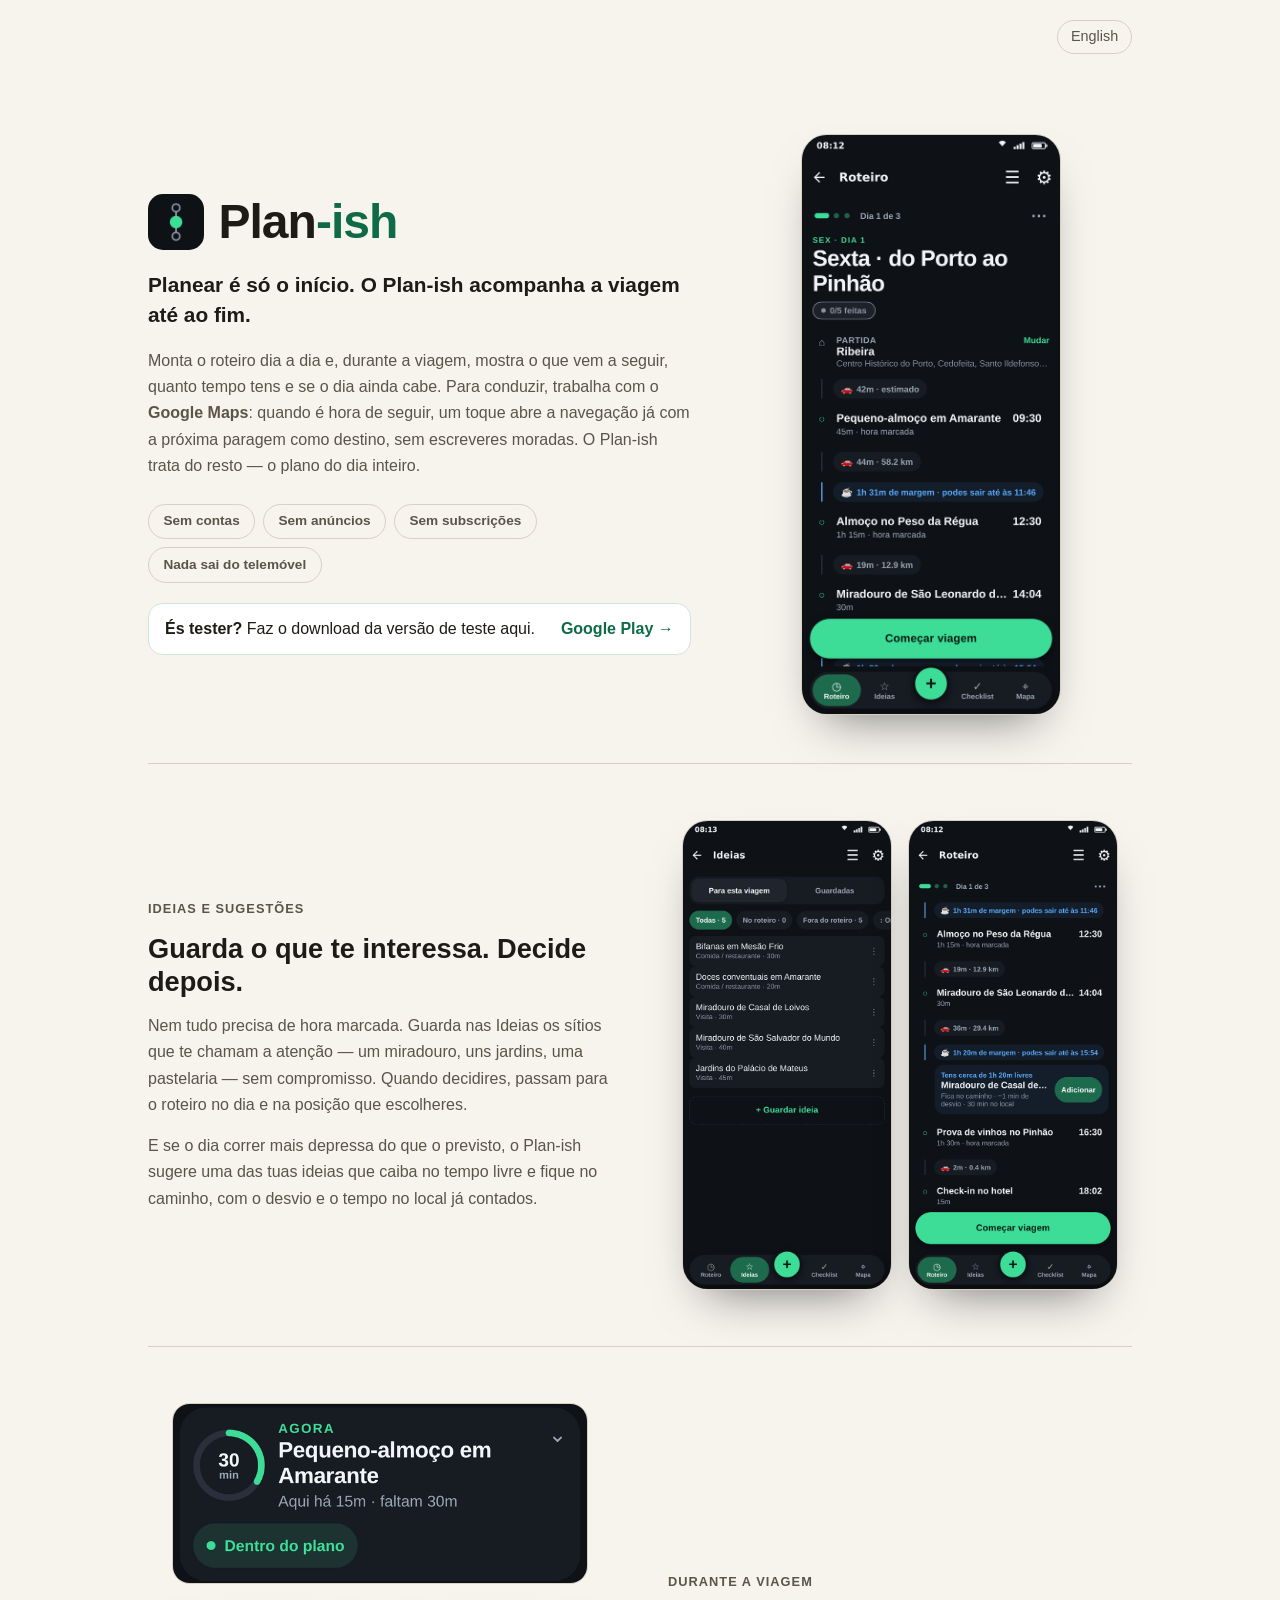
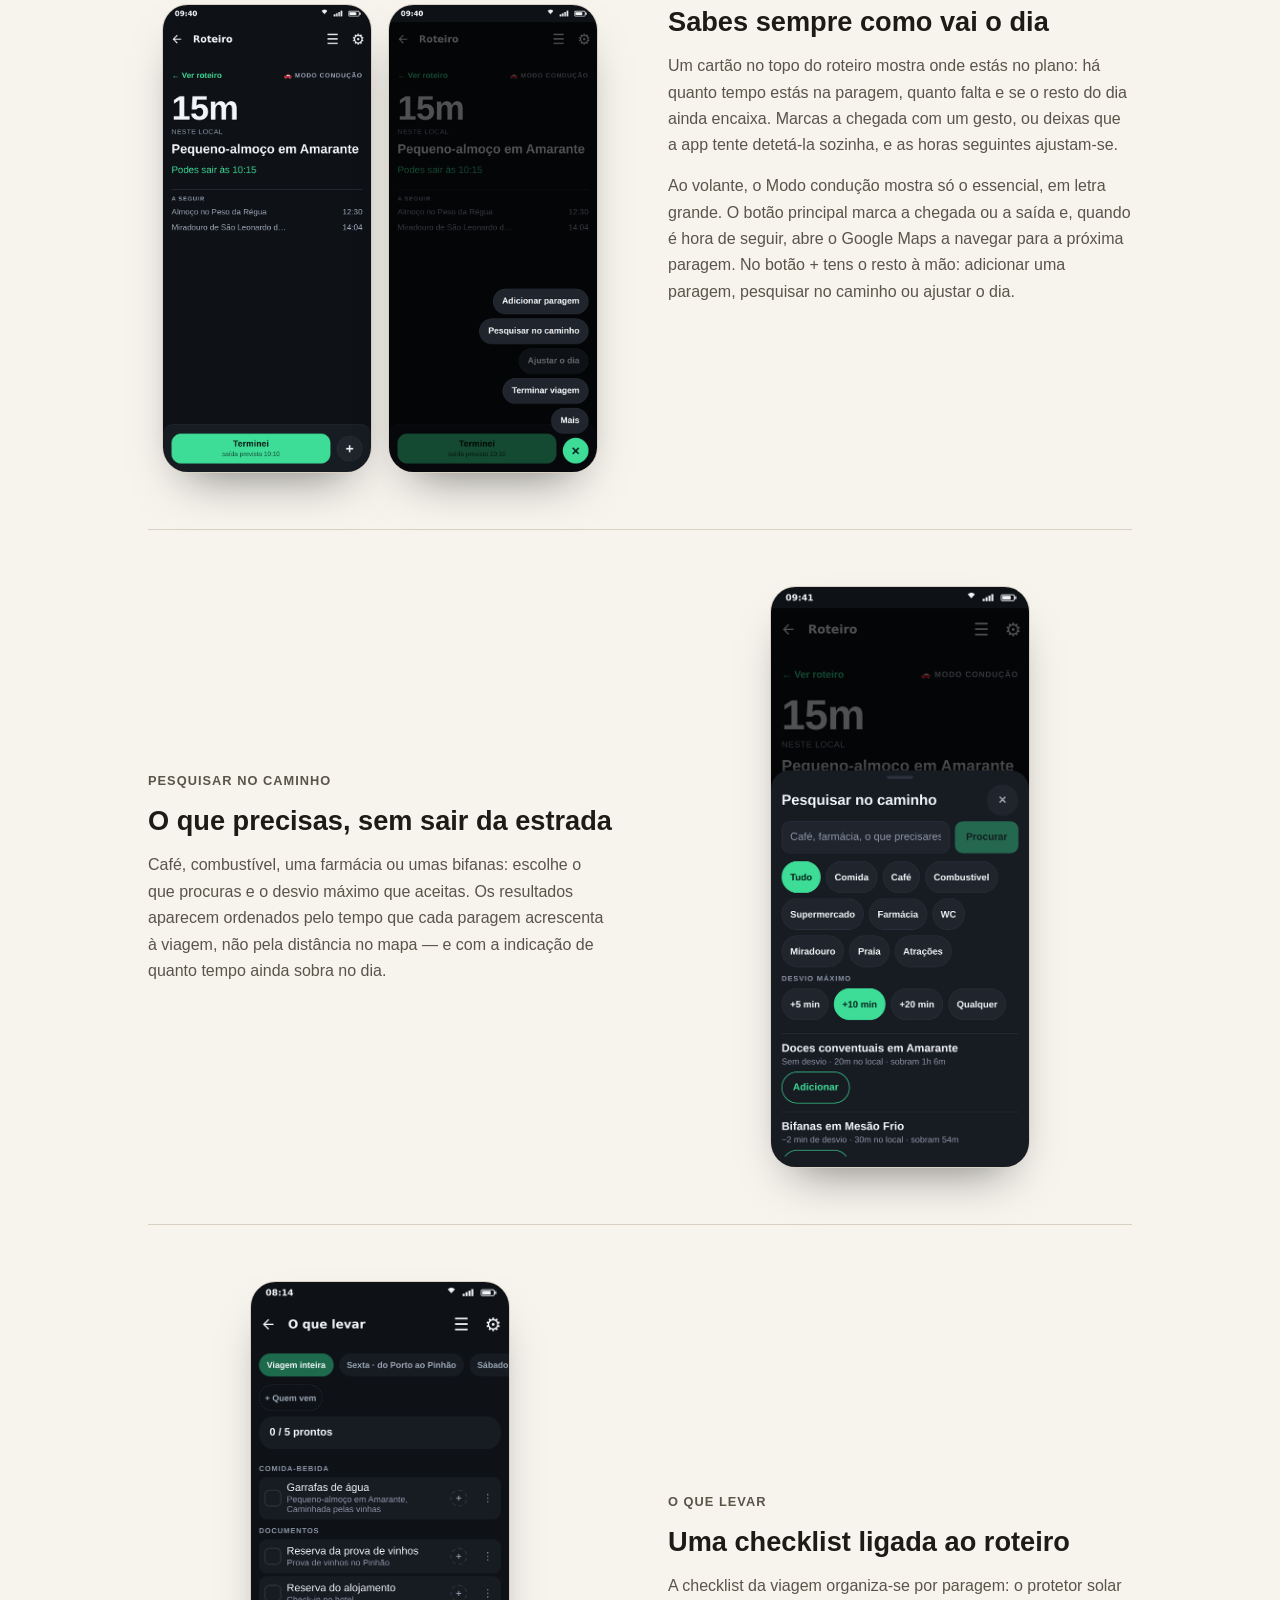
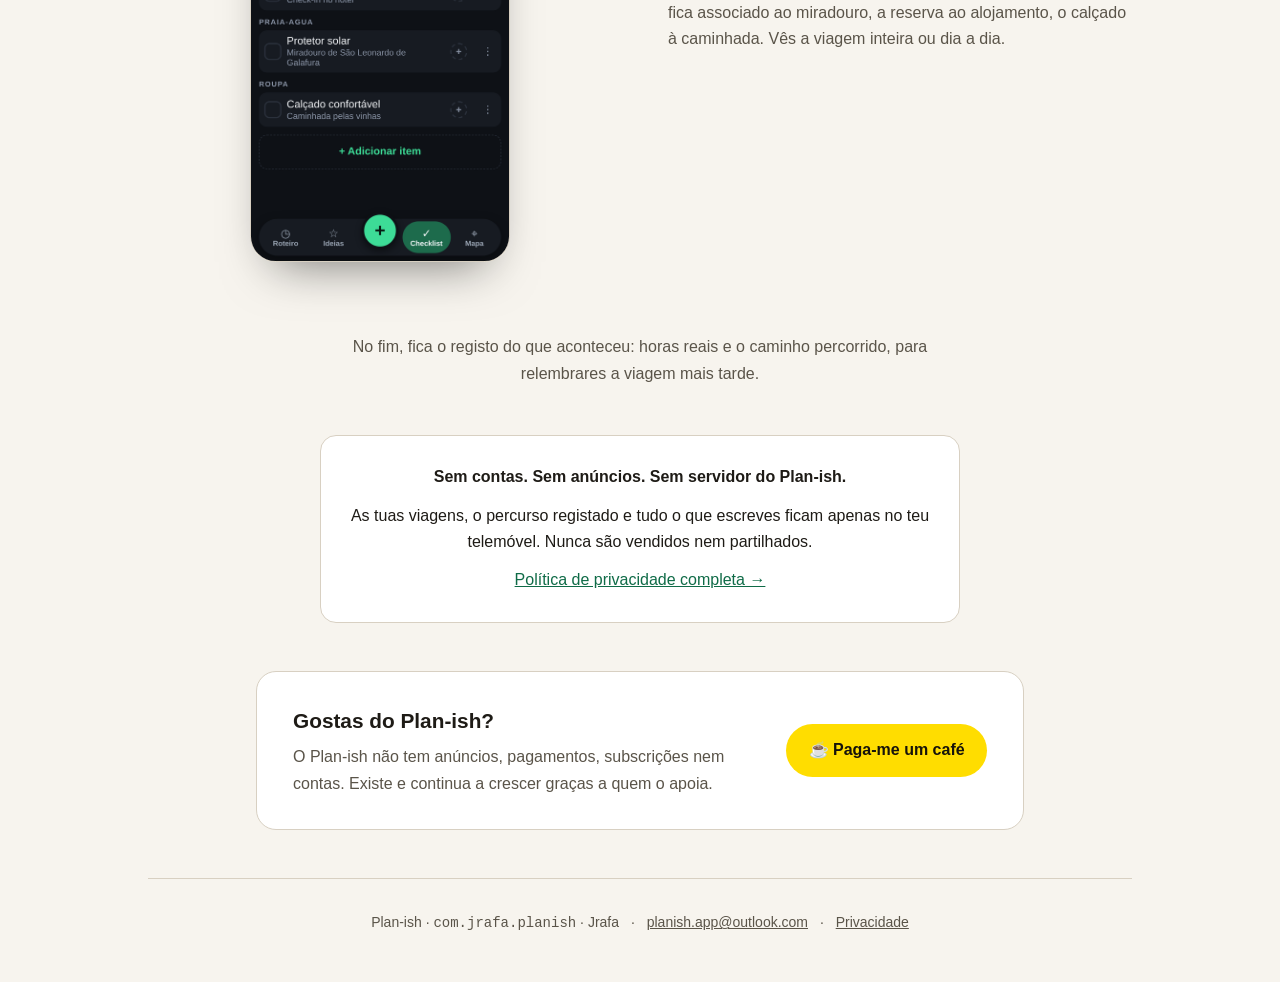
==== index.html @ 6fe107e8 "Site: link for testers under the hero pills A small strip below "Sem contas / Sem anúncios…" that op" ====
<!doctype html>
<html lang="pt-PT">
<head>
<meta charset="utf-8">
<meta name="viewport" content="width=device-width, initial-scale=1">
<title>Plan-ish — planeador e acompanhante de viagens</title>
<meta name="description" content="Plan-ish é um planeador e acompanhante de viagens para Android. Sem contas, sem anúncios, sem subscrições — e a tua localização não sai do telemóvel.">
<link rel="icon" href="assets/icon.png">
<link rel="alternate" hreflang="en" href="index.en.html">
<style>
  :root {
    color-scheme: dark light;
    --bg: #0E1116; --surface: #171B22; --raised: #1F242D; --line: #2A303B;
    --fg: #F2F5F9; --muted: #9AA5B4; --accent: #3DDC97; --accent-dim: #1D6B4C;
    --coffee: #FFDD00; --coffee-fg: #16130A;
  }
  @media (prefers-color-scheme: light) {
    :root {
      --bg: #F7F4EE; --surface: #FFFFFF; --raised: #EFEAE1; --line: #D8D0C2;
      --fg: #1E1B16; --muted: #5A5449; --accent: #0F6B47; --accent-dim: #CDE6DA;
    }
  }
  * { box-sizing: border-box; }
  body {
    margin: 0; background: var(--bg); color: var(--fg);
    font: 16px/1.65 -apple-system, BlinkMacSystemFont, "Segoe UI", Roboto, sans-serif;
  }
  main { max-width: 64rem; margin: 0 auto; padding: 0 1.25rem; }
  a { color: var(--accent); }
  strong { font-weight: 700; }
  img { display: block; max-width: 100%; height: auto; }

  /* Phones: the screenshots already carry the app's own background. */
  .phone {
    width: 260px; max-width: 70vw; border-radius: 1.6rem; border: 1px solid var(--line);
    box-shadow: 0 24px 50px -24px rgba(0,0,0,.55);
  }
  .phones { display: flex; gap: 1rem; justify-content: center; }
  .phones .phone { width: min(210px, calc(50% - .5rem)); max-width: none; }
  .detail { width: 100%; max-width: 26rem; border-radius: 1.1rem; border: 1px solid var(--line); }

  /* Hero */
  .hero {
    display: grid; gap: 2.5rem; align-items: center;
    padding: 4rem 0 3rem;
  }
  @media (min-width: 52rem) { .hero { grid-template-columns: 1.15fr .85fr; padding-top: 5rem; } }
  .brand { display: flex; align-items: center; gap: .9rem; margin-bottom: 1.25rem; }
  .mark { width: 56px; height: 56px; border-radius: 15px; }
  .hero h1 { font-size: 3rem; line-height: 1; margin: 0; letter-spacing: -.02em; }
  .hero h1 .dash { color: var(--accent); }
  .tagline { font-size: 1.3rem; line-height: 1.45; margin: 0 0 1.1rem; font-weight: 600; }
  .hero .lede { color: var(--muted); margin: 0 0 1.5rem; max-width: 34rem; }
  .pills { display: flex; gap: .5rem; flex-wrap: wrap; }
  .pill {
    border: 1px solid var(--line); border-radius: 999px; padding: .35rem .9rem;
    font-size: .85rem; color: var(--muted); font-weight: 600;
  }
  .hero .phone { justify-self: center; }

  /* Testers: a quiet strip under the pills, one line, one link. */
  .tester {
    display: flex; align-items: center; gap: .75rem; margin-top: 1.25rem; max-width: 34rem;
    padding: .75rem 1rem; border-radius: .9rem; text-decoration: none; color: var(--fg);
    background: var(--surface); border: 1px solid var(--accent-dim);
  }
  .tester:hover { border-color: var(--accent); }
  .tester .go { margin-left: auto; color: var(--accent); font-weight: 700; white-space: nowrap; }

  /* Features, alternating text and image on wide screens. */
  .feature {
    display: grid; gap: 2rem; align-items: center;
    padding: 3.5rem 0; border-top: 1px solid var(--line);
  }
  @media (min-width: 52rem) {
    .feature { grid-template-columns: 1fr 1fr; gap: 3.5rem; }
    .feature.flip .copy { order: 2; }
  }
  .eyebrow { color: var(--accent); font-weight: 700; font-size: .8rem; letter-spacing: .08em; text-transform: uppercase; margin: 0 0 .5rem; }
  .feature h2 { font-size: 1.7rem; line-height: 1.2; margin: 0 0 .9rem; }
  .feature p { color: var(--muted); margin: 0 0 .9rem; }
  .feature p:last-child { margin-bottom: 0; }
  .visual { display: flex; flex-direction: column; align-items: center; gap: 1.25rem; }

  .closing { text-align: center; color: var(--muted); max-width: 36rem; margin: 0 auto; padding: 1rem 0 3rem; }

  .trust {
    background: var(--surface); border: 1px solid var(--line); border-radius: 1rem;
    padding: 1.75rem; max-width: 40rem; margin: 0 auto 3rem; text-align: center;
  }
  .trust p { margin: 0 0 .75rem; }
  .trust p:last-child { margin-bottom: 0; }

  /* Support banner, in Buy Me a Coffee's own colours so it reads as theirs. */
  .coffee {
    display: grid; gap: 1.25rem; align-items: center;
    background: var(--surface); border: 1px solid var(--line); border-radius: 1.25rem;
    padding: 1.75rem; margin: 0 auto 3rem; max-width: 48rem;
  }
  @media (min-width: 44rem) { .coffee { grid-template-columns: 1fr auto; padding: 2rem 2.25rem; } }
  .coffee h2 { margin: 0 0 .4rem; font-size: 1.3rem; }
  .coffee p { margin: 0; color: var(--muted); }
  .coffee-button {
    display: inline-flex; align-items: center; gap: .55rem; justify-self: start;
    background: var(--coffee); color: var(--coffee-fg); font-weight: 800; text-decoration: none;
    border-radius: 999px; padding: .85rem 1.4rem; white-space: nowrap;
  }
  .coffee-button:hover { filter: brightness(.96); }

  .lang { display: flex; justify-content: flex-end; padding-top: 1.25rem; font-size: .9rem; }
  .lang a { color: var(--muted); text-decoration: none; border: 1px solid var(--line); border-radius: 999px; padding: .25rem .8rem; }

  footer {
    border-top: 1px solid var(--line); padding: 2rem 0 3rem;
    text-align: center; color: var(--muted); font-size: .875rem;
  }
  footer a { color: var(--muted); text-decoration: underline; }
  footer .sep { margin: 0 .5rem; }
</style>
</head>
<body>
<main>

  <nav class="lang"><a href="index.en.html" hreflang="en" lang="en">English</a></nav>

  <section class="hero">
    <div>
      <div class="brand">
        <img class="mark" src="assets/icon.png" alt="">
        <h1>Plan<span class="dash">-ish</span></h1>
      </div>
      <p class="tagline">Planear é só o início. O Plan-ish acompanha a viagem até ao fim.</p>
      <p class="lede">
        Monta o roteiro dia a dia e, durante a viagem, mostra o que vem a seguir,
        quanto tempo tens e se o dia ainda cabe. Para conduzir, trabalha com o
        <strong>Google Maps</strong>: quando é hora de seguir, um toque abre a
        navegação já com a próxima paragem como destino, sem escreveres moradas.
        O Plan-ish trata do resto — o plano do dia inteiro.
      </p>
      <div class="pills">
        <span class="pill">Sem contas</span>
        <span class="pill">Sem anúncios</span>
        <span class="pill">Sem subscrições</span>
        <span class="pill">Nada sai do telemóvel</span>
      </div>
      <a class="tester" href="https://play.google.com/store/apps/details?id=com.jrafa.planish&amp;pcampaignid=web_share" rel="noopener">
        <span><strong>És tester?</strong> Faz o download da versão de teste aqui.</span>
        <span class="go">Google Play →</span>
      </a>
    </div>
    <img class="phone" src="assets/shot-roteiro.png" width="540" height="1213"
      alt="Roteiro de uma sexta-feira do Porto ao Pinhão: pequeno-almoço em Amarante às 09:30, almoço no Peso da Régua às 12:30, com os tempos de deslocação e a margem entre paragens.">
  </section>

  <section class="feature">
    <div class="copy">
      <p class="eyebrow">Ideias e sugestões</p>
      <h2>Guarda o que te interessa. Decide depois.</h2>
      <p>
        Nem tudo precisa de hora marcada. Guarda nas Ideias os sítios que te
        chamam a atenção — um miradouro, uns jardins, uma pastelaria — sem
        compromisso. Quando decidires, passam para o roteiro no dia e na posição que escolheres.
      </p>
      <p>
        E se o dia correr mais depressa do que o previsto, o Plan-ish sugere uma
        das tuas ideias que caiba no tempo livre e fique no caminho, com o
        desvio e o tempo no local já contados.
      </p>
    </div>
    <div class="phones">
      <img class="phone" src="assets/shot-ideias.png" width="540" height="1213"
        alt="Lista de ideias de uma viagem ao Douro: bifanas em Mesão Frio, doces conventuais em Amarante, miradouros e os jardins do Palácio de Mateus.">
      <img class="phone" src="assets/shot-sugestao.png" width="540" height="1213"
        alt="Sugestão no roteiro: tens cerca de 1h20 livres, Miradouro de Casal de Loivos fica no caminho, cerca de um minuto de desvio.">
    </div>
  </section>

  <section class="feature flip">
    <div class="copy">
      <p class="eyebrow">Durante a viagem</p>
      <h2>Sabes sempre como vai o dia</h2>
      <p>
        Um cartão no topo do roteiro mostra onde estás no plano: há quanto tempo
        estás na paragem, quanto falta e se o resto do dia ainda encaixa. Marcas a
        chegada com um gesto, ou deixas que a app tente detetá-la sozinha, e as
        horas seguintes ajustam-se.
      </p>
      <p>
        Ao volante, o Modo condução mostra só o essencial, em letra grande. O botão
        principal marca a chegada ou a saída e, quando é hora de seguir, abre o
        Google Maps a navegar para a próxima paragem. No botão + tens o resto à
        mão: adicionar uma paragem, pesquisar no caminho ou ajustar o dia.
      </p>
    </div>
    <div class="visual">
      <img class="detail" src="assets/card-agora.png" width="666" height="289"
        alt="Cartão Agora: pequeno-almoço em Amarante, aqui há 15 minutos, faltam 30, dentro do plano.">
      <div class="phones">
        <img class="phone" src="assets/shot-conducao.png" width="540" height="1213"
          alt="Modo condução: 15 minutos no local, pode sair às 10:15, a seguir almoço no Peso da Régua.">
        <img class="phone" src="assets/shot-dial.png" width="540" height="1213"
          alt="Modo condução com o botão + aberto: adicionar paragem, pesquisar no caminho, ajustar o dia e terminar viagem.">
      </div>
    </div>
  </section>

  <section class="feature">
    <div class="copy">
      <p class="eyebrow">Pesquisar no caminho</p>
      <h2>O que precisas, sem sair da estrada</h2>
      <p>
        Café, combustível, uma farmácia ou umas bifanas: escolhe o que procuras e
        o desvio máximo que aceitas. Os resultados aparecem ordenados pelo tempo
        que cada paragem acrescenta à viagem, não pela distância no mapa — e com
        a indicação de quanto tempo ainda sobra no dia.
      </p>
    </div>
    <div class="visual">
      <img class="phone" src="assets/shot-caminho.png" width="540" height="1213"
        alt="Pesquisar no caminho: categorias como comida, café e combustível, desvio máximo de 10 minutos, e resultados com o desvio e o tempo que sobra.">
    </div>
  </section>

  <section class="feature flip">
    <div class="copy">
      <p class="eyebrow">O que levar</p>
      <h2>Uma checklist ligada ao roteiro</h2>
      <p>
        A checklist da viagem organiza-se por paragem: o protetor solar fica
        associado ao miradouro, a reserva ao alojamento, o calçado à caminhada.
        Vês a viagem inteira ou dia a dia.
      </p>
    </div>
    <div class="visual">
      <img class="phone" src="assets/shot-checklist.png" width="540" height="1213"
        alt="Checklist da viagem: garrafas de água, reservas, protetor solar e calçado, cada item com as paragens que o pedem.">
    </div>
  </section>

  <p class="closing">No fim, fica o registo do que aconteceu: horas reais e o caminho percorrido, para relembrares a viagem mais tarde.</p>

  <div class="trust">
    <p><strong>Sem contas. Sem anúncios. Sem servidor do Plan-ish.</strong></p>
    <p>As tuas viagens, o percurso registado e tudo o que escreves ficam
    apenas no teu telemóvel. Nunca são vendidos nem partilhados.</p>
    <p><a href="privacy.html">Política de privacidade completa →</a></p>
  </div>

  <section class="coffee" aria-labelledby="coffee-title">
    <div>
      <h2 id="coffee-title">Gostas do Plan-ish?</h2>
      <p>O Plan-ish não tem anúncios, pagamentos, subscrições nem contas. Existe e
      continua a crescer graças a quem o apoia.</p>
    </div>
    <a class="coffee-button" href="https://buymeacoffee.com/planish" rel="noopener">
      ☕ Paga-me um café
    </a>
  </section>

  <footer>
    <span>Plan-ish · <code>com.jrafa.planish</code> · Jrafa</span>
    <span class="sep">·</span>
    <a href="mailto:planish.app@outlook.com">planish.app@outlook.com</a>
    <span class="sep">·</span>
    <a href="privacy.html">Privacidade</a>
  </footer>

</main>
</body>
</html>
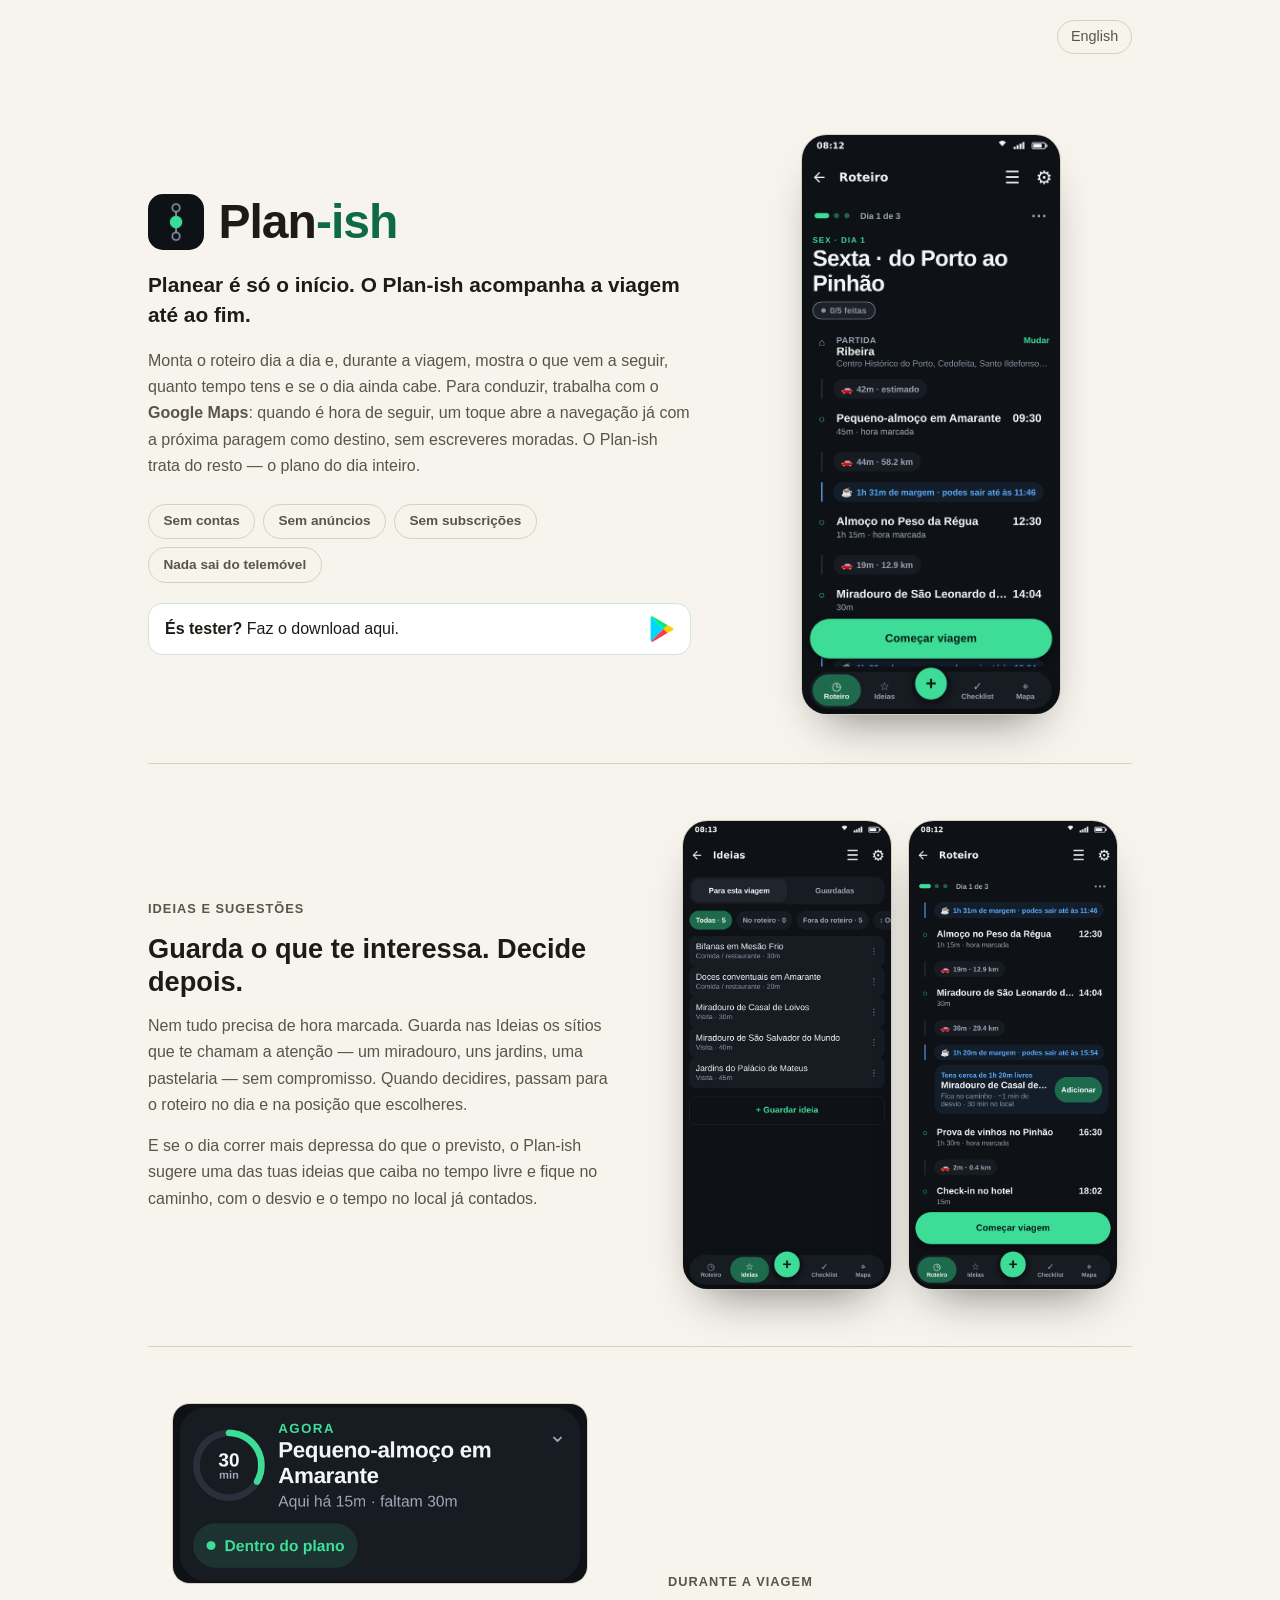
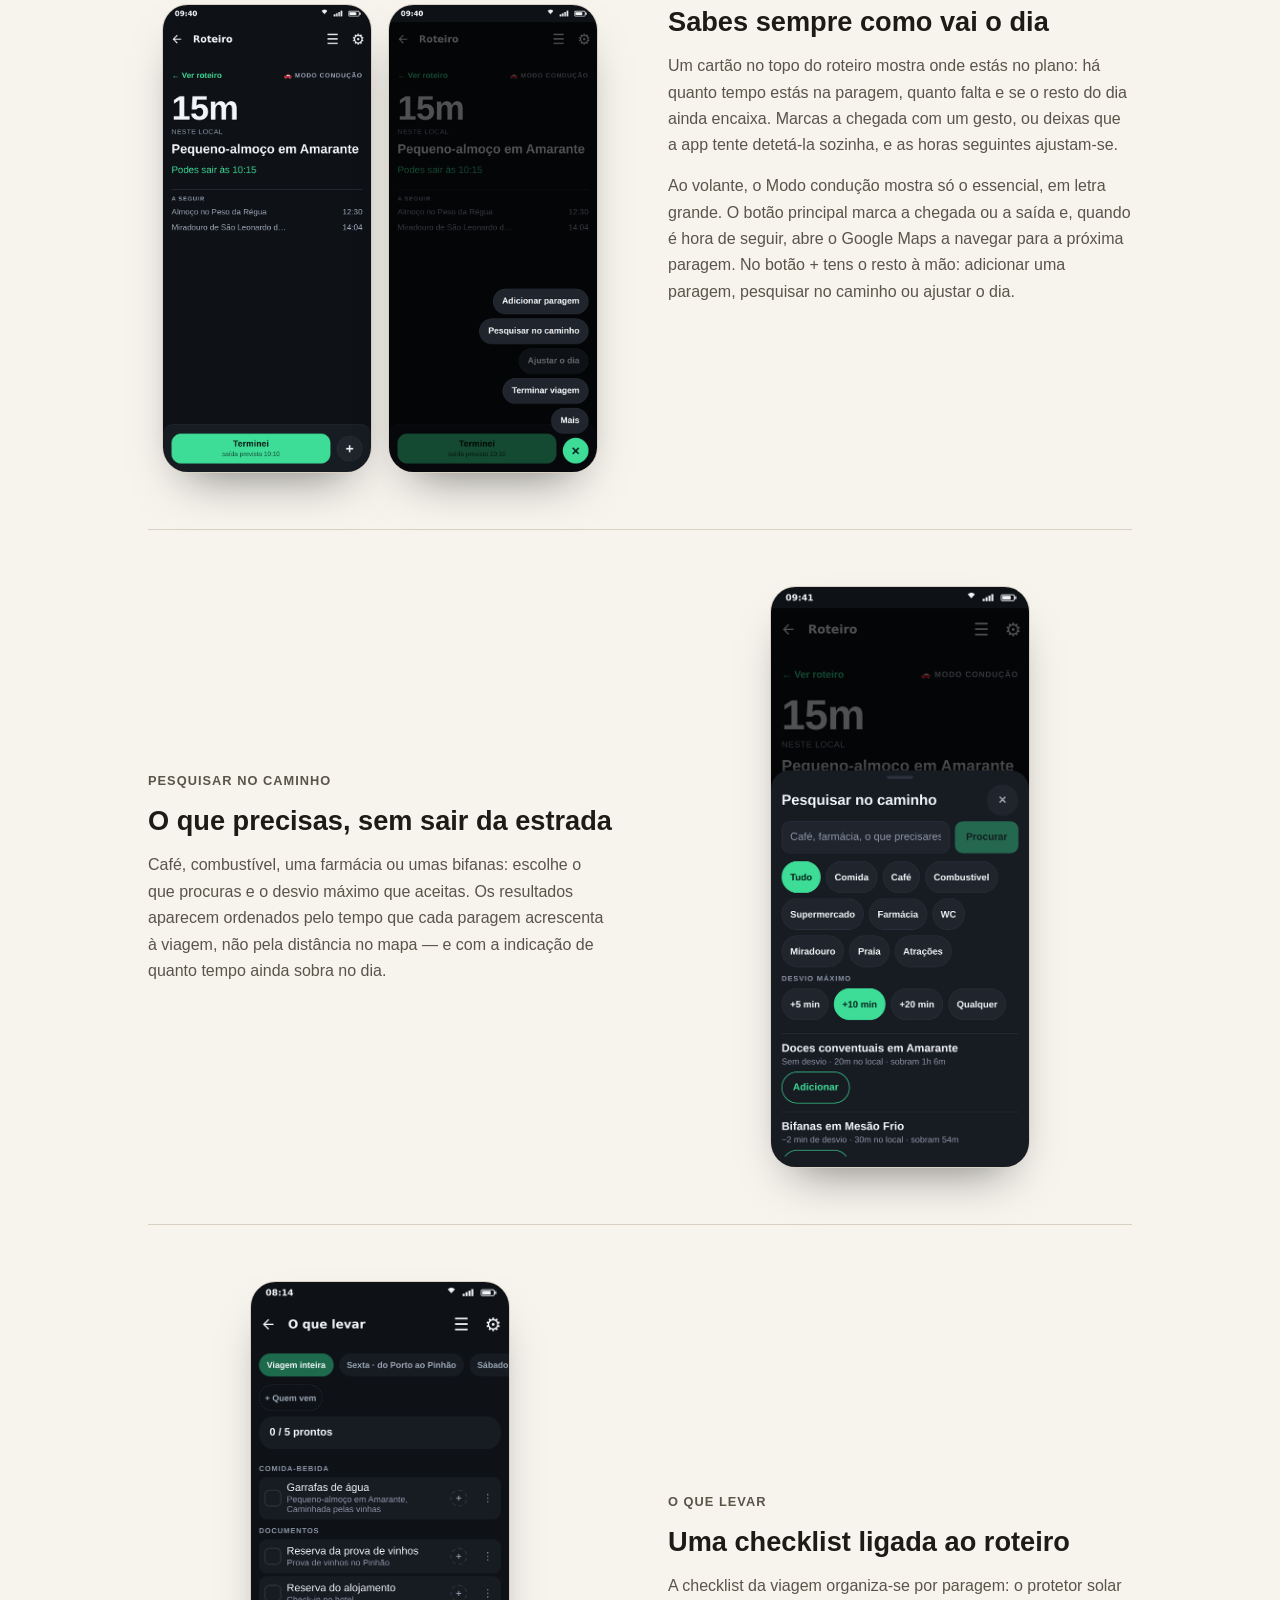
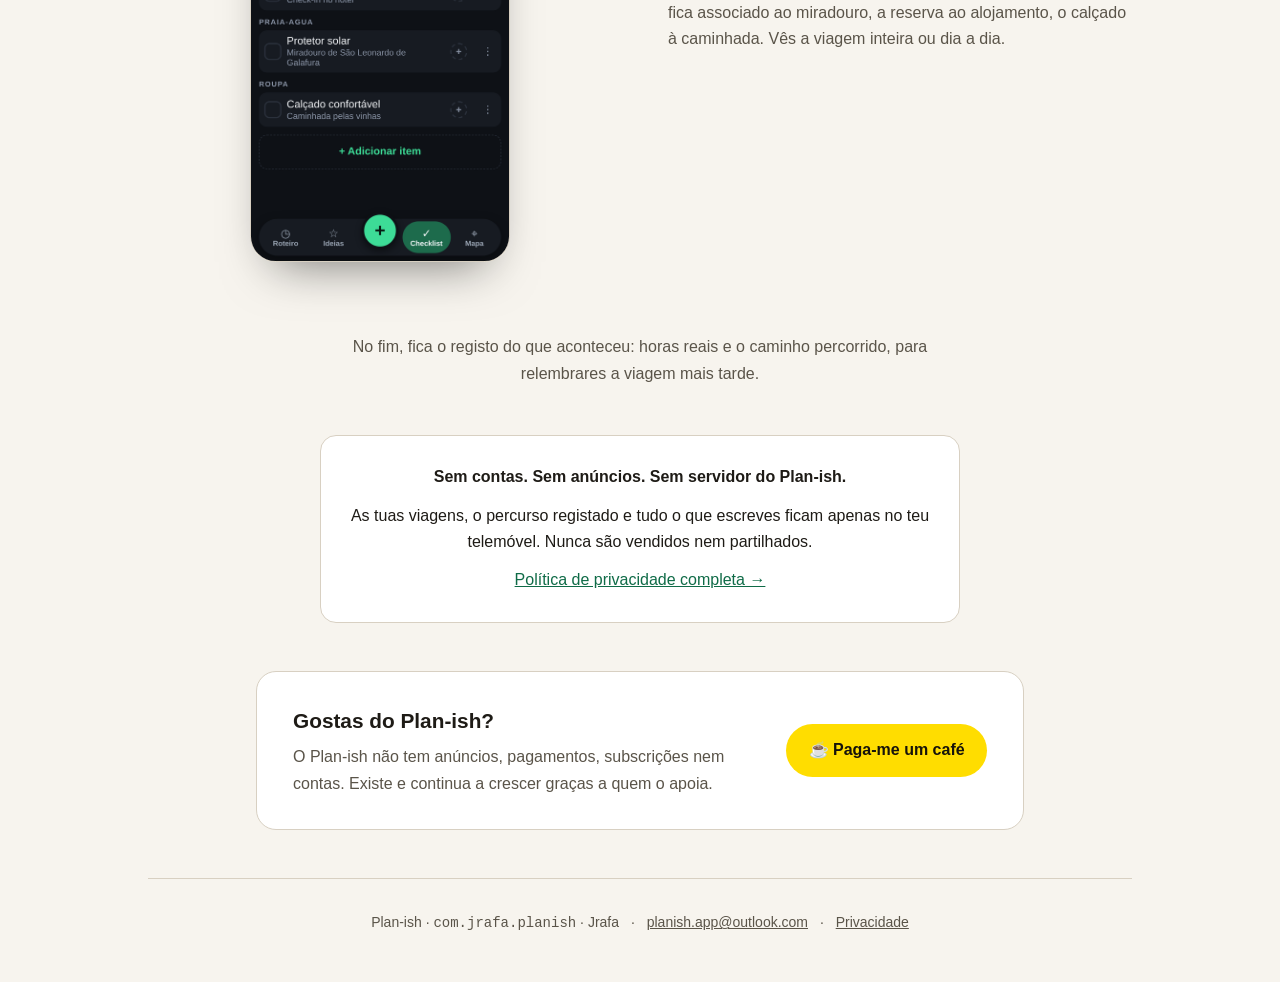
==== commit b5e41c70: "Site: shorter tester line with the Google Play icon Co-Authored-By: Claude Opus 5.5 <noreply@anthrop" ====
--- a/index.html
+++ b/index.html
@@ -65,7 +65,7 @@
     background: var(--surface); border: 1px solid var(--accent-dim);
   }
   .tester:hover { border-color: var(--accent); }
-  .tester .go { margin-left: auto; color: var(--accent); font-weight: 700; white-space: nowrap; }
+  .tester .play { margin-left: auto; flex: none; }
 
   /* Features, alternating text and image on wide screens. */
   .feature {
@@ -144,8 +144,13 @@
         <span class="pill">Nada sai do telemóvel</span>
       </div>
       <a class="tester" href="https://play.google.com/store/apps/details?id=com.jrafa.planish&amp;pcampaignid=web_share" rel="noopener">
-        <span><strong>És tester?</strong> Faz o download da versão de teste aqui.</span>
-        <span class="go">Google Play →</span>
+        <span><strong>És tester?</strong> Faz o download aqui.</span>
+        <svg class="play" viewBox="0 0 24 26" width="24" height="26" role="img" aria-label="Google Play">
+          <path fill="#00D7FE" d="M1.1.6C.8.9.6 1.4.6 2v22c0 .6.2 1.1.5 1.4l12.3-12.4z"/>
+          <path fill="#FFCE00" d="M17.5 17.1l-4.1-4.1 4.1-4.1 4.9 2.8c1.4.8 1.4 2.1 0 2.9z"/>
+          <path fill="#FF3A44" d="M17.5 17.1L13.4 13 1.1 25.4c.5.5 1.2.5 2.1 0z"/>
+          <path fill="#00F076" d="M17.5 8.9L3.2.7C2.3.1 1.6.2 1.1.6L13.4 13z"/>
+        </svg>
       </a>
     </div>
     <img class="phone" src="assets/shot-roteiro.png" width="540" height="1213"
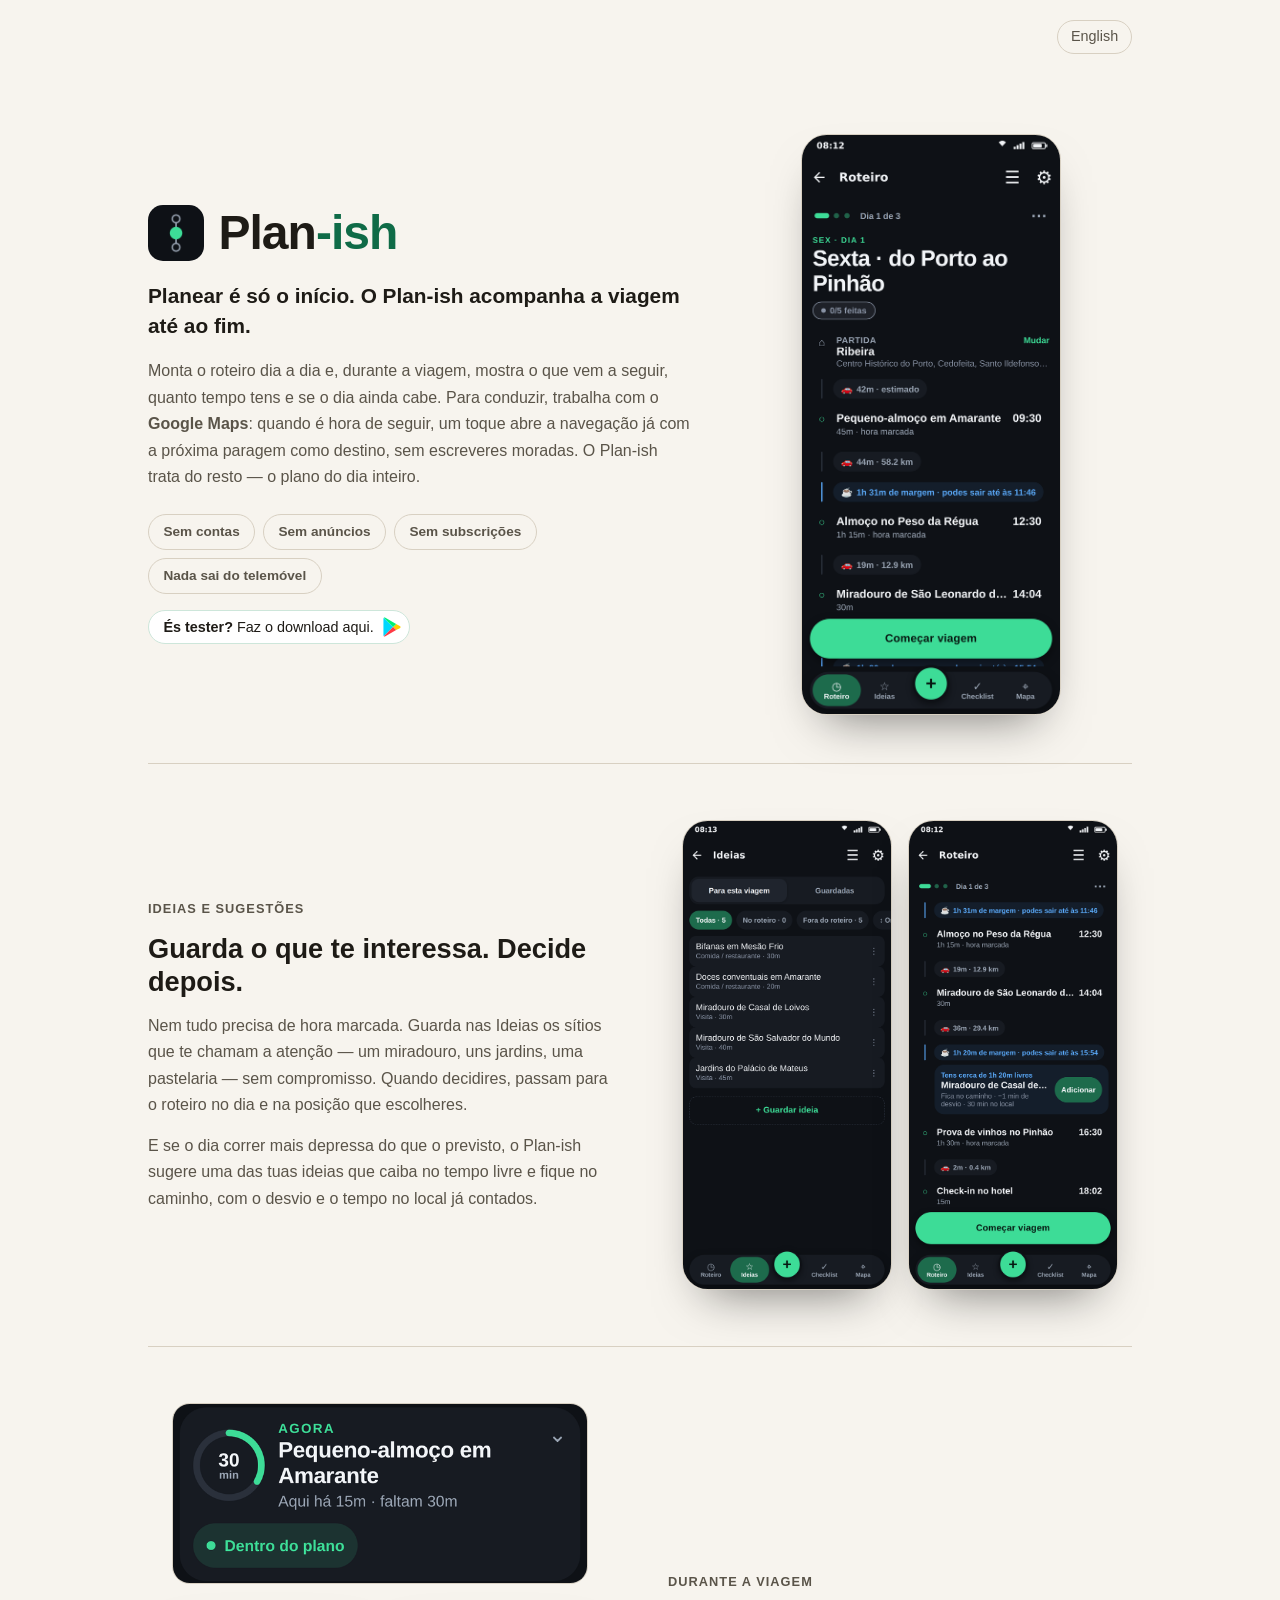
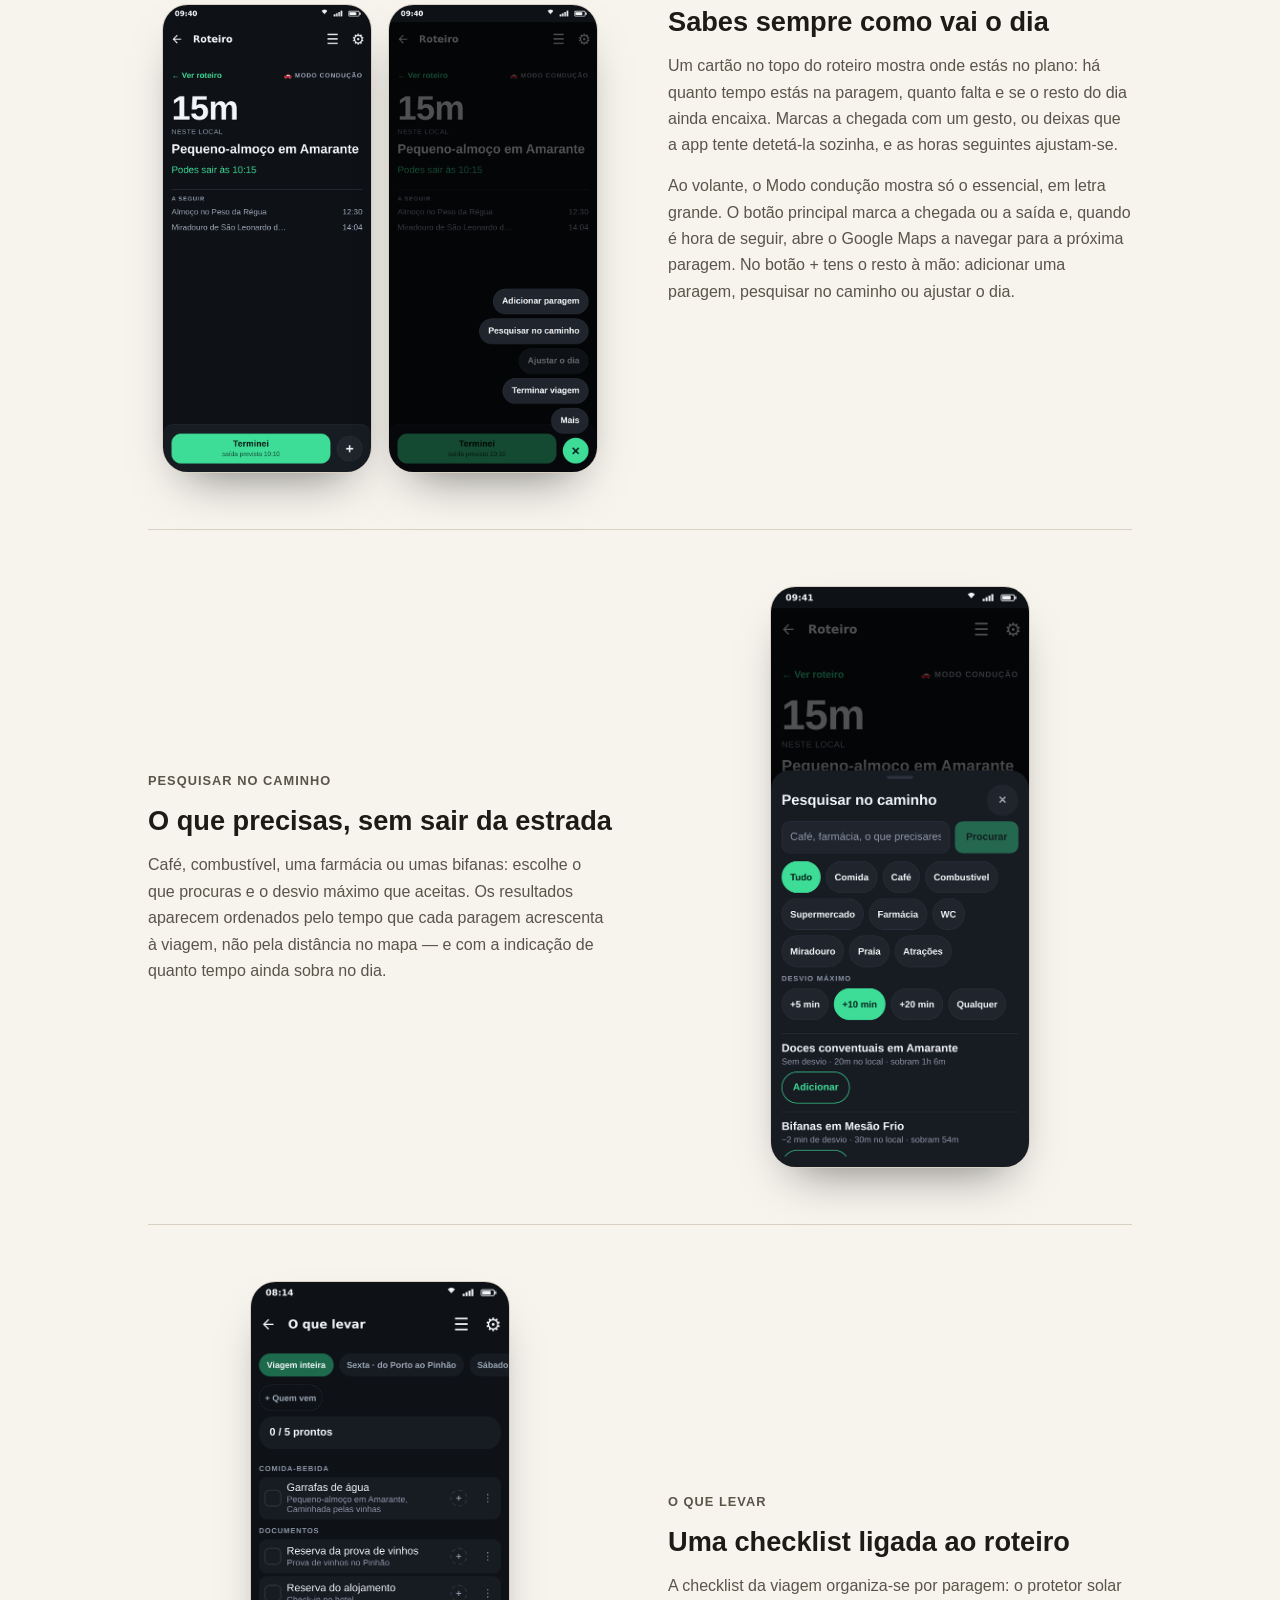
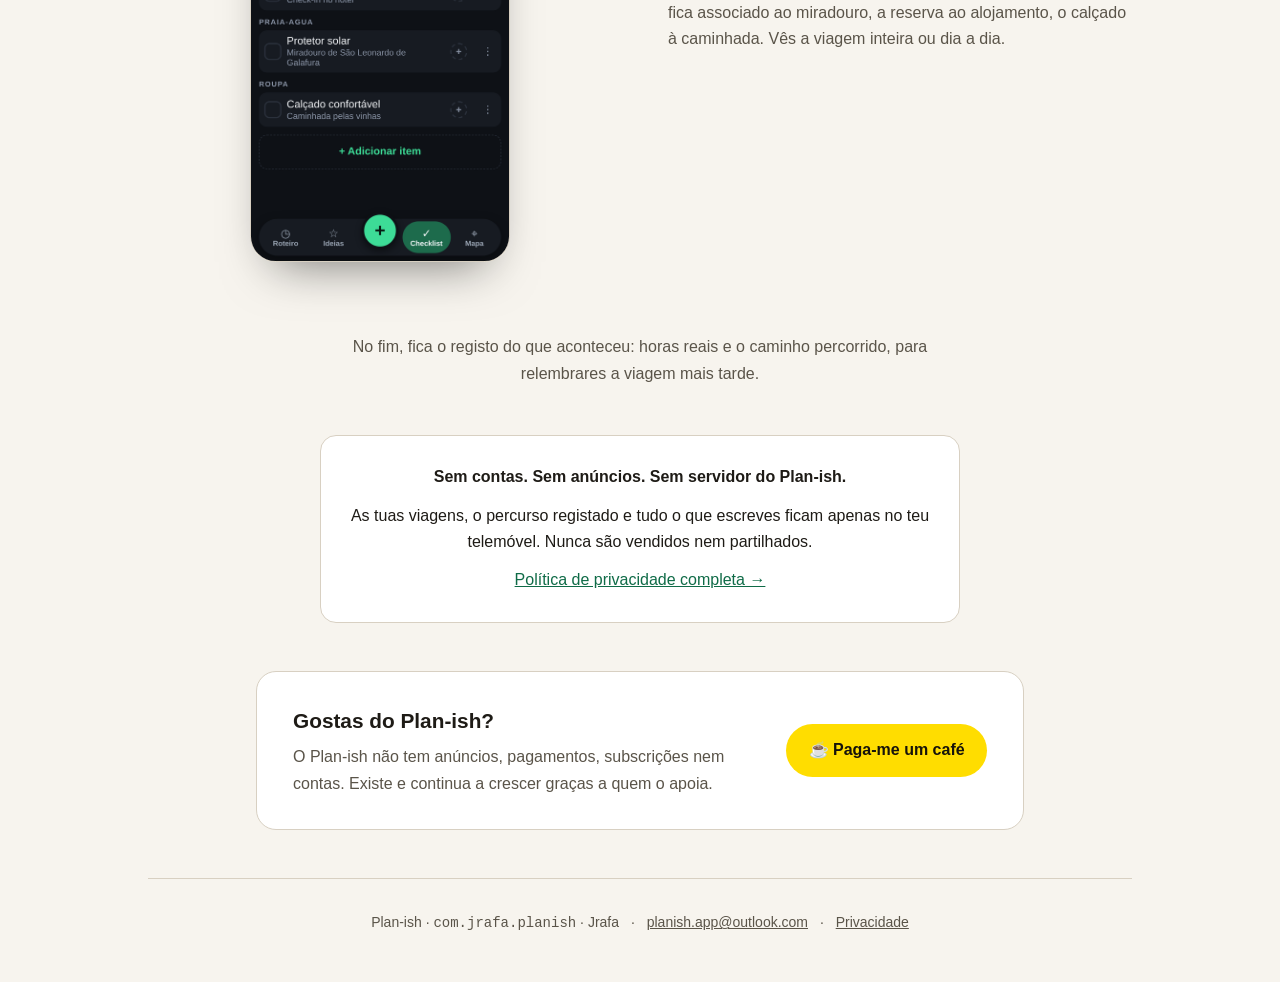
==== commit 46f43c3b: "Site: slimmer tester pill Co-Authored-By: Claude Opus 5.5 <noreply@anthropic.com> Claude-Session: ht" ====
--- a/index.html
+++ b/index.html
@@ -60,12 +60,13 @@
 
   /* Testers: a quiet strip under the pills, one line, one link. */
   .tester {
-    display: flex; align-items: center; gap: .75rem; margin-top: 1.25rem; max-width: 34rem;
-    padding: .75rem 1rem; border-radius: .9rem; text-decoration: none; color: var(--fg);
+    display: inline-flex; align-items: center; gap: .6rem; margin-top: 1rem; max-width: 100%;
+    padding: .4rem .5rem .4rem .9rem; border-radius: 999px; text-decoration: none; color: var(--fg);
+    font-size: .9rem; line-height: 1.3;
     background: var(--surface); border: 1px solid var(--accent-dim);
   }
   .tester:hover { border-color: var(--accent); }
-  .tester .play { margin-left: auto; flex: none; }
+  .tester .play { flex: none; }
 
   /* Features, alternating text and image on wide screens. */
   .feature {
@@ -145,7 +146,7 @@
       </div>
       <a class="tester" href="https://play.google.com/store/apps/details?id=com.jrafa.planish&amp;pcampaignid=web_share" rel="noopener">
         <span><strong>És tester?</strong> Faz o download aqui.</span>
-        <svg class="play" viewBox="0 0 24 26" width="24" height="26" role="img" aria-label="Google Play">
+        <svg class="play" viewBox="0 0 24 26" width="18" height="20" role="img" aria-label="Google Play">
           <path fill="#00D7FE" d="M1.1.6C.8.9.6 1.4.6 2v22c0 .6.2 1.1.5 1.4l12.3-12.4z"/>
           <path fill="#FFCE00" d="M17.5 17.1l-4.1-4.1 4.1-4.1 4.9 2.8c1.4.8 1.4 2.1 0 2.9z"/>
           <path fill="#FF3A44" d="M17.5 17.1L13.4 13 1.1 25.4c.5.5 1.2.5 2.1 0z"/>
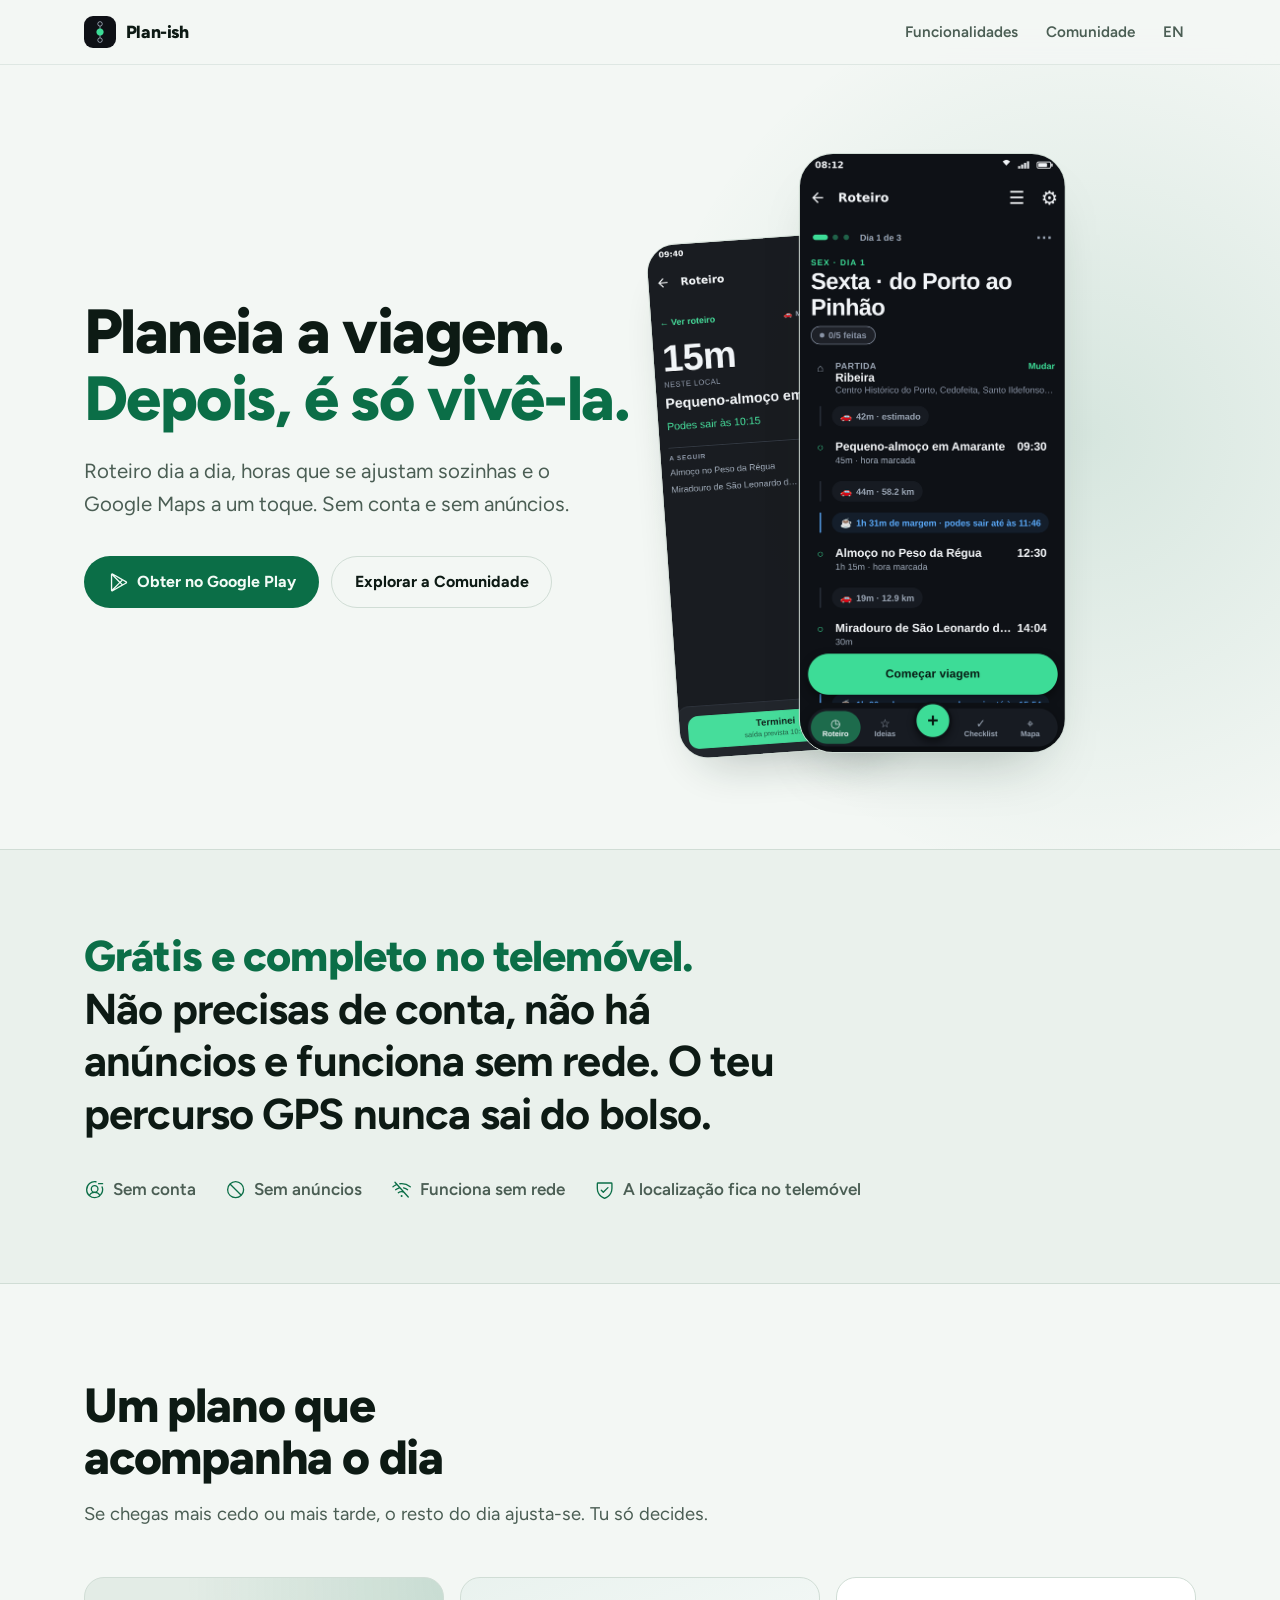
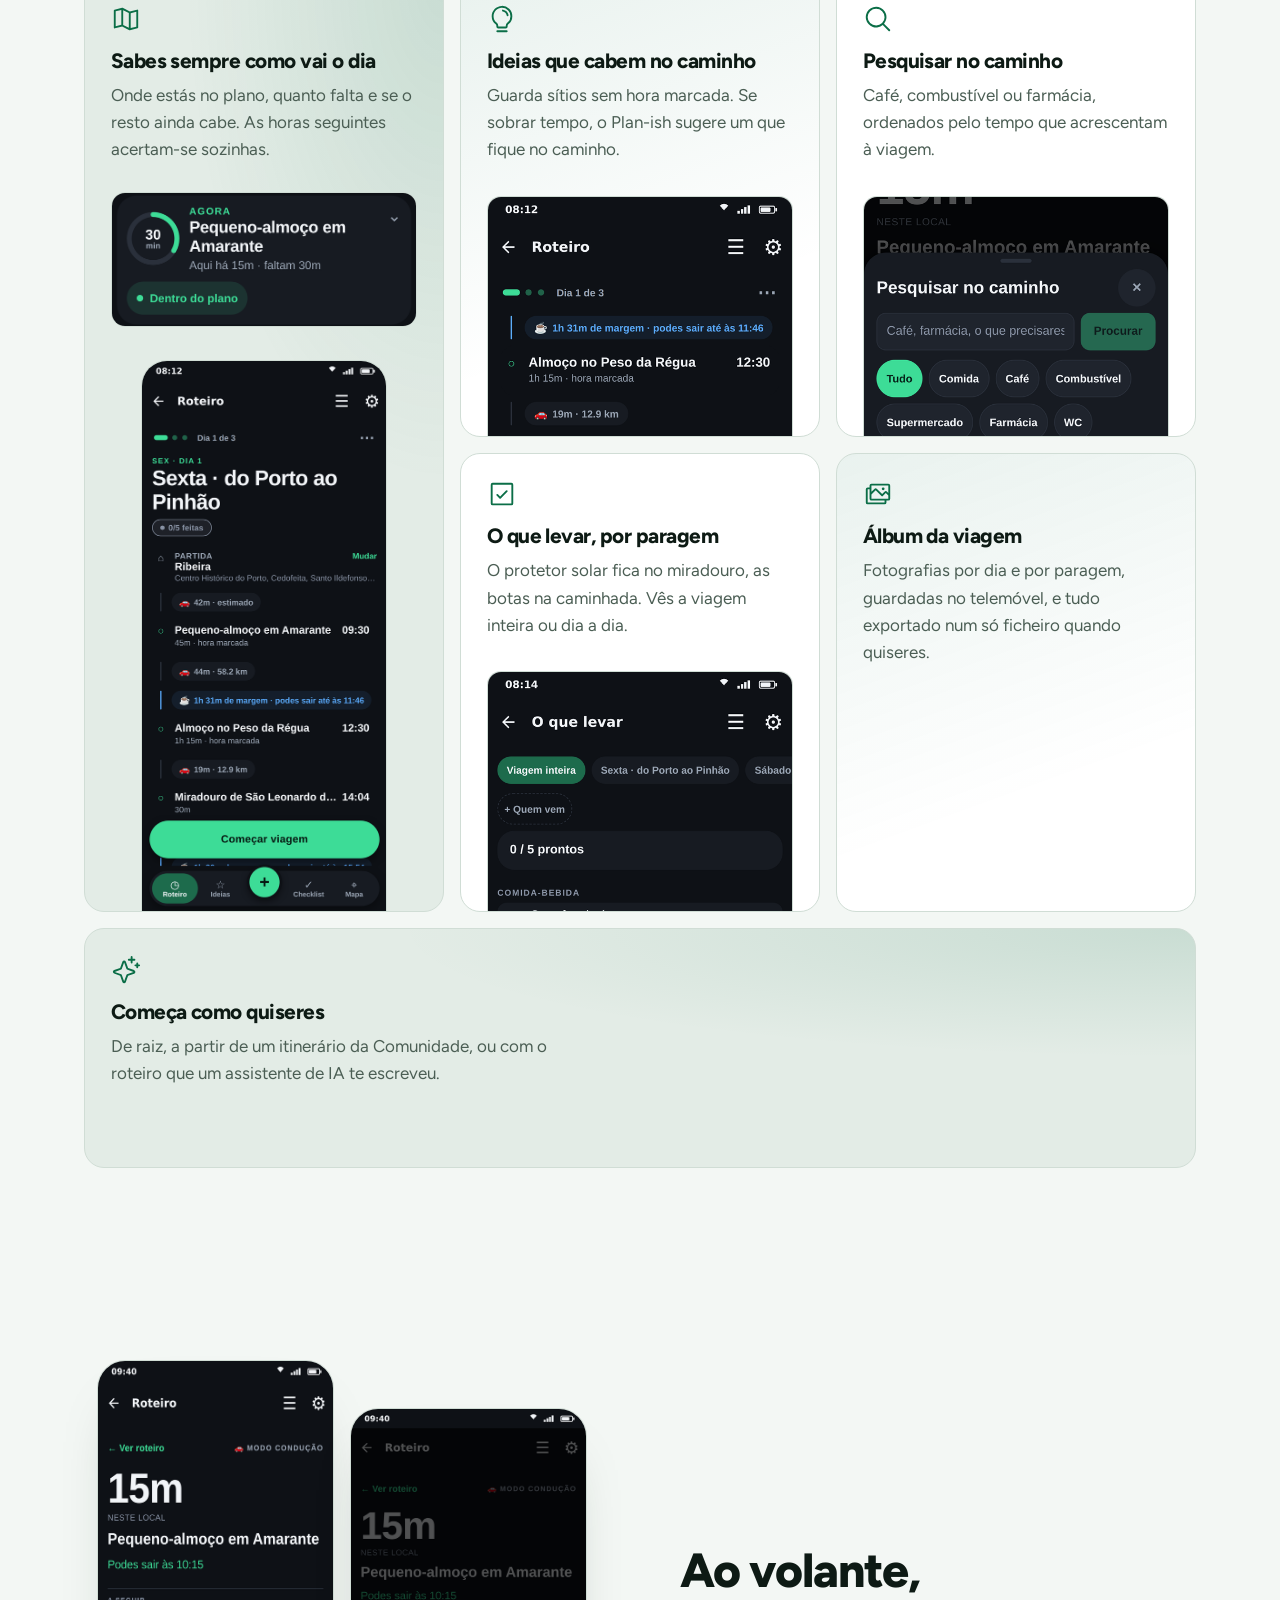
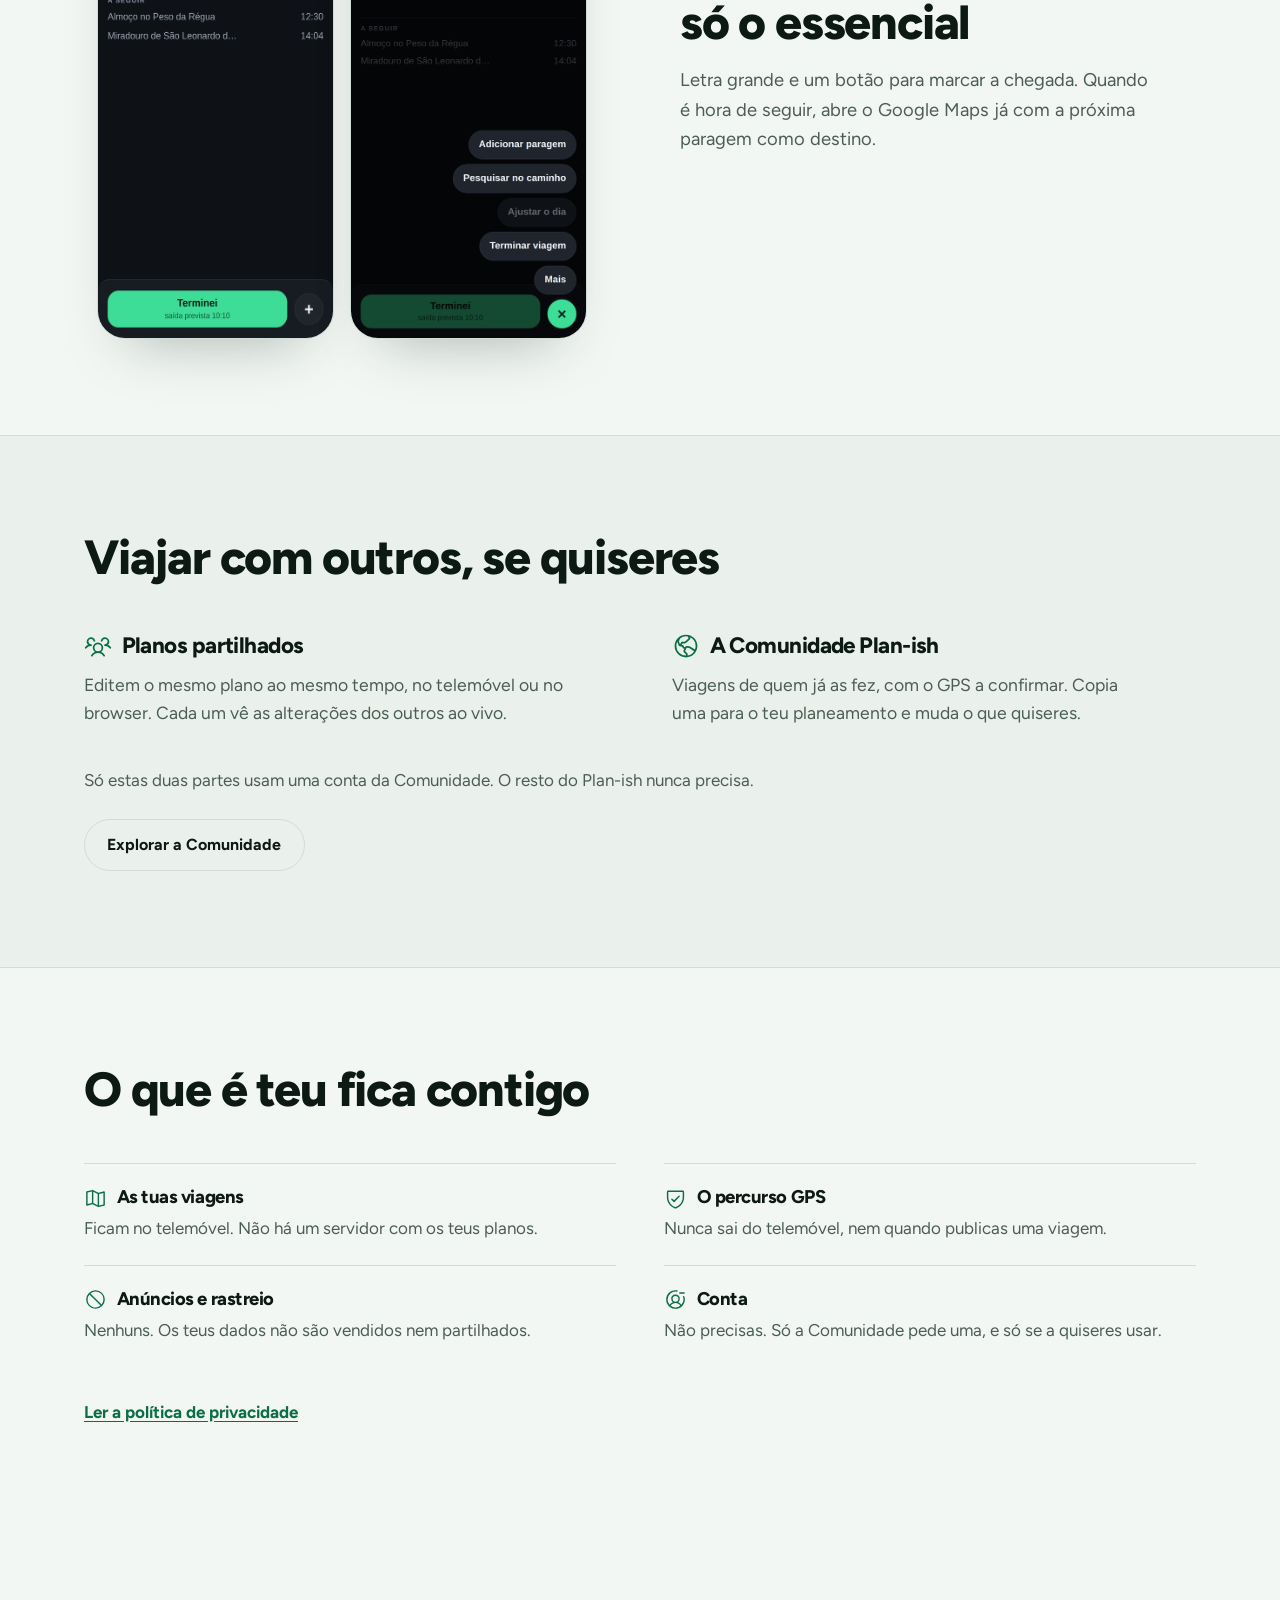
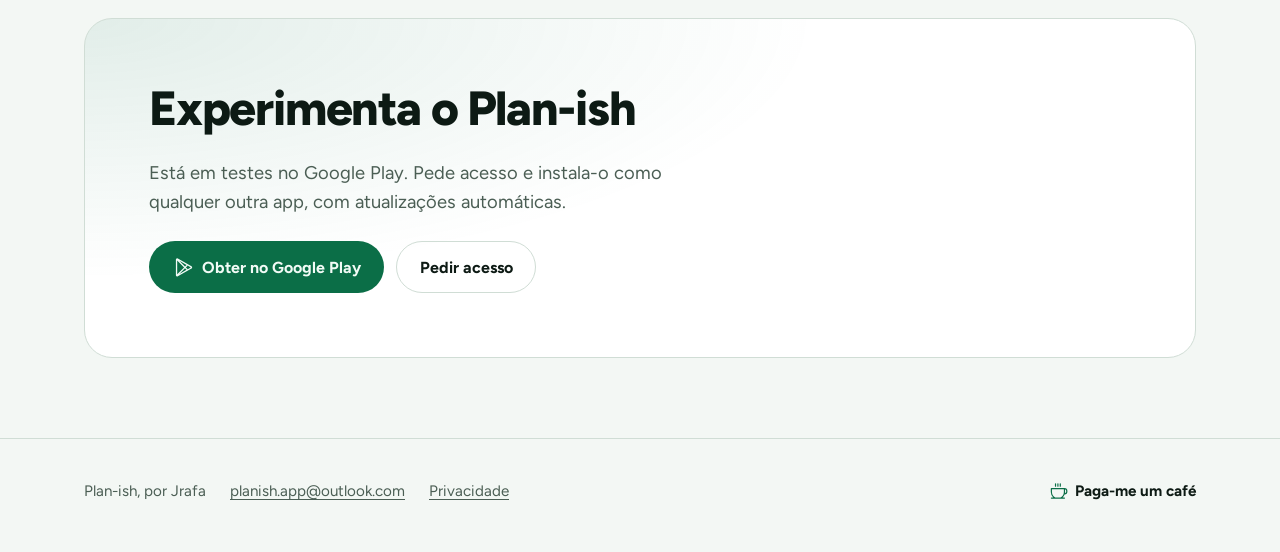
==== commit c19e1d6f: "Home: new premium layout (Pinhal palette, Figtree), no account and no ads up front - New assets/site" ====
--- a/index.html
+++ b/index.html
@@ -3,274 +3,184 @@
 <head>
 <meta charset="utf-8">
 <meta name="viewport" content="width=device-width, initial-scale=1">
-<title>Plan-ish — planeador e acompanhante de viagens</title>
-<meta name="description" content="Plan-ish é um planeador e acompanhante de viagens para Android. Sem contas, sem anúncios, sem subscrições — e a tua localização não sai do telemóvel.">
+<title>Plan-ish: planeia a viagem, depois vive-a</title>
+<meta name="description" content="Planeador e acompanhante de viagens para Android. Roteiro dia a dia, horas que se ajustam sozinhas e o Google Maps a um toque. Sem conta e sem anúncios.">
+<meta name="theme-color" content="#0A120F" media="(prefers-color-scheme: dark)">
+<meta name="theme-color" content="#F3F7F4" media="(prefers-color-scheme: light)">
+<meta property="og:type" content="website">
+<meta property="og:title" content="Plan-ish: planeia a viagem, depois vive-a">
+<meta property="og:description" content="Roteiro dia a dia, horas que se ajustam sozinhas e o Google Maps a um toque. Sem conta e sem anúncios.">
+<meta property="og:locale" content="pt_PT">
 <link rel="icon" href="assets/icon.png">
 <link rel="alternate" hreflang="en" href="index.en.html">
-<style>
-  :root {
-    color-scheme: dark light;
-    --bg: #0E1116; --surface: #171B22; --raised: #1F242D; --line: #2A303B;
-    --fg: #F2F5F9; --muted: #9AA5B4; --accent: #3DDC97; --accent-dim: #1D6B4C;
-    --coffee: #FFDD00; --coffee-fg: #16130A;
-  }
-  @media (prefers-color-scheme: light) {
-    :root {
-      --bg: #F7F4EE; --surface: #FFFFFF; --raised: #EFEAE1; --line: #D8D0C2;
-      --fg: #1E1B16; --muted: #5A5449; --accent: #0F6B47; --accent-dim: #CDE6DA;
-    }
-  }
-  * { box-sizing: border-box; }
-  body {
-    margin: 0; background: var(--bg); color: var(--fg);
-    font: 16px/1.65 -apple-system, BlinkMacSystemFont, "Segoe UI", Roboto, sans-serif;
-  }
-  main { max-width: 64rem; margin: 0 auto; padding: 0 1.25rem; }
-  a { color: var(--accent); }
-  strong { font-weight: 700; }
-  img { display: block; max-width: 100%; height: auto; }
-
-  /* Phones: the screenshots already carry the app's own background. */
-  .phone {
-    width: 260px; max-width: 70vw; border-radius: 1.6rem; border: 1px solid var(--line);
-    box-shadow: 0 24px 50px -24px rgba(0,0,0,.55);
-  }
-  .phones { display: flex; gap: 1rem; justify-content: center; }
-  .phones .phone { width: min(210px, calc(50% - .5rem)); max-width: none; }
-  .detail { width: 100%; max-width: 26rem; border-radius: 1.1rem; border: 1px solid var(--line); }
-
-  /* Hero */
-  .hero {
-    display: grid; gap: 2.5rem; align-items: center;
-    padding: 4rem 0 3rem;
-  }
-  @media (min-width: 52rem) { .hero { grid-template-columns: 1.15fr .85fr; padding-top: 5rem; } }
-  .brand { display: flex; align-items: center; gap: .9rem; margin-bottom: 1.25rem; }
-  .mark { width: 56px; height: 56px; border-radius: 15px; }
-  .hero h1 { font-size: 3rem; line-height: 1; margin: 0; letter-spacing: -.02em; }
-  .hero h1 .dash { color: var(--accent); }
-  .tagline { font-size: 1.3rem; line-height: 1.45; margin: 0 0 1.1rem; font-weight: 600; }
-  .hero .lede { color: var(--muted); margin: 0 0 1.5rem; max-width: 34rem; }
-  .pills { display: flex; gap: .5rem; flex-wrap: wrap; }
-  .pill {
-    border: 1px solid var(--line); border-radius: 999px; padding: .35rem .9rem;
-    font-size: .85rem; color: var(--muted); font-weight: 600;
-  }
-  .hero .phone { justify-self: center; }
-
-  /* Testers: a quiet strip under the pills, one line, one link. */
-  .tester {
-    display: inline-flex; align-items: center; gap: .6rem; margin-top: 1rem; max-width: 100%;
-    padding: .4rem .5rem .4rem .9rem; border-radius: 999px; text-decoration: none; color: var(--fg);
-    font-size: .9rem; line-height: 1.3;
-    background: var(--surface); border: 1px solid var(--accent-dim);
-  }
-  .tester:hover { border-color: var(--accent); }
-  .tester .play { flex: none; }
-
-  /* Features, alternating text and image on wide screens. */
-  .feature {
-    display: grid; gap: 2rem; align-items: center;
-    padding: 3.5rem 0; border-top: 1px solid var(--line);
-  }
-  @media (min-width: 52rem) {
-    .feature { grid-template-columns: 1fr 1fr; gap: 3.5rem; }
-    .feature.flip .copy { order: 2; }
-  }
-  .eyebrow { color: var(--accent); font-weight: 700; font-size: .8rem; letter-spacing: .08em; text-transform: uppercase; margin: 0 0 .5rem; }
-  .feature h2 { font-size: 1.7rem; line-height: 1.2; margin: 0 0 .9rem; }
-  .feature p { color: var(--muted); margin: 0 0 .9rem; }
-  .feature p:last-child { margin-bottom: 0; }
-  .visual { display: flex; flex-direction: column; align-items: center; gap: 1.25rem; }
-
-  .closing { text-align: center; color: var(--muted); max-width: 36rem; margin: 0 auto; padding: 1rem 0 3rem; }
-
-  .trust {
-    background: var(--surface); border: 1px solid var(--line); border-radius: 1rem;
-    padding: 1.75rem; max-width: 40rem; margin: 0 auto 3rem; text-align: center;
-  }
-  .trust p { margin: 0 0 .75rem; }
-  .trust p:last-child { margin-bottom: 0; }
-
-  /* Support banner, in Buy Me a Coffee's own colours so it reads as theirs. */
-  .coffee {
-    display: grid; gap: 1.25rem; align-items: center;
-    background: var(--surface); border: 1px solid var(--line); border-radius: 1.25rem;
-    padding: 1.75rem; margin: 0 auto 3rem; max-width: 48rem;
-  }
-  @media (min-width: 44rem) { .coffee { grid-template-columns: 1fr auto; padding: 2rem 2.25rem; } }
-  .coffee h2 { margin: 0 0 .4rem; font-size: 1.3rem; }
-  .coffee p { margin: 0; color: var(--muted); }
-  .coffee-button {
-    display: inline-flex; align-items: center; gap: .55rem; justify-self: start;
-    background: var(--coffee); color: var(--coffee-fg); font-weight: 800; text-decoration: none;
-    border-radius: 999px; padding: .85rem 1.4rem; white-space: nowrap;
-  }
-  .coffee-button:hover { filter: brightness(.96); }
-
-  .lang { display: flex; justify-content: flex-end; padding-top: 1.25rem; font-size: .9rem; }
-  .lang a { color: var(--muted); text-decoration: none; border: 1px solid var(--line); border-radius: 999px; padding: .25rem .8rem; }
-
-  footer {
-    border-top: 1px solid var(--line); padding: 2rem 0 3rem;
-    text-align: center; color: var(--muted); font-size: .875rem;
-  }
-  footer a { color: var(--muted); text-decoration: underline; }
-  footer .sep { margin: 0 .5rem; }
-</style>
+<link rel="preload" href="assets/fonts/figtree-latin.woff2" as="font" type="font/woff2" crossorigin>
+<link rel="stylesheet" href="assets/site.css">
 </head>
 <body>
+<!-- Ícones: Phosphor Icons (MIT), https://phosphoricons.com -->
+<header class="top">
+  <div class="wrap">
+    <a class="brand" href="./"><img src="assets/icon.png" alt="" width="32" height="32">Plan-ish</a>
+    <nav aria-label="Principal">
+      <a class="wide" href="#funcionalidades">Funcionalidades</a>
+      <a href="https://jrafael-rep.github.io/plan-ish-community/">Comunidade</a>
+      <a href="index.en.html" hreflang="en" lang="en">EN</a>
+    </nav>
+  </div>
+</header>
+
 <main>
-
-  <nav class="lang"><a href="index.en.html" hreflang="en" lang="en">English</a></nav>
-
   <section class="hero">
-    <div>
-      <div class="brand">
-        <img class="mark" src="assets/icon.png" alt="">
-        <h1>Plan<span class="dash">-ish</span></h1>
+    <div class="wrap">
+      <div>
+        <h1 class="rise">Planeia a viagem.<br><span>Depois, é só <span class="nowrap">vivê-la.</span></span></h1>
+        <p class="lede rise">Roteiro dia a dia, horas que se ajustam sozinhas e o Google Maps a um toque. Sem conta e sem anúncios.</p>
+        <div class="ctas rise">
+          <a class="btn primary" href="https://play.google.com/store/apps/details?id=com.jrafa.planish" rel="noopener"><svg class="icon" aria-hidden="true" focusable="false" xmlns="http://www.w3.org/2000/svg" viewBox="0 0 256 256" fill="currentColor"><path d="M239.82,114.19,72,18.16a16,16,0,0,0-16.12,0A15.68,15.68,0,0,0,48,31.87V224.13a15.68,15.68,0,0,0,7.92,13.67,16,16,0,0,0,16.12,0l167.78-96a15.75,15.75,0,0,0,0-27.62ZM64,212.67V43.33L148.69,128Zm96-73.36,18.92,18.92-88.5,50.66ZM90.4,47.1l88.53,50.67L160,116.69ZM193.31,150l-22-22,22-22,38.43,22Z"/></svg>Obter no Google Play</a>
+          <a class="btn ghost" href="https://jrafael-rep.github.io/plan-ish-community/">Explorar a Comunidade</a>
+        </div>
       </div>
-      <p class="tagline">Planear é só o início. O Plan-ish acompanha a viagem até ao fim.</p>
-      <p class="lede">
-        Monta o roteiro dia a dia e, durante a viagem, mostra o que vem a seguir,
-        quanto tempo tens e se o dia ainda cabe. Para conduzir, trabalha com o
-        <strong>Google Maps</strong>: quando é hora de seguir, um toque abre a
-        navegação já com a próxima paragem como destino, sem escreveres moradas.
-        O Plan-ish trata do resto — o plano do dia inteiro.
-      </p>
-      <div class="pills">
-        <span class="pill">Sem contas</span>
-        <span class="pill">Sem anúncios</span>
-        <span class="pill">Sem subscrições</span>
-        <span class="pill">Nada sai do telemóvel</span>
-      </div>
-      <a class="tester" href="https://play.google.com/store/apps/details?id=com.jrafa.planish&amp;pcampaignid=web_share" rel="noopener">
-        <span><strong>És tester?</strong> Faz o download aqui.</span>
-        <svg class="play" viewBox="0 0 24 26" width="18" height="20" role="img" aria-label="Google Play">
-          <path fill="#00D7FE" d="M1.1.6C.8.9.6 1.4.6 2v22c0 .6.2 1.1.5 1.4l12.3-12.4z"/>
-          <path fill="#FFCE00" d="M17.5 17.1l-4.1-4.1 4.1-4.1 4.9 2.8c1.4.8 1.4 2.1 0 2.9z"/>
-          <path fill="#FF3A44" d="M17.5 17.1L13.4 13 1.1 25.4c.5.5 1.2.5 2.1 0z"/>
-          <path fill="#00F076" d="M17.5 8.9L3.2.7C2.3.1 1.6.2 1.1.6L13.4 13z"/>
-        </svg>
-      </a>
-    </div>
-    <img class="phone" src="assets/shot-roteiro.png" width="540" height="1213"
-      alt="Roteiro de uma sexta-feira do Porto ao Pinhão: pequeno-almoço em Amarante às 09:30, almoço no Peso da Régua às 12:30, com os tempos de deslocação e a margem entre paragens.">
-  </section>
-
-  <section class="feature">
-    <div class="copy">
-      <p class="eyebrow">Ideias e sugestões</p>
-      <h2>Guarda o que te interessa. Decide depois.</h2>
-      <p>
-        Nem tudo precisa de hora marcada. Guarda nas Ideias os sítios que te
-        chamam a atenção — um miradouro, uns jardins, uma pastelaria — sem
-        compromisso. Quando decidires, passam para o roteiro no dia e na posição que escolheres.
-      </p>
-      <p>
-        E se o dia correr mais depressa do que o previsto, o Plan-ish sugere uma
-        das tuas ideias que caiba no tempo livre e fique no caminho, com o
-        desvio e o tempo no local já contados.
-      </p>
-    </div>
-    <div class="phones">
-      <img class="phone" src="assets/shot-ideias.png" width="540" height="1213"
-        alt="Lista de ideias de uma viagem ao Douro: bifanas em Mesão Frio, doces conventuais em Amarante, miradouros e os jardins do Palácio de Mateus.">
-      <img class="phone" src="assets/shot-sugestao.png" width="540" height="1213"
-        alt="Sugestão no roteiro: tens cerca de 1h20 livres, Miradouro de Casal de Loivos fica no caminho, cerca de um minuto de desvio.">
-    </div>
-  </section>
-
-  <section class="feature flip">
-    <div class="copy">
-      <p class="eyebrow">Durante a viagem</p>
-      <h2>Sabes sempre como vai o dia</h2>
-      <p>
-        Um cartão no topo do roteiro mostra onde estás no plano: há quanto tempo
-        estás na paragem, quanto falta e se o resto do dia ainda encaixa. Marcas a
-        chegada com um gesto, ou deixas que a app tente detetá-la sozinha, e as
-        horas seguintes ajustam-se.
-      </p>
-      <p>
-        Ao volante, o Modo condução mostra só o essencial, em letra grande. O botão
-        principal marca a chegada ou a saída e, quando é hora de seguir, abre o
-        Google Maps a navegar para a próxima paragem. No botão + tens o resto à
-        mão: adicionar uma paragem, pesquisar no caminho ou ajustar o dia.
-      </p>
-    </div>
-    <div class="visual">
-      <img class="detail" src="assets/card-agora.png" width="666" height="289"
-        alt="Cartão Agora: pequeno-almoço em Amarante, aqui há 15 minutos, faltam 30, dentro do plano.">
-      <div class="phones">
-        <img class="phone" src="assets/shot-conducao.png" width="540" height="1213"
-          alt="Modo condução: 15 minutos no local, pode sair às 10:15, a seguir almoço no Peso da Régua.">
-        <img class="phone" src="assets/shot-dial.png" width="540" height="1213"
-          alt="Modo condução com o botão + aberto: adicionar paragem, pesquisar no caminho, ajustar o dia e terminar viagem.">
+      <div class="phones rise" aria-label="O Plan-ish no telemóvel">
+        <img class="phone back" src="assets/shot-conducao.png" width="540" height="1213" alt="Modo condução: 15 minutos no local, pode sair às 10:15, a seguir almoço no Peso da Régua.">
+        <img class="phone front" src="assets/shot-roteiro.png" width="540" height="1213" alt="Roteiro de uma sexta-feira do Porto ao Pinhão, com as horas de cada paragem, as deslocações e a margem entre elas.">
       </div>
     </div>
   </section>
 
-  <section class="feature">
-    <div class="copy">
-      <p class="eyebrow">Pesquisar no caminho</p>
-      <h2>O que precisas, sem sair da estrada</h2>
-      <p>
-        Café, combustível, uma farmácia ou umas bifanas: escolhe o que procuras e
-        o desvio máximo que aceitas. Os resultados aparecem ordenados pelo tempo
-        que cada paragem acrescenta à viagem, não pela distância no mapa — e com
-        a indicação de quanto tempo ainda sobra no dia.
-      </p>
-    </div>
-    <div class="visual">
-      <img class="phone" src="assets/shot-caminho.png" width="540" height="1213"
-        alt="Pesquisar no caminho: categorias como comida, café e combustível, desvio máximo de 10 minutos, e resultados com o desvio e o tempo que sobra.">
+  <section class="promise">
+    <div class="wrap">
+      <p class="statement rise"><b>Grátis e completo no telemóvel.</b> Não precisas de conta, não há anúncios e funciona sem rede. O teu percurso GPS nunca sai do bolso.</p>
+      <div class="facts rise">
+        <span><svg class="icon" aria-hidden="true" focusable="false" xmlns="http://www.w3.org/2000/svg" viewBox="0 0 256 256" fill="currentColor"><path d="M168,56a8,8,0,0,1,8-8h48a8,8,0,0,1,0,16H176A8,8,0,0,1,168,56Zm58.08,37.33a103.93,103.93,0,1,1-80.76-67.89,8,8,0,0,1-2.64,15.78A88.07,88.07,0,0,0,40,128a87.62,87.62,0,0,0,22.24,58.41A79.66,79.66,0,0,1,98.3,157.66a48,48,0,1,1,59.4,0,79.66,79.66,0,0,1,36.06,28.75A88,88,0,0,0,211,98.67a8,8,0,0,1,15.09-5.34ZM128,152a32,32,0,1,0-32-32A32,32,0,0,0,128,152Zm0,64a87.57,87.57,0,0,0,53.92-18.5,64,64,0,0,0-107.84,0A87.57,87.57,0,0,0,128,216Z"/></svg>Sem conta</span>
+        <span><svg class="icon" aria-hidden="true" focusable="false" xmlns="http://www.w3.org/2000/svg" viewBox="0 0 256 256" fill="currentColor"><path d="M128,24A104,104,0,1,0,232,128,104.11,104.11,0,0,0,128,24Zm88,104a87.56,87.56,0,0,1-20.41,56.28L71.72,60.4A88,88,0,0,1,216,128ZM40,128A87.56,87.56,0,0,1,60.41,71.72L184.28,195.6A88,88,0,0,1,40,128Z"/></svg>Sem anúncios</span>
+        <span><svg class="icon" aria-hidden="true" focusable="false" xmlns="http://www.w3.org/2000/svg" viewBox="0 0 256 256" fill="currentColor"><path d="M213.92,210.62a8,8,0,1,1-11.84,10.76l-52-57.15a60,60,0,0,0-57.41,7.24,8,8,0,1,1-9.42-12.93A75.43,75.43,0,0,1,128,144c1.28,0,2.55,0,3.82.1L104.9,114.49A108,108,0,0,0,61,135.31,8,8,0,0,1,49.73,134,8,8,0,0,1,51,122.77a124.27,124.27,0,0,1,41.71-21.66L69.37,75.4a155.43,155.43,0,0,0-40.29,24A8,8,0,0,1,18.92,87,171.87,171.87,0,0,1,58,62.86L42.08,45.38A8,8,0,1,1,53.92,34.62ZM128,192a12,12,0,1,0,12,12A12,12,0,0,0,128,192ZM237.08,87A172.3,172.3,0,0,0,106,49.4a8,8,0,1,0,2,15.87A158.33,158.33,0,0,1,128,64a156.25,156.25,0,0,1,98.92,35.37A8,8,0,0,0,237.08,87ZM195,135.31a8,8,0,0,0,11.24-1.3,8,8,0,0,0-1.3-11.24,124.25,124.25,0,0,0-51.73-24.2A8,8,0,1,0,150,114.24,108.12,108.12,0,0,1,195,135.31Z"/></svg>Funciona sem rede</span>
+        <span><svg class="icon" aria-hidden="true" focusable="false" xmlns="http://www.w3.org/2000/svg" viewBox="0 0 256 256" fill="currentColor"><path d="M208,40H48A16,16,0,0,0,32,56v56c0,52.72,25.52,84.67,46.93,102.19,23.06,18.86,46,25.26,47,25.53a8,8,0,0,0,4.2,0c1-.27,23.91-6.67,47-25.53C198.48,196.67,224,164.72,224,112V56A16,16,0,0,0,208,40Zm0,72c0,37.07-13.66,67.16-40.6,89.42A129.3,129.3,0,0,1,128,223.62a128.25,128.25,0,0,1-38.92-21.81C61.82,179.51,48,149.3,48,112l0-56,160,0ZM82.34,141.66a8,8,0,0,1,11.32-11.32L112,148.69l50.34-50.35a8,8,0,0,1,11.32,11.32l-56,56a8,8,0,0,1-11.32,0Z"/></svg>A localização fica no telemóvel</span>
+      </div>
     </div>
   </section>
 
-  <section class="feature flip">
-    <div class="copy">
-      <p class="eyebrow">O que levar</p>
-      <h2>Uma checklist ligada ao roteiro</h2>
-      <p>
-        A checklist da viagem organiza-se por paragem: o protetor solar fica
-        associado ao miradouro, a reserva ao alojamento, o calçado à caminhada.
-        Vês a viagem inteira ou dia a dia.
-      </p>
-    </div>
-    <div class="visual">
-      <img class="phone" src="assets/shot-checklist.png" width="540" height="1213"
-        alt="Checklist da viagem: garrafas de água, reservas, protetor solar e calçado, cada item com as paragens que o pedem.">
+  <section class="section" id="funcionalidades">
+    <div class="wrap">
+      <h2 class="rise">Um plano que acompanha o dia</h2>
+      <p class="sub rise">Se chegas mais cedo ou mais tarde, o resto do dia ajusta-se. Tu só decides.</p>
+      <div class="bento">
+        <article class="tile tall deep rise">
+          <svg class="icon" aria-hidden="true" focusable="false" xmlns="http://www.w3.org/2000/svg" viewBox="0 0 256 256" fill="currentColor"><path d="M228.92,49.69a8,8,0,0,0-6.86-1.45L160.93,63.52,99.58,32.84a8,8,0,0,0-5.52-.6l-64,16A8,8,0,0,0,24,56V200a8,8,0,0,0,9.94,7.76l61.13-15.28,61.35,30.68A8.15,8.15,0,0,0,160,224a8,8,0,0,0,1.94-.24l64-16A8,8,0,0,0,232,200V56A8,8,0,0,0,228.92,49.69ZM104,52.94l48,24V203.06l-48-24ZM40,62.25l48-12v127.5l-48,12Zm176,131.5-48,12V78.25l48-12Z"/></svg>
+          <h3>Sabes sempre como vai o dia</h3>
+          <p>Onde estás no plano, quanto falta e se o resto ainda cabe. As horas seguintes acertam-se sozinhas.</p>
+          <img class="card" src="assets/card-agora.png" width="666" height="289" alt="Cartão Agora: pequeno-almoço em Amarante, aqui há 15 minutos, faltam 30, dentro do plano." loading="lazy">
+          <img class="phone-in" src="assets/shot-roteiro.png" width="540" height="1213" alt="" loading="lazy">
+        </article>
+        <article class="tile tint rise">
+          <svg class="icon" aria-hidden="true" focusable="false" xmlns="http://www.w3.org/2000/svg" viewBox="0 0 256 256" fill="currentColor"><path d="M176,232a8,8,0,0,1-8,8H88a8,8,0,0,1,0-16h80A8,8,0,0,1,176,232Zm40-128a87.55,87.55,0,0,1-33.64,69.21A16.24,16.24,0,0,0,176,186v6a16,16,0,0,1-16,16H96a16,16,0,0,1-16-16v-6a16,16,0,0,0-6.23-12.66A87.59,87.59,0,0,1,40,104.49C39.74,56.83,78.26,17.14,125.88,16A88,88,0,0,1,216,104Zm-16,0a72,72,0,0,0-73.74-72c-39,.92-70.47,33.39-70.26,72.39a71.65,71.65,0,0,0,27.64,56.3A32,32,0,0,1,96,186v6h64v-6a32.15,32.15,0,0,1,12.47-25.35A71.65,71.65,0,0,0,200,104Zm-16.11-9.34a57.6,57.6,0,0,0-46.56-46.55,8,8,0,0,0-2.66,15.78c16.57,2.79,30.63,16.85,33.44,33.45A8,8,0,0,0,176,104a9,9,0,0,0,1.35-.11A8,8,0,0,0,183.89,94.66Z"/></svg>
+          <h3>Ideias que cabem no caminho</h3>
+          <p>Guarda sítios sem hora marcada. Se sobrar tempo, o Plan-ish sugere um que fique no caminho.</p>
+          <img class="shot" src="assets/shot-sugestao.png" width="540" height="1213" alt="Sugestão: tens cerca de 1h20 livres e um miradouro fica no caminho." loading="lazy">
+        </article>
+        <article class="tile rise">
+          <svg class="icon" aria-hidden="true" focusable="false" xmlns="http://www.w3.org/2000/svg" viewBox="0 0 256 256" fill="currentColor"><path d="M229.66,218.34l-50.07-50.06a88.11,88.11,0,1,0-11.31,11.31l50.06,50.07a8,8,0,0,0,11.32-11.32ZM40,112a72,72,0,1,1,72,72A72.08,72.08,0,0,1,40,112Z"/></svg>
+          <h3>Pesquisar no caminho</h3>
+          <p>Café, combustível ou farmácia, ordenados pelo tempo que acrescentam à viagem.</p>
+          <img class="shot" style="object-position: 50% 36%" src="assets/shot-caminho.png" width="540" height="1213" alt="Pesquisar no caminho, com o desvio de cada resultado." loading="lazy">
+        </article>
+        <article class="tile rise">
+          <svg class="icon" aria-hidden="true" focusable="false" xmlns="http://www.w3.org/2000/svg" viewBox="0 0 256 256" fill="currentColor"><path d="M173.66,98.34a8,8,0,0,1,0,11.32l-56,56a8,8,0,0,1-11.32,0l-24-24a8,8,0,0,1,11.32-11.32L112,148.69l50.34-50.35A8,8,0,0,1,173.66,98.34ZM224,48V208a16,16,0,0,1-16,16H48a16,16,0,0,1-16-16V48A16,16,0,0,1,48,32H208A16,16,0,0,1,224,48ZM208,208V48H48V208H208Z"/></svg>
+          <h3>O que levar, por paragem</h3>
+          <p>O protetor solar fica no miradouro, as botas na caminhada. Vês a viagem inteira ou dia a dia.</p>
+          <img class="shot" src="assets/shot-checklist.png" width="540" height="1213" alt="Checklist da viagem, com as paragens que pedem cada coisa." loading="lazy">
+        </article>
+        <article class="tile tint rise">
+          <svg class="icon" aria-hidden="true" focusable="false" xmlns="http://www.w3.org/2000/svg" viewBox="0 0 256 256" fill="currentColor"><path d="M216,40H72A16,16,0,0,0,56,56V72H40A16,16,0,0,0,24,88V200a16,16,0,0,0,16,16H184a16,16,0,0,0,16-16V184h16a16,16,0,0,0,16-16V56A16,16,0,0,0,216,40ZM72,56H216v62.75l-10.07-10.06a16,16,0,0,0-22.63,0l-20,20-44-44a16,16,0,0,0-22.62,0L72,109.37ZM184,200H40V88H56v80a16,16,0,0,0,16,16H184Zm32-32H72V132l36-36,49.66,49.66a8,8,0,0,0,11.31,0L194.63,120,216,141.38V168ZM160,84a12,12,0,1,1,12,12A12,12,0,0,1,160,84Z"/></svg>
+          <h3>Álbum da viagem</h3>
+          <p>Fotografias por dia e por paragem, guardadas no telemóvel, e tudo exportado num só ficheiro quando quiseres.</p>
+        </article>
+        <article class="tile deep wide rise">
+          <svg class="icon" aria-hidden="true" focusable="false" xmlns="http://www.w3.org/2000/svg" viewBox="0 0 256 256" fill="currentColor"><path d="M197.58,129.06,146,110l-19-51.62a15.92,15.92,0,0,0-29.88,0L78,110l-51.62,19a15.92,15.92,0,0,0,0,29.88L78,178l19,51.62a15.92,15.92,0,0,0,29.88,0L146,178l51.62-19a15.92,15.92,0,0,0,0-29.88ZM137,164.22a8,8,0,0,0-4.74,4.74L112,223.85,91.78,169A8,8,0,0,0,87,164.22L32.15,144,87,123.78A8,8,0,0,0,91.78,119L112,64.15,132.22,119a8,8,0,0,0,4.74,4.74L191.85,144ZM144,40a8,8,0,0,1,8-8h16V16a8,8,0,0,1,16,0V32h16a8,8,0,0,1,0,16H184V64a8,8,0,0,1-16,0V48H152A8,8,0,0,1,144,40ZM248,88a8,8,0,0,1-8,8h-8v8a8,8,0,0,1-16,0V96h-8a8,8,0,0,1,0-16h8V72a8,8,0,0,1,16,0v8h8A8,8,0,0,1,248,88Z"/></svg>
+          <h3>Começa como quiseres</h3>
+          <p>De raiz, a partir de um itinerário da Comunidade, ou com o roteiro que um assistente de IA te escreveu.</p>
+        </article>
+      </div>
     </div>
   </section>
 
-  <p class="closing">No fim, fica o registo do que aconteceu: horas reais e o caminho percorrido, para relembrares a viagem mais tarde.</p>
-
-  <div class="trust">
-    <p><strong>Sem contas. Sem anúncios. Sem servidor do Plan-ish.</strong></p>
-    <p>As tuas viagens, o percurso registado e tudo o que escreves ficam
-    apenas no teu telemóvel. Nunca são vendidos nem partilhados.</p>
-    <p><a href="privacy.html">Política de privacidade completa →</a></p>
-  </div>
-
-  <section class="coffee" aria-labelledby="coffee-title">
-    <div>
-      <h2 id="coffee-title">Gostas do Plan-ish?</h2>
-      <p>O Plan-ish não tem anúncios, pagamentos, subscrições nem contas. Existe e
-      continua a crescer graças a quem o apoia.</p>
+  <section class="section drive">
+    <div class="wrap">
+      <div class="pair rise">
+        <img src="assets/shot-conducao.png" width="540" height="1213" alt="Modo condução em letra grande, com o botão para marcar a saída." loading="lazy">
+        <img src="assets/shot-dial.png" width="540" height="1213" alt="Modo condução com o botão + aberto: adicionar paragem, pesquisar no caminho, ajustar o dia." loading="lazy">
+      </div>
+      <div>
+        <h2 class="rise">Ao volante, só o essencial</h2>
+        <p class="rise">Letra grande e um botão para marcar a chegada. Quando é hora de seguir, abre o Google Maps já com a próxima paragem como destino.</p>
+      </div>
     </div>
-    <a class="coffee-button" href="https://buymeacoffee.com/planish" rel="noopener">
-      ☕ Paga-me um café
-    </a>
   </section>
 
-  <footer>
-    <span>Plan-ish · <code>com.jrafa.planish</code> · Jrafa</span>
-    <span class="sep">·</span>
+  <section class="section together">
+    <div class="wrap">
+      <h2 class="rise">Viajar com outros, se quiseres</h2>
+      <div class="duo">
+        <div class="rise">
+          <h3><svg class="icon" aria-hidden="true" focusable="false" xmlns="http://www.w3.org/2000/svg" viewBox="0 0 256 256" fill="currentColor"><path d="M244.8,150.4a8,8,0,0,1-11.2-1.6A51.6,51.6,0,0,0,192,128a8,8,0,0,1-7.37-4.89,8,8,0,0,1,0-6.22A8,8,0,0,1,192,112a24,24,0,1,0-23.24-30,8,8,0,1,1-15.5-4A40,40,0,1,1,219,117.51a67.94,67.94,0,0,1,27.43,21.68A8,8,0,0,1,244.8,150.4ZM190.92,212a8,8,0,1,1-13.84,8,57,57,0,0,0-98.16,0,8,8,0,1,1-13.84-8,72.06,72.06,0,0,1,33.74-29.92,48,48,0,1,1,58.36,0A72.06,72.06,0,0,1,190.92,212ZM128,176a32,32,0,1,0-32-32A32,32,0,0,0,128,176ZM72,120a8,8,0,0,0-8-8A24,24,0,1,1,87.24,82a8,8,0,1,0,15.5-4A40,40,0,1,0,37,117.51,67.94,67.94,0,0,0,9.6,139.19a8,8,0,1,0,12.8,9.61A51.6,51.6,0,0,1,64,128,8,8,0,0,0,72,120Z"/></svg>Planos partilhados</h3>
+          <p>Editem o mesmo plano ao mesmo tempo, no telemóvel ou no browser. Cada um vê as alterações dos outros ao vivo.</p>
+        </div>
+        <div class="rise">
+          <h3><svg class="icon" aria-hidden="true" focusable="false" xmlns="http://www.w3.org/2000/svg" viewBox="0 0 256 256" fill="currentColor"><path d="M128,24A104,104,0,1,0,232,128,104.11,104.11,0,0,0,128,24Zm88,104a87.62,87.62,0,0,1-6.4,32.94l-44.7-27.49a15.92,15.92,0,0,0-6.24-2.23l-22.82-3.08a16.11,16.11,0,0,0-16,7.86h-8.72l-3.8-7.86a15.91,15.91,0,0,0-11-8.67l-8-1.73L96.14,104h16.71a16.06,16.06,0,0,0,7.73-2l12.25-6.76a16.62,16.62,0,0,0,3-2.14l26.91-24.34A15.93,15.93,0,0,0,166,49.1l-.36-.65A88.11,88.11,0,0,1,216,128ZM143.31,41.34,152,56.9,125.09,81.24,112.85,88H96.14a16,16,0,0,0-13.88,8l-8.73,15.23L63.38,84.19,74.32,58.32a87.87,87.87,0,0,1,69-17ZM40,128a87.53,87.53,0,0,1,8.54-37.8l11.34,30.27a16,16,0,0,0,11.62,10l21.43,4.61L96.74,143a16.09,16.09,0,0,0,14.4,9h1.48l-7.23,16.23a16,16,0,0,0,2.86,17.37l.14.14L128,205.94l-1.94,10A88.11,88.11,0,0,1,40,128Zm102.58,86.78,1.13-5.81a16.09,16.09,0,0,0-4-13.9,1.85,1.85,0,0,1-.14-.14L120,174.74,133.7,144l22.82,3.08,45.72,28.12A88.18,88.18,0,0,1,142.58,214.78Z"/></svg>A Comunidade Plan-ish</h3>
+          <p>Viagens de quem já as fez, com o GPS a confirmar. Copia uma para o teu planeamento e muda o que quiseres.</p>
+        </div>
+      </div>
+      <p class="note rise">Só estas duas partes usam uma conta da Comunidade. O resto do Plan-ish nunca precisa.</p>
+      <div class="ctas rise"><a class="btn ghost" href="https://jrafael-rep.github.io/plan-ish-community/">Explorar a Comunidade</a></div>
+    </div>
+  </section>
+
+  <section class="section private">
+    <div class="wrap">
+      <h2 class="rise">O que é teu fica contigo</h2>
+      <div class="grid">
+        <div class="item rise"><h3><svg class="icon" aria-hidden="true" focusable="false" xmlns="http://www.w3.org/2000/svg" viewBox="0 0 256 256" fill="currentColor"><path d="M228.92,49.69a8,8,0,0,0-6.86-1.45L160.93,63.52,99.58,32.84a8,8,0,0,0-5.52-.6l-64,16A8,8,0,0,0,24,56V200a8,8,0,0,0,9.94,7.76l61.13-15.28,61.35,30.68A8.15,8.15,0,0,0,160,224a8,8,0,0,0,1.94-.24l64-16A8,8,0,0,0,232,200V56A8,8,0,0,0,228.92,49.69ZM104,52.94l48,24V203.06l-48-24ZM40,62.25l48-12v127.5l-48,12Zm176,131.5-48,12V78.25l48-12Z"/></svg>As tuas viagens</h3><p>Ficam no telemóvel. Não há um servidor com os teus planos.</p></div>
+        <div class="item rise"><h3><svg class="icon" aria-hidden="true" focusable="false" xmlns="http://www.w3.org/2000/svg" viewBox="0 0 256 256" fill="currentColor"><path d="M208,40H48A16,16,0,0,0,32,56v56c0,52.72,25.52,84.67,46.93,102.19,23.06,18.86,46,25.26,47,25.53a8,8,0,0,0,4.2,0c1-.27,23.91-6.67,47-25.53C198.48,196.67,224,164.72,224,112V56A16,16,0,0,0,208,40Zm0,72c0,37.07-13.66,67.16-40.6,89.42A129.3,129.3,0,0,1,128,223.62a128.25,128.25,0,0,1-38.92-21.81C61.82,179.51,48,149.3,48,112l0-56,160,0ZM82.34,141.66a8,8,0,0,1,11.32-11.32L112,148.69l50.34-50.35a8,8,0,0,1,11.32,11.32l-56,56a8,8,0,0,1-11.32,0Z"/></svg>O percurso GPS</h3><p>Nunca sai do telemóvel, nem quando publicas uma viagem.</p></div>
+        <div class="item rise"><h3><svg class="icon" aria-hidden="true" focusable="false" xmlns="http://www.w3.org/2000/svg" viewBox="0 0 256 256" fill="currentColor"><path d="M128,24A104,104,0,1,0,232,128,104.11,104.11,0,0,0,128,24Zm88,104a87.56,87.56,0,0,1-20.41,56.28L71.72,60.4A88,88,0,0,1,216,128ZM40,128A87.56,87.56,0,0,1,60.41,71.72L184.28,195.6A88,88,0,0,1,40,128Z"/></svg>Anúncios e rastreio</h3><p>Nenhuns. Os teus dados não são vendidos nem partilhados.</p></div>
+        <div class="item rise"><h3><svg class="icon" aria-hidden="true" focusable="false" xmlns="http://www.w3.org/2000/svg" viewBox="0 0 256 256" fill="currentColor"><path d="M168,56a8,8,0,0,1,8-8h48a8,8,0,0,1,0,16H176A8,8,0,0,1,168,56Zm58.08,37.33a103.93,103.93,0,1,1-80.76-67.89,8,8,0,0,1-2.64,15.78A88.07,88.07,0,0,0,40,128a87.62,87.62,0,0,0,22.24,58.41A79.66,79.66,0,0,1,98.3,157.66a48,48,0,1,1,59.4,0,79.66,79.66,0,0,1,36.06,28.75A88,88,0,0,0,211,98.67a8,8,0,0,1,15.09-5.34ZM128,152a32,32,0,1,0-32-32A32,32,0,0,0,128,152Zm0,64a87.57,87.57,0,0,0,53.92-18.5,64,64,0,0,0-107.84,0A87.57,87.57,0,0,0,128,216Z"/></svg>Conta</h3><p>Não precisas. Só a Comunidade pede uma, e só se a quiseres usar.</p></div>
+      </div>
+      <p class="more rise"><a href="privacy.html">Ler a política de privacidade</a></p>
+    </div>
+  </section>
+
+  <section class="final">
+    <div class="wrap">
+      <div class="box rise">
+        <h2>Experimenta o Plan-ish</h2>
+        <p>Está em testes no Google Play. Pede acesso e instala-o como qualquer outra app, com atualizações automáticas.</p>
+        <div class="ctas">
+          <a class="btn primary" href="https://play.google.com/store/apps/details?id=com.jrafa.planish" rel="noopener"><svg class="icon" aria-hidden="true" focusable="false" xmlns="http://www.w3.org/2000/svg" viewBox="0 0 256 256" fill="currentColor"><path d="M239.82,114.19,72,18.16a16,16,0,0,0-16.12,0A15.68,15.68,0,0,0,48,31.87V224.13a15.68,15.68,0,0,0,7.92,13.67,16,16,0,0,0,16.12,0l167.78-96a15.75,15.75,0,0,0,0-27.62ZM64,212.67V43.33L148.69,128Zm96-73.36,18.92,18.92-88.5,50.66ZM90.4,47.1l88.53,50.67L160,116.69ZM193.31,150l-22-22,22-22,38.43,22Z"/></svg>Obter no Google Play</a>
+          <a class="btn ghost" href="mailto:planish.app@outlook.com?subject=Acesso%20aos%20testes%20do%20Plan-ish">Pedir acesso</a>
+        </div>
+      </div>
+    </div>
+  </section>
+</main>
+
+<footer>
+  <div class="wrap">
+    <span>Plan-ish, por Jrafa</span>
     <a href="mailto:planish.app@outlook.com">planish.app@outlook.com</a>
-    <span class="sep">·</span>
     <a href="privacy.html">Privacidade</a>
-  </footer>
+    <a class="coffee" href="https://buymeacoffee.com/planish" rel="noopener"><svg class="icon" aria-hidden="true" focusable="false" xmlns="http://www.w3.org/2000/svg" viewBox="0 0 256 256" fill="currentColor"><path d="M80,56V24a8,8,0,0,1,16,0V56a8,8,0,0,1-16,0Zm40,8a8,8,0,0,0,8-8V24a8,8,0,0,0-16,0V56A8,8,0,0,0,120,64Zm32,0a8,8,0,0,0,8-8V24a8,8,0,0,0-16,0V56A8,8,0,0,0,152,64Zm96,56v8a40,40,0,0,1-37.51,39.91,96.59,96.59,0,0,1-27,40.09H208a8,8,0,0,1,0,16H32a8,8,0,0,1,0-16H56.54A96.3,96.3,0,0,1,24,136V88a8,8,0,0,1,8-8H208A40,40,0,0,1,248,120ZM200,96H40v40a80.27,80.27,0,0,0,45.12,72h69.76A80.27,80.27,0,0,0,200,136Zm32,24a24,24,0,0,0-16-22.62V136a95.78,95.78,0,0,1-1.2,15A24,24,0,0,0,232,128Z"/></svg>Paga-me um café</a>
+  </div>
+</footer>
 
-</main>
+<script>
+  // Aparecer ao entrar no ecrã. Sem IntersectionObserver, ou com "reduzir movimento", aparece tudo já.
+  (function () {
+    var items = document.querySelectorAll('.rise');
+    var reduce = window.matchMedia && matchMedia('(prefers-reduced-motion: reduce)').matches;
+    if (reduce || !('IntersectionObserver' in window)) { items.forEach(function (el) { el.classList.add('in'); }); return; }
+    var io = new IntersectionObserver(function (entries) {
+      entries.forEach(function (e) { if (e.isIntersecting) { e.target.classList.add('in'); io.unobserve(e.target); } });
+    }, { rootMargin: '0px 0px -8% 0px' });
+    items.forEach(function (el) { io.observe(el); });
+  })();
+</script>
 </body>
 </html>
--- a/assets/site.css
+++ b/assets/site.css
@@ -0,0 +1,181 @@
+/*
+  Plan-ish, página de apresentação.
+  Paleta "Pinhal": escuros com tom de pinhal e um só acento, o verde da app.
+  É também o tema por defeito da app (src/ui/themes/index.ts, "pinhal").
+  Letra: Figtree (SIL OFL 1.1, assets/fonts/OFL.txt). Ícones: Phosphor (MIT).
+*/
+@font-face {
+  font-family: "Figtree";
+  src: url("fonts/figtree-latin.woff2") format("woff2");
+  font-weight: 400 800;
+  font-style: normal;
+  font-display: swap;
+}
+
+:root {
+  color-scheme: dark light;
+  --bg: #0A120F;
+  --bg-2: #0D1713;
+  --surface: #111B17;
+  --raised: #18261F;
+  --line: #25382E;
+  --fg: #ECF3EF;
+  --muted: #9DB0A6;
+  --accent: #3DDC97;
+  --accent-soft: rgba(61, 220, 151, .12);
+  --accent-ink: #04140C;
+  --glow: rgba(61, 220, 151, .16);
+  --shadow: 0 30px 60px -30px rgba(0, 0, 0, .7);
+  --r: 20px;
+  --r-sm: 14px;
+  --font: "Figtree", system-ui, -apple-system, "Segoe UI", Roboto, sans-serif;
+}
+@media (prefers-color-scheme: light) {
+  :root {
+    --bg: #F3F7F4;
+    --bg-2: #EAF1EC;
+    --surface: #FFFFFF;
+    --raised: #E3ECE6;
+    --line: #D0DDD5;
+    --fg: #0D1A14;
+    --muted: #4B5E54;
+    --accent: #0B6E47;
+    --accent-soft: rgba(11, 110, 71, .09);
+    --accent-ink: #F2FBF6;
+    --glow: rgba(11, 110, 71, .12);
+    --shadow: 0 30px 60px -32px rgba(13, 40, 28, .35);
+  }
+}
+
+* { box-sizing: border-box; }
+html { -webkit-text-size-adjust: 100%; scroll-behavior: smooth; overflow-x: clip; }
+body {
+  margin: 0; background: var(--bg); color: var(--fg);
+  font: 400 1.0625rem/1.6 var(--font); overflow-x: clip;
+  -webkit-font-smoothing: antialiased;
+}
+img, svg { display: block; max-width: 100%; }
+a { color: var(--accent); text-underline-offset: .2em; }
+a, button { touch-action: manipulation; -webkit-tap-highlight-color: transparent; }
+:focus-visible { outline: 3px solid var(--accent); outline-offset: 3px; border-radius: 8px; }
+h1, h2, h3 { margin: 0; letter-spacing: -.025em; line-height: 1.08; text-wrap: balance; }
+p { margin: 0; }
+.wrap { max-width: 72rem; margin: 0 auto; padding: 0 1.25rem; }
+.icon { width: 1.25em; height: 1.25em; flex: none; }
+.sr-only { position: absolute; width: 1px; height: 1px; overflow: hidden; clip: rect(0 0 0 0); white-space: nowrap; }
+
+/* -------------------------------------------------------------- topo */
+.top { position: sticky; top: 0; z-index: 10; background: color-mix(in srgb, var(--bg) 82%, transparent); backdrop-filter: blur(14px); -webkit-backdrop-filter: blur(14px); border-bottom: 1px solid color-mix(in srgb, var(--line) 60%, transparent); }
+.top .wrap { display: flex; align-items: center; gap: 1rem; height: 64px; }
+.brand { display: flex; align-items: center; gap: .6rem; color: var(--fg); text-decoration: none; font-weight: 800; font-size: 1.1rem; letter-spacing: -.02em; margin-right: auto; }
+.brand img { width: 32px; height: 32px; border-radius: 9px; }
+.top nav { display: flex; align-items: center; gap: .25rem; }
+.top nav a { color: var(--muted); text-decoration: none; font-weight: 600; font-size: .95rem; padding: .5rem .75rem; border-radius: 999px; white-space: nowrap; }
+.top nav a:hover { color: var(--fg); background: var(--raised); }
+@media (max-width: 34rem) { .top nav .wide { display: none; } }
+
+/* ---------------------------------------------------------- botões */
+.btn { display: inline-flex; align-items: center; gap: .55rem; min-height: 52px; padding: 0 1.4rem; border-radius: 999px; font-weight: 700; font-size: 1rem; text-decoration: none; white-space: nowrap; border: 1px solid transparent; transition: transform .25s cubic-bezier(.16, 1, .3, 1), background-color .2s, border-color .2s; }
+.btn:active { transform: translateY(1px) scale(.98); }
+.btn.primary { background: var(--accent); color: var(--accent-ink); }
+.btn.primary:hover { background: color-mix(in srgb, var(--accent) 88%, var(--fg)); }
+.btn.ghost { color: var(--fg); border-color: var(--line); }
+.btn.ghost:hover { background: var(--raised); }
+.btn .icon { width: 1.3em; height: 1.3em; }
+
+/* ----------------------------------------------------------- herói */
+.hero { position: relative; padding: 4.5rem 0 5rem; }
+.hero::before { content: ""; position: absolute; inset: -10% -20% auto auto; width: 70vw; max-width: 900px; aspect-ratio: 1; background: radial-gradient(closest-side, var(--glow), transparent); pointer-events: none; z-index: -1; }
+.hero .wrap { display: grid; gap: 3rem; align-items: center; }
+@media (min-width: 60rem) { .hero .wrap { grid-template-columns: 1.05fr .95fr; } .hero { padding: 5.5rem 0 6rem; } }
+.hero h1 { font-size: clamp(2.5rem, 1.6rem + 3.2vw, 3.9rem); font-weight: 800; }
+.nowrap { white-space: nowrap; }
+.hero h1 span { color: var(--accent); }
+.hero .lede { font-size: clamp(1.1rem, 1rem + .35vw, 1.3rem); color: var(--muted); max-width: 32rem; margin-top: 1.4rem; }
+.hero .ctas { display: flex; flex-wrap: wrap; gap: .75rem; margin-top: 2.2rem; }
+
+.phones { position: relative; height: clamp(420px, 60vw, 600px); }
+.phone { position: absolute; width: auto; height: 100%; aspect-ratio: 540 / 1213; border-radius: 34px; border: 1px solid var(--line); box-shadow: var(--shadow); background: #0E1116; object-fit: cover; }
+.phones .front { right: 50%; transform: translateX(46%); z-index: 2; }
+.phones .back { right: 50%; transform: translateX(-12%) translateY(7%) rotate(-4deg) scale(.86); opacity: .95; }
+@media (max-width: 60rem) { .phones { height: 480px; } .phones .back { display: none; } .phones .front { transform: translateX(50%); } }
+
+/* ----------------------------------------------------- manifesto */
+.promise { padding: 5rem 0; background: var(--bg-2); border-block: 1px solid var(--line); }
+.promise .statement { font-size: clamp(1.7rem, 1.2rem + 2vw, 2.7rem); font-weight: 700; line-height: 1.22; letter-spacing: -.02em; max-width: 52rem; text-wrap: balance; }
+.promise .statement b { color: var(--accent); font-weight: 800; }
+.facts { display: flex; flex-wrap: wrap; gap: .6rem 1.8rem; margin-top: 2.2rem; color: var(--muted); font-weight: 600; }
+.facts span { display: inline-flex; align-items: center; gap: .5rem; }
+.facts .icon { color: var(--accent); }
+
+/* ---------------------------------------------------------- bento */
+.section { padding: 6rem 0; }
+.section > .wrap > h2 { font-size: clamp(2rem, 1.4rem + 2vw, 3rem); font-weight: 800; max-width: 40rem; }
+.section > .wrap > .sub { color: var(--muted); font-size: 1.15rem; max-width: 40rem; margin-top: 1rem; }
+.bento { display: grid; gap: 1rem; margin-top: 3rem; grid-template-columns: 1fr; }
+@media (min-width: 48rem) { .bento { grid-template-columns: repeat(2, 1fr); } .bento .wide { grid-column: span 2; } }
+@media (min-width: 64rem) { .bento { grid-template-columns: repeat(3, 1fr); grid-auto-rows: minmax(15rem, auto); } .bento .tall { grid-row: span 2; } .bento .wide { grid-column: span 3; } }
+.tile { position: relative; overflow: hidden; border-radius: var(--r); background: var(--surface); border: 1px solid var(--line); padding: 1.6rem; display: flex; flex-direction: column; gap: .6rem; }
+.tile h3 { font-size: 1.3rem; font-weight: 750; }
+.tile p { color: var(--muted); max-width: 30rem; }
+.tile .icon { width: 30px; height: 30px; color: var(--accent); margin-bottom: .4rem; }
+.tile .shot { margin-top: auto; border-radius: var(--r-sm) var(--r-sm) 0 0; border: 1px solid var(--line); border-bottom: 0; width: 100%; height: 15rem; object-fit: cover; object-position: top; margin-bottom: -1.6rem; }
+.tile .card { margin-top: 1.2rem; border-radius: var(--r-sm); border: 1px solid var(--line); width: 100%; height: auto; }
+.tile.tint { background: linear-gradient(160deg, var(--accent-soft), transparent 70%), var(--surface); }
+.tile.deep { background: radial-gradient(120% 90% at 100% 0%, var(--glow), transparent 60%), var(--raised); }
+.tall .phone-in { margin: 1.5rem auto -1.6rem; width: min(260px, 80%); height: auto; aspect-ratio: 540 / 1213; object-fit: cover; object-position: top; border-radius: 26px 26px 0 0; border: 1px solid var(--line); border-bottom: 0; }
+
+/* --------------------------------------------------------- volante */
+.drive .wrap { display: grid; gap: 3rem; align-items: center; }
+@media (min-width: 60rem) { .drive .wrap { grid-template-columns: 1fr 1fr; gap: 5rem; } }
+.drive h2 { font-size: clamp(2rem, 1.4rem + 2vw, 3rem); font-weight: 800; }
+.drive p { color: var(--muted); font-size: 1.15rem; margin-top: 1.1rem; max-width: 30rem; }
+.drive .pair { display: flex; gap: 1rem; justify-content: center; }
+.drive .pair img { width: min(240px, 46%); height: auto; border-radius: 28px; border: 1px solid var(--line); box-shadow: var(--shadow); }
+.drive .pair img:last-child { margin-top: 3rem; }
+
+/* ------------------------------------------------------ com outros */
+.together { background: var(--bg-2); border-block: 1px solid var(--line); }
+.duo { display: grid; gap: 2.5rem 4rem; margin-top: 3rem; }
+@media (min-width: 52rem) { .duo { grid-template-columns: 1fr 1fr; } }
+.duo h3 { font-size: 1.4rem; font-weight: 750; display: flex; align-items: center; gap: .6rem; }
+.duo h3 .icon { color: var(--accent); width: 28px; height: 28px; }
+.duo p { color: var(--muted); margin-top: .7rem; font-size: 1.1rem; max-width: 30rem; }
+.together .note { margin-top: 2.5rem; color: var(--muted); }
+.together .ctas { margin-top: 1.5rem; }
+
+/* ------------------------------------------------------ privacidade */
+.private .grid { display: grid; gap: 0 3rem; margin-top: 3rem; }
+@media (min-width: 52rem) { .private .grid { grid-template-columns: 1fr 1fr; } }
+.private .item { padding: 1.4rem 0; border-top: 1px solid var(--line); }
+.private .item h3 { font-size: 1.15rem; font-weight: 750; display: flex; gap: .6rem; align-items: center; }
+.private .item h3 .icon { color: var(--accent); }
+.private .item p { color: var(--muted); margin-top: .35rem; }
+.private .more { margin-top: 2rem; font-weight: 700; }
+
+/* ------------------------------------------------------------ final */
+.final { padding: 6rem 0 5rem; }
+.final .box { border-radius: calc(var(--r) + 8px); padding: clamp(2rem, 5vw, 4rem); background: radial-gradient(120% 140% at 0% 0%, var(--glow), transparent 55%), var(--surface); border: 1px solid var(--line); display: grid; gap: 1.5rem; }
+.final h2 { font-size: clamp(2rem, 1.4rem + 2vw, 3rem); font-weight: 800; }
+.final p { color: var(--muted); font-size: 1.15rem; max-width: 34rem; }
+.final .ctas { display: flex; flex-wrap: wrap; gap: .75rem; }
+
+footer { border-top: 1px solid var(--line); padding: 2.5rem 0 3rem; color: var(--muted); font-size: .95rem; }
+footer .wrap { display: flex; flex-wrap: wrap; gap: .6rem 1.5rem; align-items: center; }
+footer a { color: var(--muted); }
+footer a:hover { color: var(--fg); }
+footer .coffee { display: inline-flex; align-items: center; gap: .45rem; margin-left: auto; font-weight: 700; color: var(--fg); text-decoration: none; }
+footer .coffee .icon { color: var(--accent); }
+
+/* -------------------------------------------------------- movimento */
+@media (prefers-reduced-motion: no-preference) {
+  .rise { opacity: 0; transform: translateY(18px); transition: opacity .8s cubic-bezier(.16, 1, .3, 1), transform .8s cubic-bezier(.16, 1, .3, 1); }
+  .rise.in { opacity: 1; transform: none; }
+  .hero .rise:nth-child(2) { transition-delay: .08s; }
+  .hero .rise:nth-child(3) { transition-delay: .16s; }
+  .bento .rise:nth-child(2) { transition-delay: .06s; }
+  .bento .rise:nth-child(3) { transition-delay: .12s; }
+  .bento .rise:nth-child(4) { transition-delay: .18s; }
+  .bento .rise:nth-child(5) { transition-delay: .24s; }
+  .bento .rise:nth-child(6) { transition-delay: .3s; }
+}
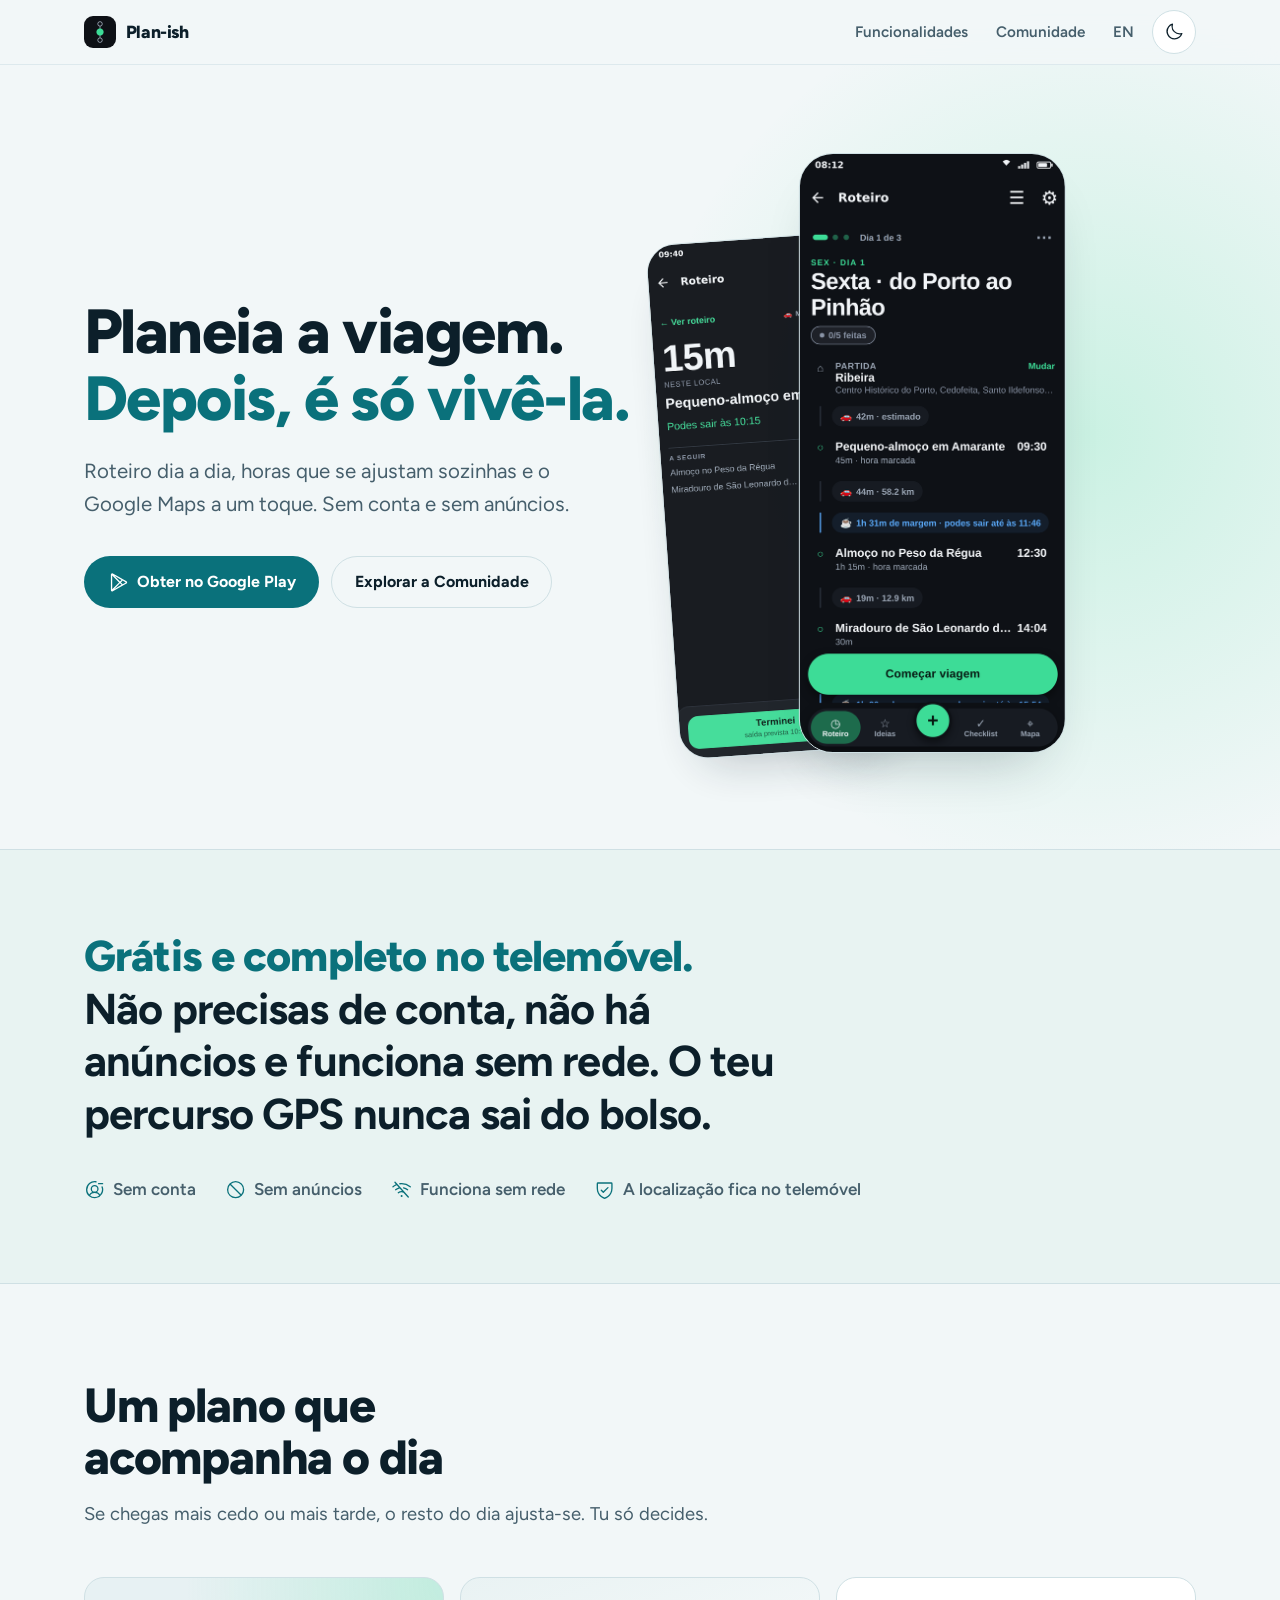
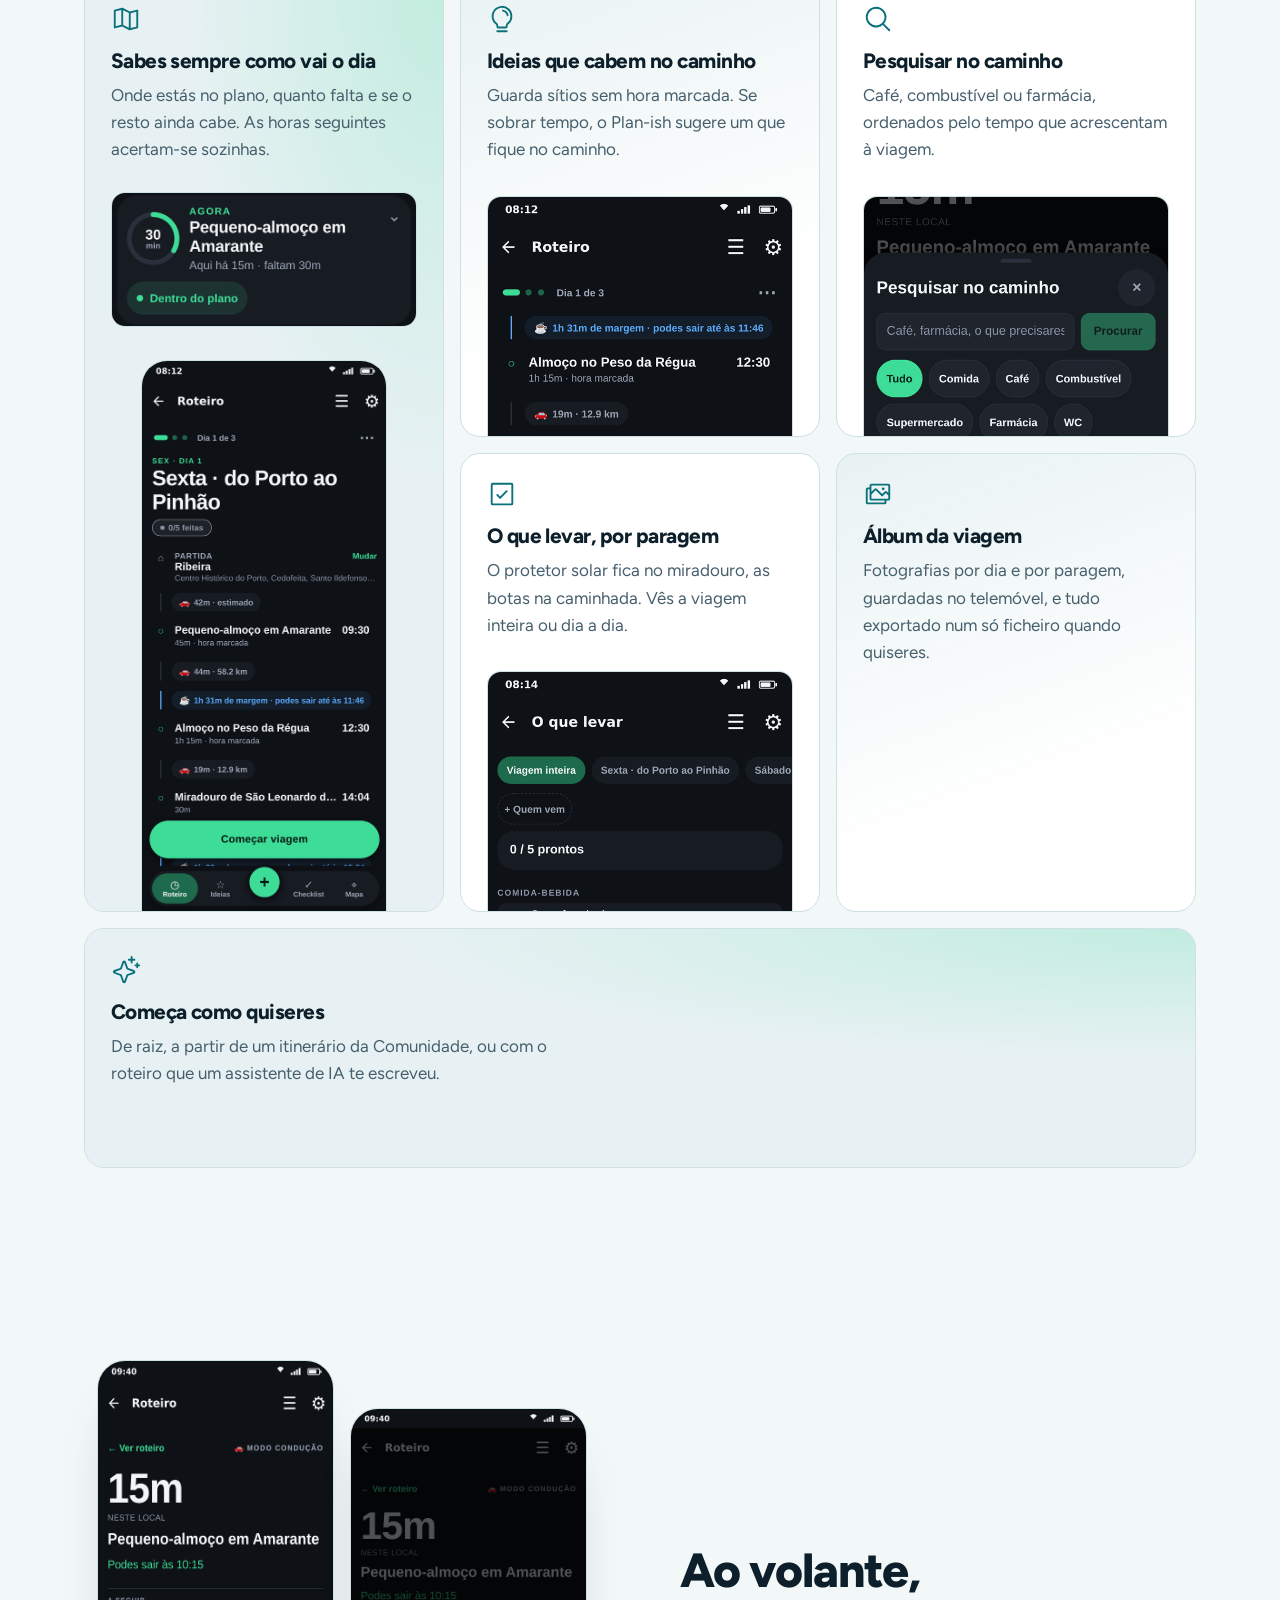
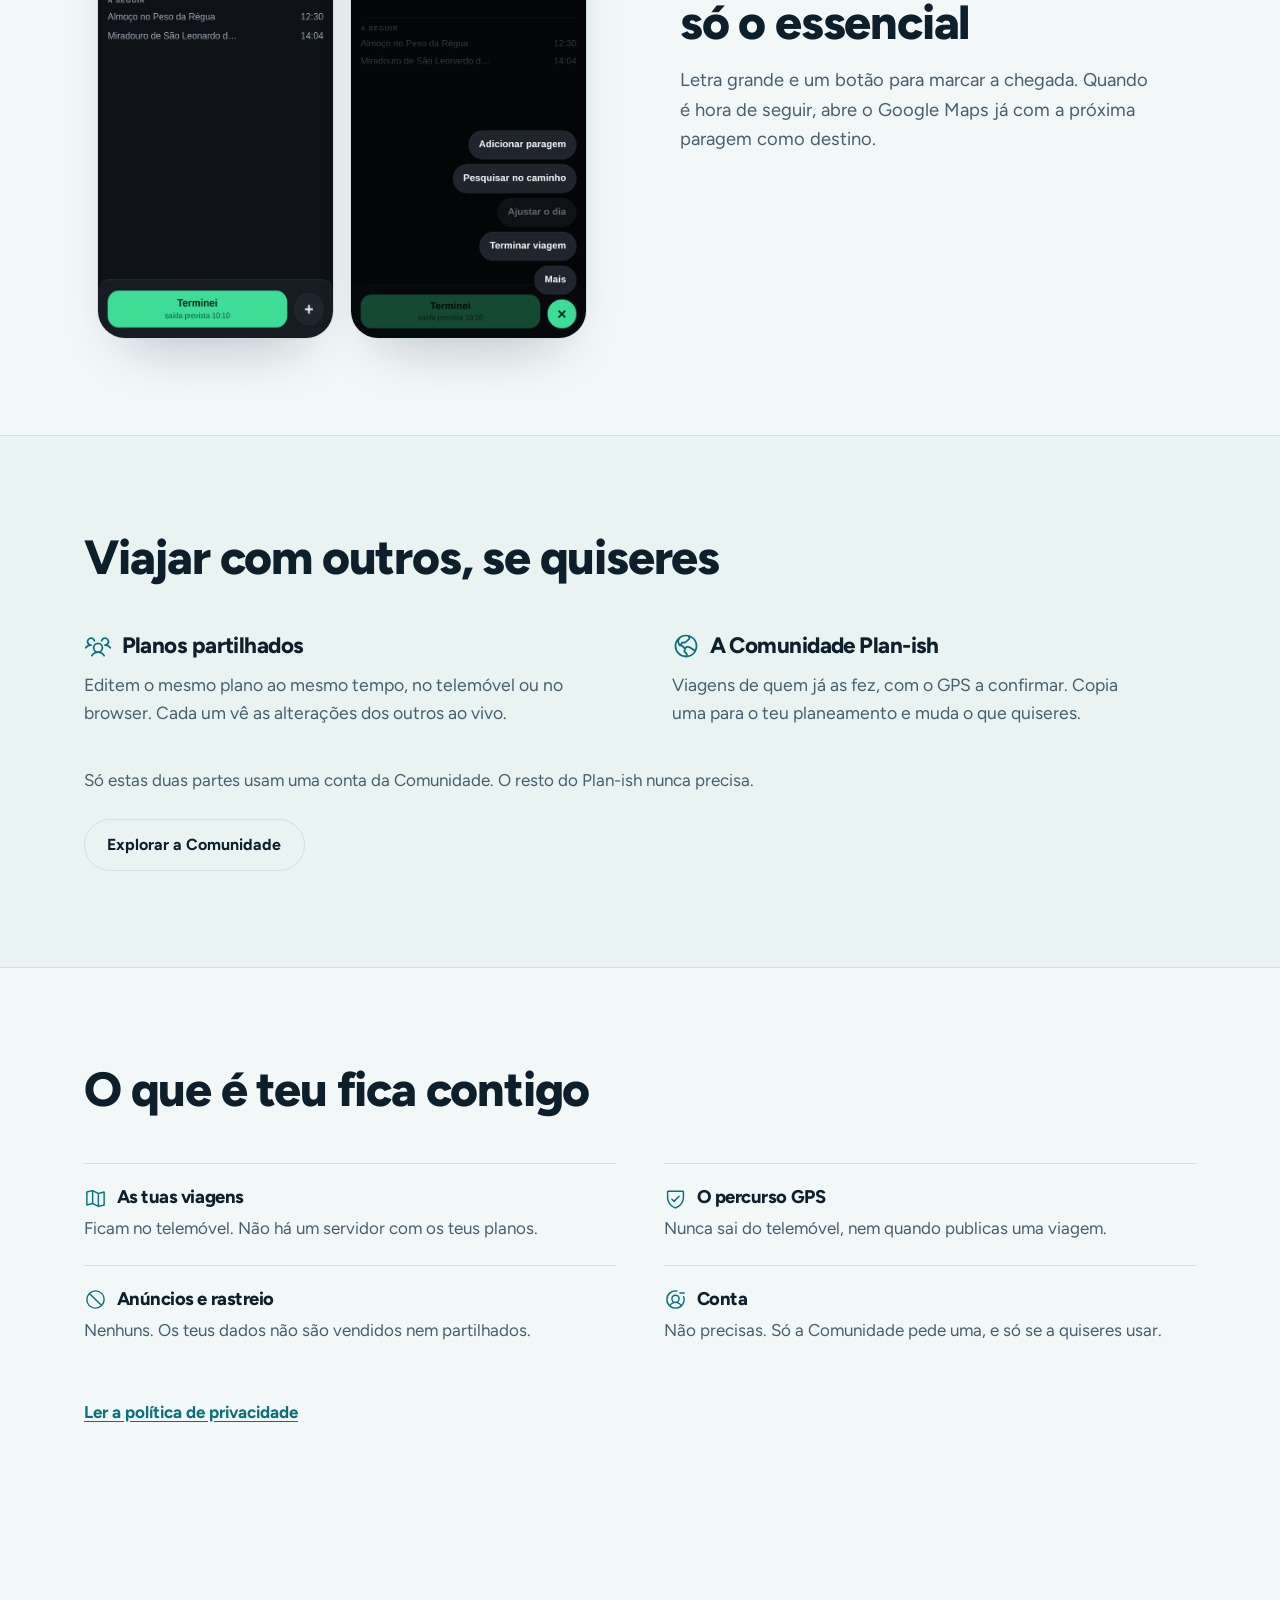
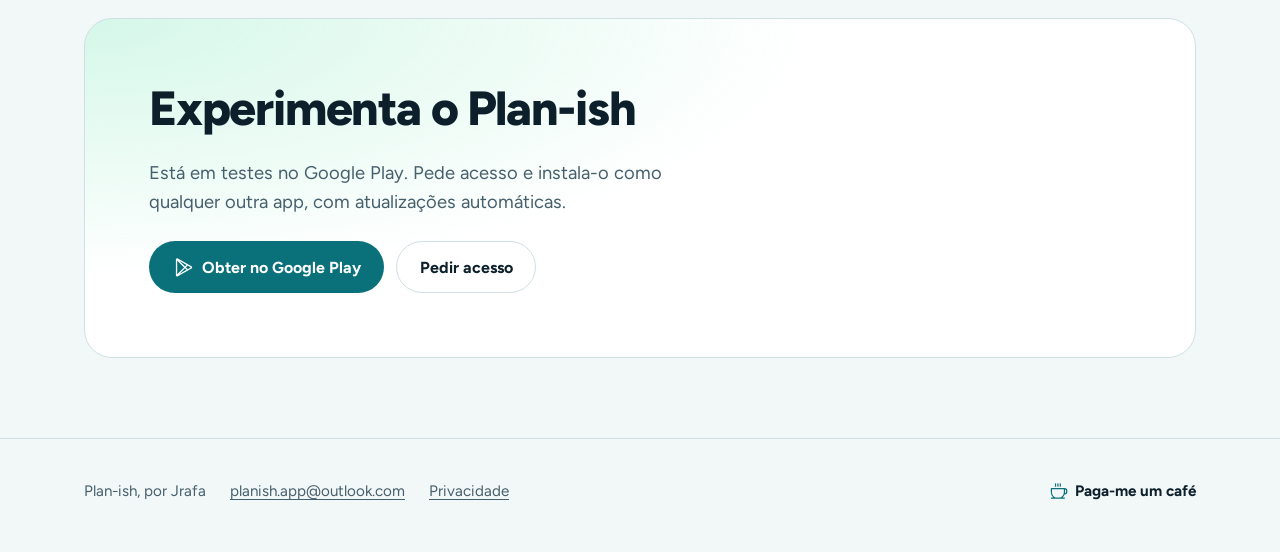
==== commit 528f9346: "Home: Brisa palette, light by default with a dark-mode button; features as a swipeable carousel on p" ====
--- a/index.html
+++ b/index.html
@@ -5,8 +5,8 @@
 <meta name="viewport" content="width=device-width, initial-scale=1">
 <title>Plan-ish: planeia a viagem, depois vive-a</title>
 <meta name="description" content="Planeador e acompanhante de viagens para Android. Roteiro dia a dia, horas que se ajustam sozinhas e o Google Maps a um toque. Sem conta e sem anúncios.">
-<meta name="theme-color" content="#0A120F" media="(prefers-color-scheme: dark)">
-<meta name="theme-color" content="#F3F7F4" media="(prefers-color-scheme: light)">
+<meta name="theme-color" content="#F2F7F8">
+<script>try { if (localStorage.getItem('planish-theme') === 'dark') document.documentElement.dataset.theme = 'dark'; } catch (e) {}</script>
 <meta property="og:type" content="website">
 <meta property="og:title" content="Plan-ish: planeia a viagem, depois vive-a">
 <meta property="og:description" content="Roteiro dia a dia, horas que se ajustam sozinhas e o Google Maps a um toque. Sem conta e sem anúncios.">
@@ -25,6 +25,7 @@
       <a class="wide" href="#funcionalidades">Funcionalidades</a>
       <a href="https://jrafael-rep.github.io/plan-ish-community/">Comunidade</a>
       <a href="index.en.html" hreflang="en" lang="en">EN</a>
+      <button class="mode" type="button" aria-pressed="false" aria-label="Modo escuro" title="Modo escuro"><span class="to-dark"><svg class="icon" aria-hidden="true" focusable="false" xmlns="http://www.w3.org/2000/svg" viewBox="0 0 256 256" fill="currentColor"><path d="M233.54,142.23a8,8,0,0,0-8-2,88.08,88.08,0,0,1-109.8-109.8,8,8,0,0,0-10-10,104.84,104.84,0,0,0-52.91,37A104,104,0,0,0,136,224a103.09,103.09,0,0,0,62.52-20.88,104.84,104.84,0,0,0,37-52.91A8,8,0,0,0,233.54,142.23ZM188.9,190.34A88,88,0,0,1,65.66,67.11a89,89,0,0,1,31.4-26A106,106,0,0,0,96,56,104.11,104.11,0,0,0,200,160a106,106,0,0,0,14.92-1.06A89,89,0,0,1,188.9,190.34Z"/></svg></span><span class="to-light"><svg class="icon" aria-hidden="true" focusable="false" xmlns="http://www.w3.org/2000/svg" viewBox="0 0 256 256" fill="currentColor"><path d="M120,40V16a8,8,0,0,1,16,0V40a8,8,0,0,1-16,0Zm72,88a64,64,0,1,1-64-64A64.07,64.07,0,0,1,192,128Zm-16,0a48,48,0,1,0-48,48A48.05,48.05,0,0,0,176,128ZM58.34,69.66A8,8,0,0,0,69.66,58.34l-16-16A8,8,0,0,0,42.34,53.66Zm0,116.68-16,16a8,8,0,0,0,11.32,11.32l16-16a8,8,0,0,0-11.32-11.32ZM192,72a8,8,0,0,0,5.66-2.34l16-16a8,8,0,0,0-11.32-11.32l-16,16A8,8,0,0,0,192,72Zm5.66,114.34a8,8,0,0,0-11.32,11.32l16,16a8,8,0,0,0,11.32-11.32ZM48,128a8,8,0,0,0-8-8H16a8,8,0,0,0,0,16H40A8,8,0,0,0,48,128Zm80,80a8,8,0,0,0-8,8v24a8,8,0,0,0,16,0V216A8,8,0,0,0,128,208Zm112-88H216a8,8,0,0,0,0,16h24a8,8,0,0,0,0-16Z"/></svg></span></button>
     </nav>
   </div>
 </header>
@@ -171,6 +172,39 @@
 </footer>
 
 <script>
+  // Claro por defeito; o botão do topo troca e fica lembrado (a mesma escolha vale no site da Comunidade).
+  (function () {
+    var root = document.documentElement, button = document.querySelector('.mode'), meta = document.querySelector('meta[name="theme-color"]');
+    function show() {
+      var dark = root.dataset.theme === 'dark';
+      button.setAttribute('aria-pressed', String(dark));
+      meta.setAttribute('content', dark ? '#0E1B26' : '#F2F7F8');
+    }
+    button.addEventListener('click', function () {
+      if (root.dataset.theme === 'dark') delete root.dataset.theme; else root.dataset.theme = 'dark';
+      try { localStorage.setItem('planish-theme', root.dataset.theme === 'dark' ? 'dark' : 'light'); } catch (e) {}
+      show();
+    });
+    show();
+  })();
+
+  // Carrossel no telemóvel: os pontos dizem em que cartão se está.
+  (function () {
+    var bento = document.querySelector('.bento');
+    var tiles = bento.children, dots = document.createElement('div');
+    dots.className = 'dots'; dots.setAttribute('aria-hidden', 'true');
+    for (var i = 0; i < tiles.length; i++) dots.appendChild(document.createElement('i'));
+    bento.after(dots);
+    function mark() {
+      var step = tiles.length > 1 ? tiles[1].offsetLeft - tiles[0].offsetLeft : 1;
+      var at = Math.round(bento.scrollLeft / step);
+      if (bento.scrollLeft + bento.clientWidth >= bento.scrollWidth - 4) at = tiles.length - 1;
+      for (var j = 0; j < dots.children.length; j++) dots.children[j].classList.toggle('on', j === at);
+    }
+    bento.addEventListener('scroll', mark, { passive: true });
+    mark();
+  })();
+
   // Aparecer ao entrar no ecrã. Sem IntersectionObserver, ou com "reduzir movimento", aparece tudo já.
   (function () {
     var items = document.querySelectorAll('.rise');
--- a/assets/site.css
+++ b/assets/site.css
@@ -1,7 +1,8 @@
 /*
   Plan-ish, página de apresentação.
-  Paleta "Pinhal": escuros com tom de pinhal e um só acento, o verde da app.
-  É também o tema por defeito da app (src/ui/themes/index.ts, "pinhal").
+  Paleta "Brisa": claro por defeito, em azuis e verdes; "Brisa noite" com o
+  botão do topo (data-theme="dark"). A mesma do site da Comunidade e do tema
+  por defeito da app (src/ui/themes/index.ts, "brisa" e "brisa-noite").
   Letra: Figtree (SIL OFL 1.1, assets/fonts/OFL.txt). Ícones: Phosphor (MIT).
 */
 @font-face {
@@ -13,38 +14,37 @@
 }
 
 :root {
-  color-scheme: dark light;
-  --bg: #0A120F;
-  --bg-2: #0D1713;
-  --surface: #111B17;
-  --raised: #18261F;
-  --line: #25382E;
-  --fg: #ECF3EF;
-  --muted: #9DB0A6;
-  --accent: #3DDC97;
-  --accent-soft: rgba(61, 220, 151, .12);
-  --accent-ink: #04140C;
-  --glow: rgba(61, 220, 151, .16);
-  --shadow: 0 30px 60px -30px rgba(0, 0, 0, .7);
+  color-scheme: light;
+  --bg: #F2F7F8;
+  --bg-2: #E8F3F2;
+  --surface: #FFFFFF;
+  --raised: #E7F1F3;
+  --line: #CFE0E4;
+  --fg: #0C1F2A;
+  --muted: #465F6C;
+  --accent: #0A717B;
+  --accent-soft: rgba(10, 113, 123, .09);
+  --accent-ink: #FFFFFF;
+  --glow: rgba(61, 220, 151, .22);
+  --shadow: 0 30px 60px -32px rgba(12, 31, 42, .32);
   --r: 20px;
   --r-sm: 14px;
   --font: "Figtree", system-ui, -apple-system, "Segoe UI", Roboto, sans-serif;
 }
-@media (prefers-color-scheme: light) {
-  :root {
-    --bg: #F3F7F4;
-    --bg-2: #EAF1EC;
-    --surface: #FFFFFF;
-    --raised: #E3ECE6;
-    --line: #D0DDD5;
-    --fg: #0D1A14;
-    --muted: #4B5E54;
-    --accent: #0B6E47;
-    --accent-soft: rgba(11, 110, 71, .09);
-    --accent-ink: #F2FBF6;
-    --glow: rgba(11, 110, 71, .12);
-    --shadow: 0 30px 60px -32px rgba(13, 40, 28, .35);
-  }
+:root[data-theme="dark"] {
+  color-scheme: dark;
+  --bg: #0E1B26;
+  --bg-2: #122230;
+  --surface: #152634;
+  --raised: #1D3242;
+  --line: #2B4659;
+  --fg: #EAF3F8;
+  --muted: #A2B9C8;
+  --accent: #45D1D0;
+  --accent-soft: rgba(69, 209, 208, .12);
+  --accent-ink: #04191A;
+  --glow: rgba(69, 209, 208, .15);
+  --shadow: 0 30px 60px -30px rgba(0, 0, 0, .6);
 }
 
 * { box-sizing: border-box; }
@@ -73,6 +73,13 @@
 .top nav a { color: var(--muted); text-decoration: none; font-weight: 600; font-size: .95rem; padding: .5rem .75rem; border-radius: 999px; white-space: nowrap; }
 .top nav a:hover { color: var(--fg); background: var(--raised); }
 @media (max-width: 34rem) { .top nav .wide { display: none; } }
+.mode { display: grid; place-items: center; width: 44px; height: 44px; margin-left: .15rem; border: 1px solid var(--line); border-radius: 999px; background: var(--surface); color: var(--fg); cursor: pointer; transition: background-color .2s, transform .25s cubic-bezier(.16, 1, .3, 1); }
+.mode:hover { background: var(--raised); }
+.mode:active { transform: scale(.94); }
+.mode .icon { width: 20px; height: 20px; }
+.mode .to-light, :root[data-theme="dark"] .mode .to-dark { display: none; }
+:root[data-theme="dark"] .mode .to-light { display: contents; }
+.mode .to-dark { display: contents; }
 
 /* ---------------------------------------------------------- botões */
 .btn { display: inline-flex; align-items: center; gap: .55rem; min-height: 52px; padding: 0 1.4rem; border-radius: 999px; font-weight: 700; font-size: 1rem; text-decoration: none; white-space: nowrap; border: 1px solid transparent; transition: transform .25s cubic-bezier(.16, 1, .3, 1), background-color .2s, border-color .2s; }
@@ -121,6 +128,28 @@
 .tile .icon { width: 30px; height: 30px; color: var(--accent); margin-bottom: .4rem; }
 .tile .shot { margin-top: auto; border-radius: var(--r-sm) var(--r-sm) 0 0; border: 1px solid var(--line); border-bottom: 0; width: 100%; height: 15rem; object-fit: cover; object-position: top; margin-bottom: -1.6rem; }
 .tile .card { margin-top: 1.2rem; border-radius: var(--r-sm); border: 1px solid var(--line); width: 100%; height: auto; }
+/* Telemóvel: as seis funcionalidades num carrossel horizontal, cada cartão com
+   uma imagem só, em vez de uma coluna que nunca mais acaba. */
+@media (max-width: 47.99rem) {
+  .section { padding: 4.5rem 0; }
+  .bento {
+    grid-template-columns: none; grid-auto-flow: column; grid-auto-columns: 84%; gap: .75rem;
+    overflow-x: auto; overscroll-behavior-x: contain; scroll-snap-type: x mandatory; scrollbar-width: none;
+    margin: 2rem -1.25rem 0; padding: 0 1.25rem .25rem; scroll-padding-inline: 1.25rem;
+  }
+  .bento::-webkit-scrollbar { display: none; }
+  .tile { scroll-snap-align: start; height: 26rem; padding: 1.35rem; }
+  .tile h3 { font-size: 1.2rem; }
+  .tile .shot { height: 12.5rem; margin-bottom: -1.35rem; }
+  .tall .phone-in { display: none; }
+  .tall .card { margin-top: auto; }
+  .dots { display: flex; justify-content: center; gap: .4rem; margin-top: 1.1rem; }
+  .dots i { width: 7px; height: 7px; border-radius: 999px; background: var(--line); transition: width .3s cubic-bezier(.16, 1, .3, 1), background-color .3s; }
+  .dots i.on { width: 22px; background: var(--accent); }
+  .drive .pair img:last-child { display: none; }
+  .drive .pair img { width: min(230px, 64%); }
+}
+@media (min-width: 48rem) { .dots { display: none; } }
 .tile.tint { background: linear-gradient(160deg, var(--accent-soft), transparent 70%), var(--surface); }
 .tile.deep { background: radial-gradient(120% 90% at 100% 0%, var(--glow), transparent 60%), var(--raised); }
 .tall .phone-in { margin: 1.5rem auto -1.6rem; width: min(260px, 80%); height: auto; aspect-ratio: 540 / 1213; object-fit: cover; object-position: top; border-radius: 26px 26px 0 0; border: 1px solid var(--line); border-bottom: 0; }
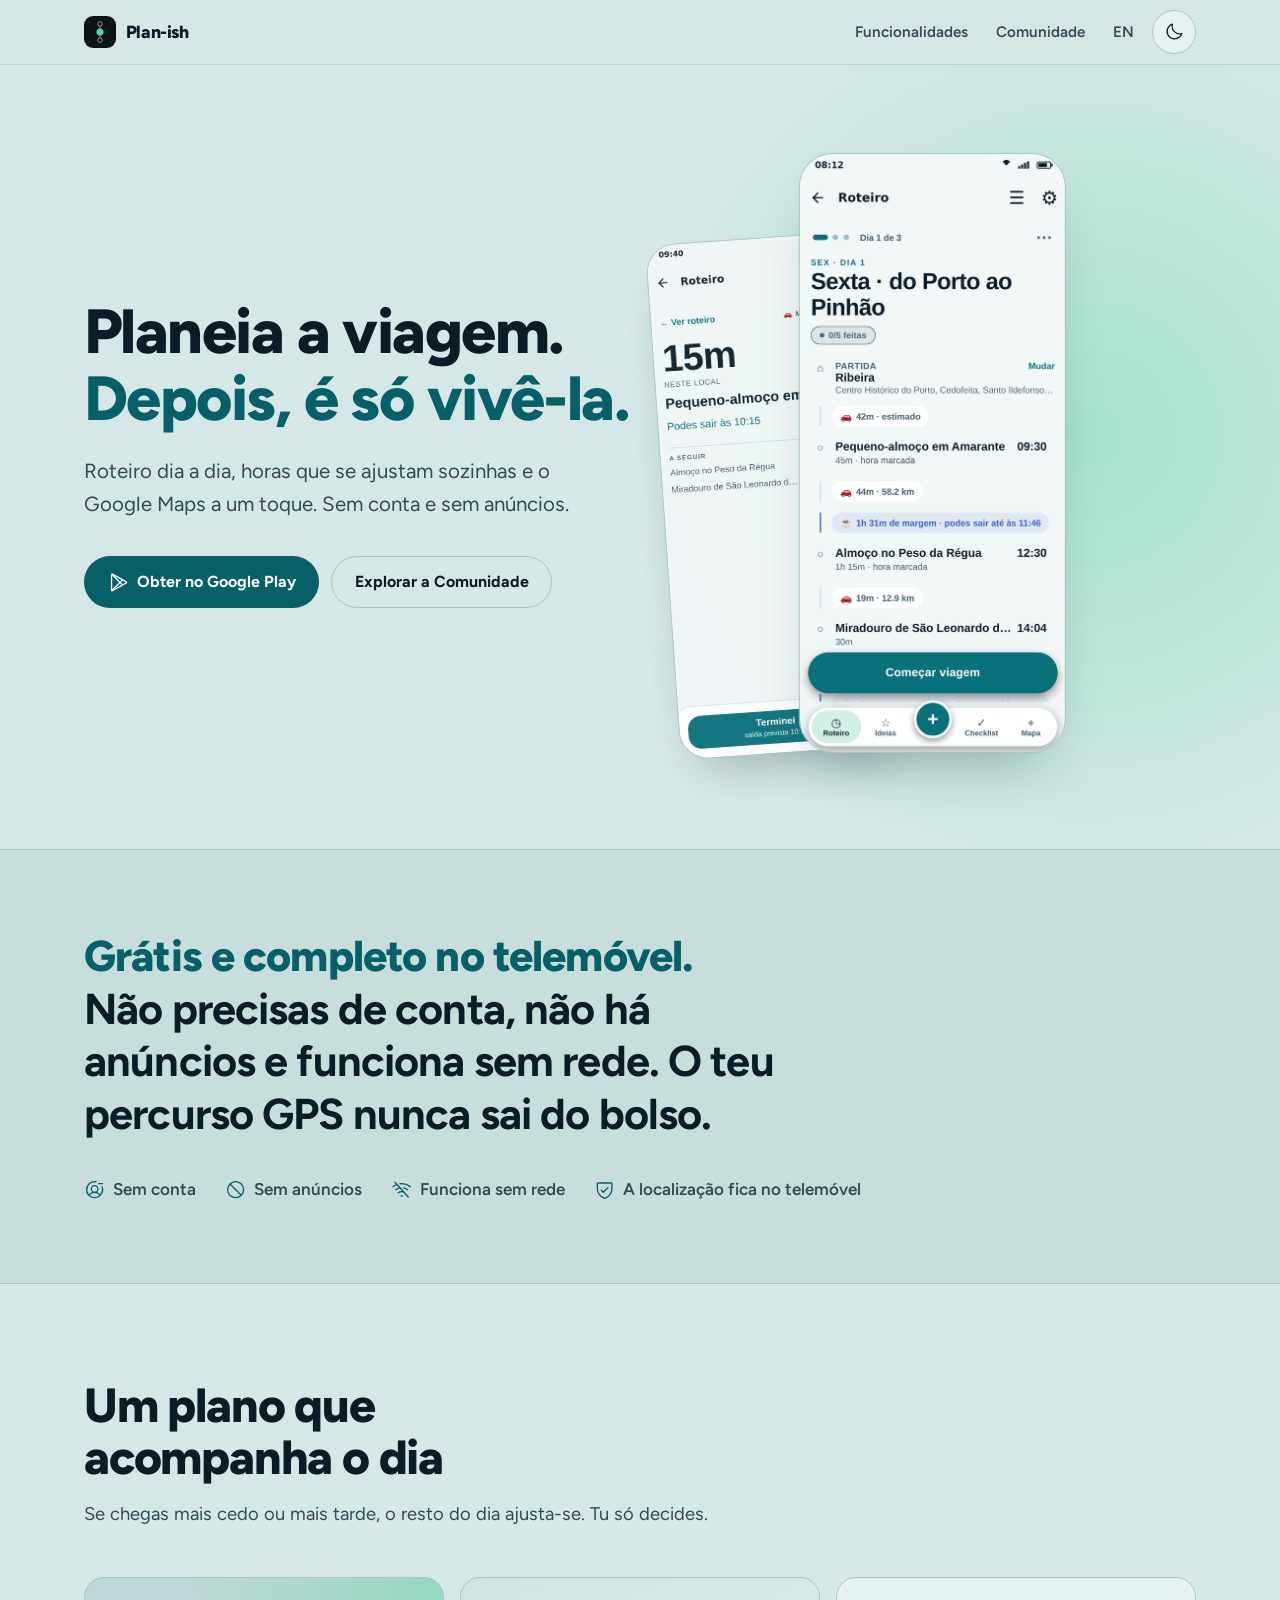
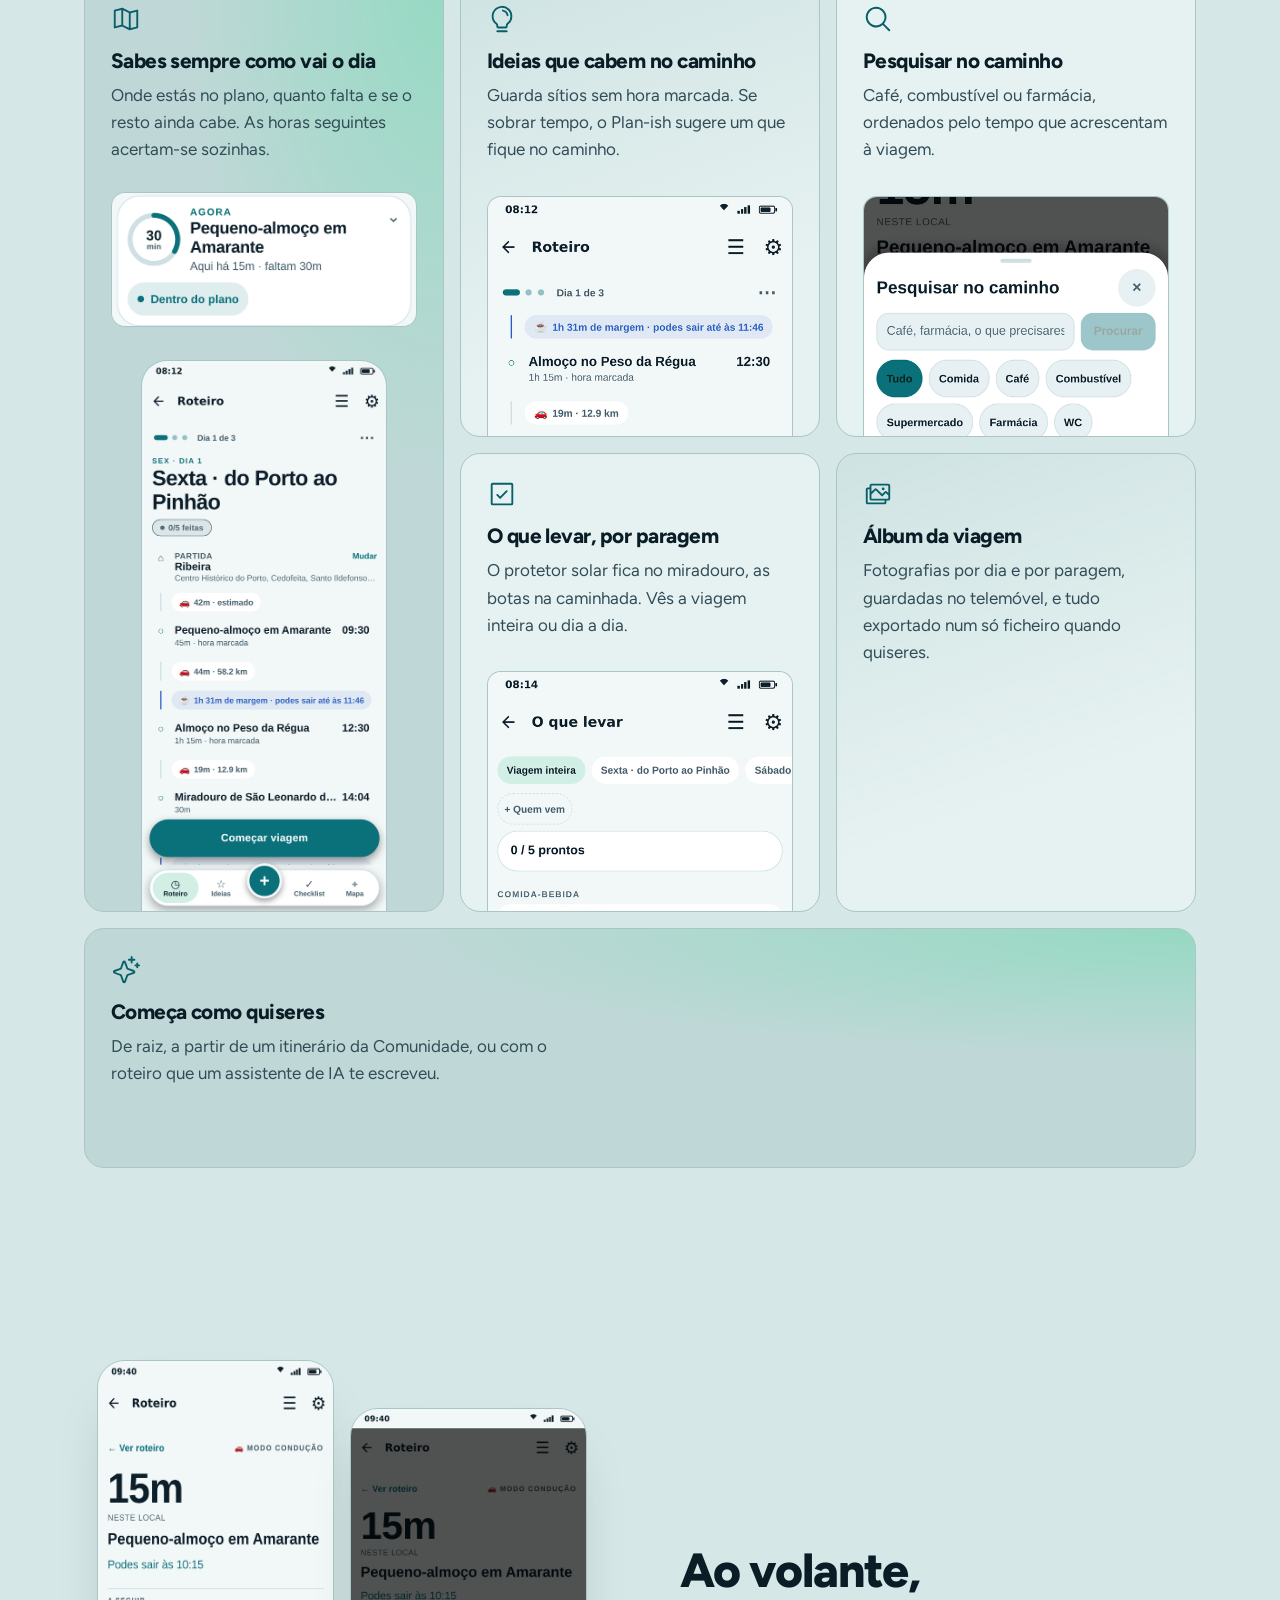
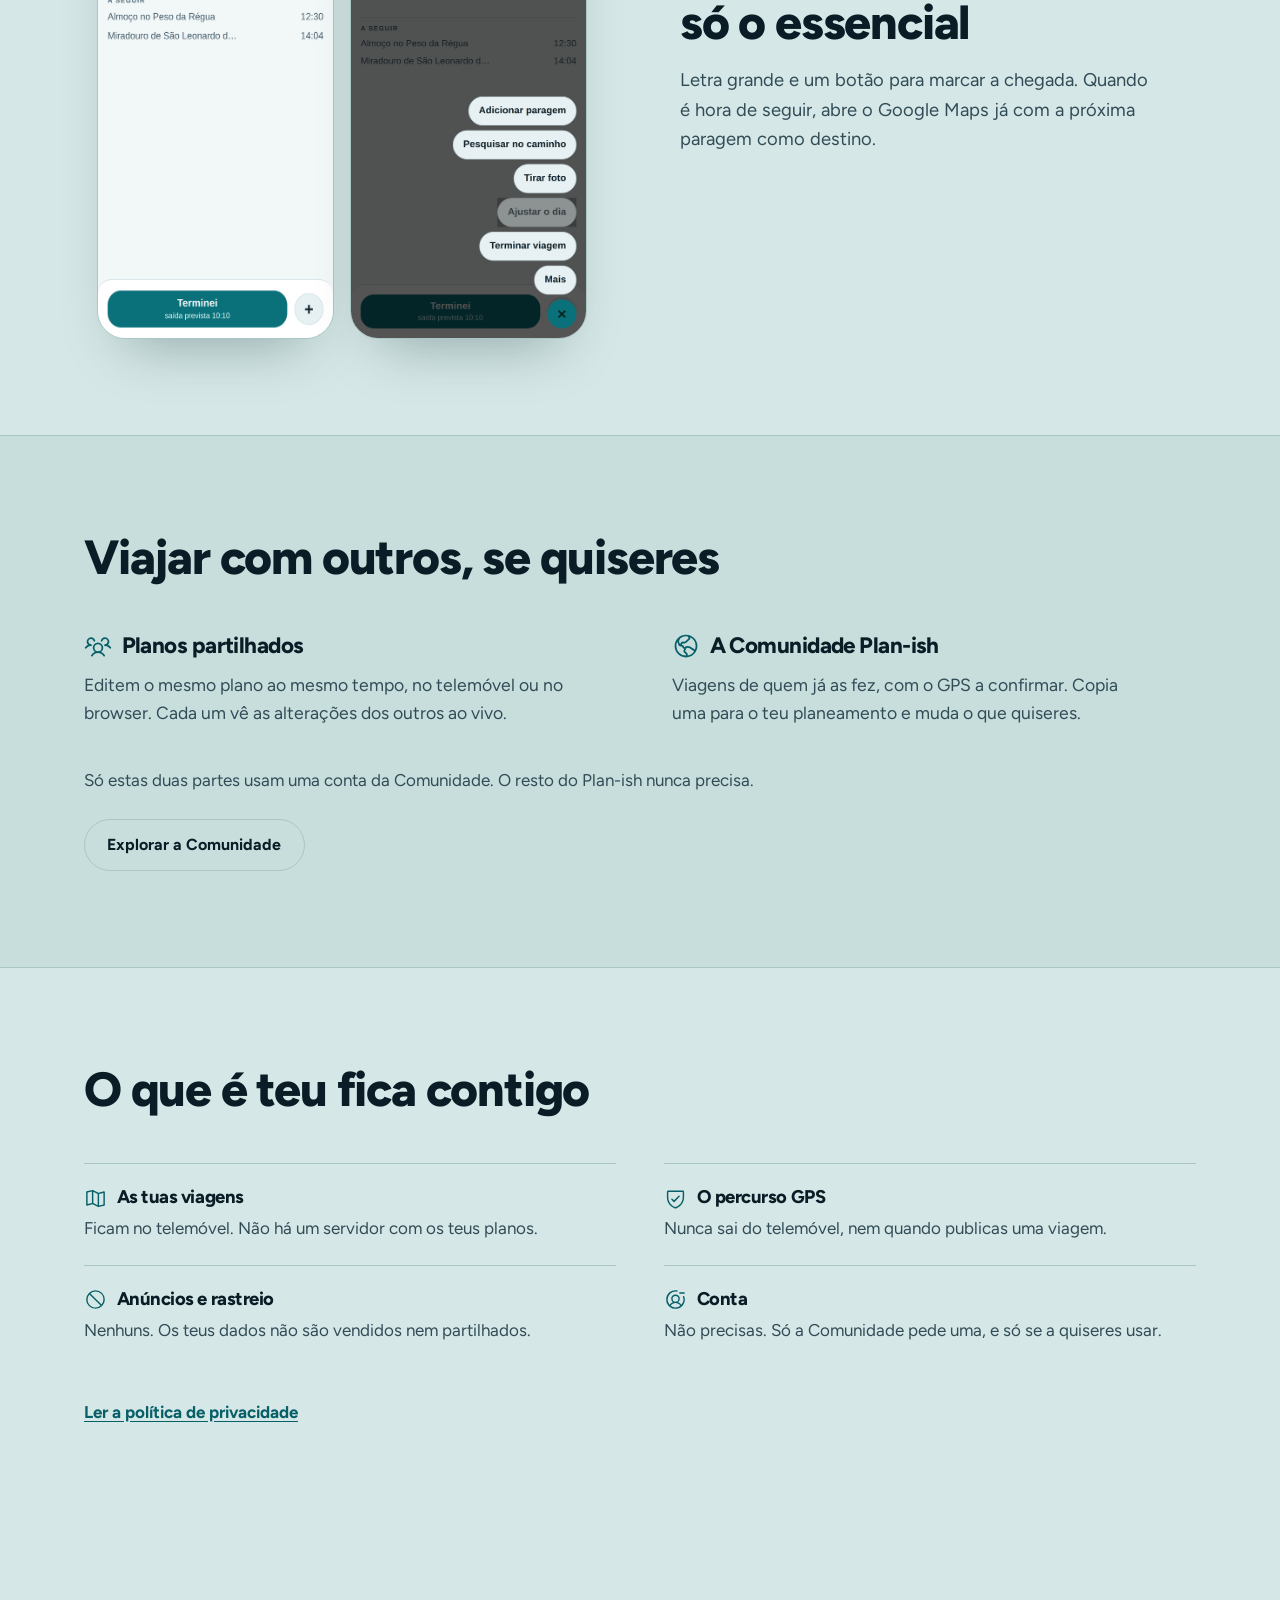
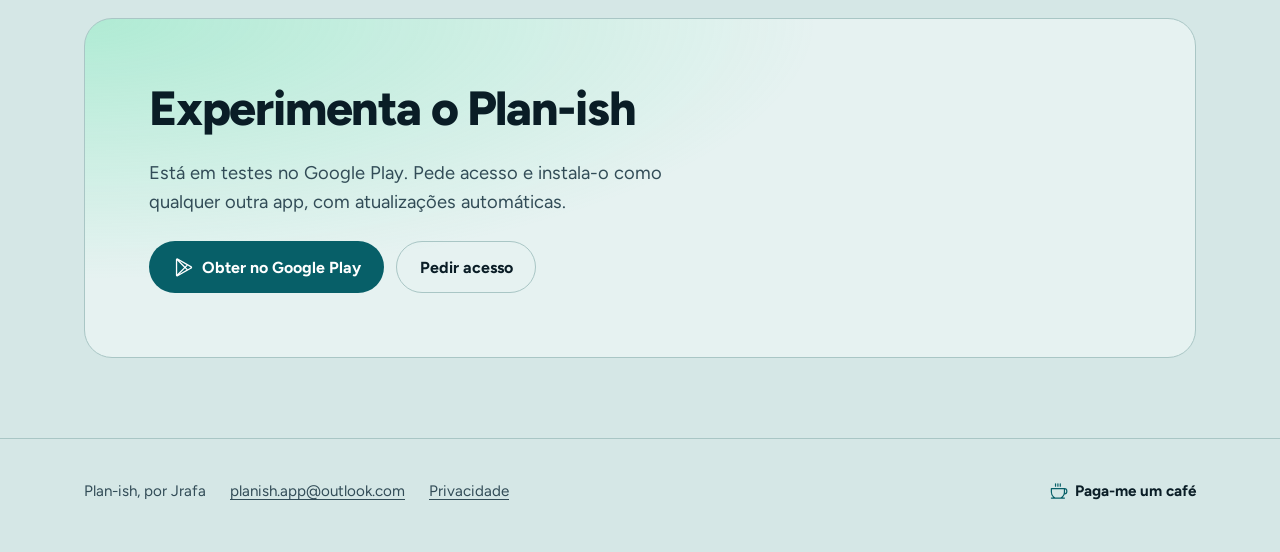
==== commit c9d6edf6: "Home: sea-glass light mode and app captures that match the page's mode - Light mode tinted rather th" ====
--- a/index.html
+++ b/index.html
@@ -5,7 +5,7 @@
 <meta name="viewport" content="width=device-width, initial-scale=1">
 <title>Plan-ish: planeia a viagem, depois vive-a</title>
 <meta name="description" content="Planeador e acompanhante de viagens para Android. Roteiro dia a dia, horas que se ajustam sozinhas e o Google Maps a um toque. Sem conta e sem anúncios.">
-<meta name="theme-color" content="#F2F7F8">
+<meta name="theme-color" content="#D5E7E6">
 <script>try { if (localStorage.getItem('planish-theme') === 'dark') document.documentElement.dataset.theme = 'dark'; } catch (e) {}</script>
 <meta property="og:type" content="website">
 <meta property="og:title" content="Plan-ish: planeia a viagem, depois vive-a">
@@ -42,8 +42,10 @@
         </div>
       </div>
       <div class="phones rise" aria-label="O Plan-ish no telemóvel">
-        <img class="phone back" src="assets/shot-conducao.png" width="540" height="1213" alt="Modo condução: 15 minutos no local, pode sair às 10:15, a seguir almoço no Peso da Régua.">
-        <img class="phone front" src="assets/shot-roteiro.png" width="540" height="1213" alt="Roteiro de uma sexta-feira do Porto ao Pinhão, com as horas de cada paragem, as deslocações e a margem entre elas.">
+        <img class="on-light phone back" src="assets/shot-conducao-light.png" width="540" height="1213" alt="Modo condução: 15 minutos no local, pode sair às 10:15, a seguir almoço no Peso da Régua.">
+<img class="on-dark phone back" src="assets/shot-conducao.png" width="540" height="1213" alt="Modo condução: 15 minutos no local, pode sair às 10:15, a seguir almoço no Peso da Régua.">
+        <img class="on-light phone front" src="assets/shot-roteiro-light.png" width="540" height="1213" alt="Roteiro de uma sexta-feira do Porto ao Pinhão, com as horas de cada paragem, as deslocações e a margem entre elas.">
+<img class="on-dark phone front" src="assets/shot-roteiro.png" width="540" height="1213" alt="Roteiro de uma sexta-feira do Porto ao Pinhão, com as horas de cada paragem, as deslocações e a margem entre elas.">
       </div>
     </div>
   </section>
@@ -69,26 +71,31 @@
           <svg class="icon" aria-hidden="true" focusable="false" xmlns="http://www.w3.org/2000/svg" viewBox="0 0 256 256" fill="currentColor"><path d="M228.92,49.69a8,8,0,0,0-6.86-1.45L160.93,63.52,99.58,32.84a8,8,0,0,0-5.52-.6l-64,16A8,8,0,0,0,24,56V200a8,8,0,0,0,9.94,7.76l61.13-15.28,61.35,30.68A8.15,8.15,0,0,0,160,224a8,8,0,0,0,1.94-.24l64-16A8,8,0,0,0,232,200V56A8,8,0,0,0,228.92,49.69ZM104,52.94l48,24V203.06l-48-24ZM40,62.25l48-12v127.5l-48,12Zm176,131.5-48,12V78.25l48-12Z"/></svg>
           <h3>Sabes sempre como vai o dia</h3>
           <p>Onde estás no plano, quanto falta e se o resto ainda cabe. As horas seguintes acertam-se sozinhas.</p>
-          <img class="card" src="assets/card-agora.png" width="666" height="289" alt="Cartão Agora: pequeno-almoço em Amarante, aqui há 15 minutos, faltam 30, dentro do plano." loading="lazy">
-          <img class="phone-in" src="assets/shot-roteiro.png" width="540" height="1213" alt="" loading="lazy">
+          <img class="on-light card" src="assets/card-agora-light.png" width="666" height="289" alt="Cartão Agora: pequeno-almoço em Amarante, aqui há 15 minutos, faltam 30, dentro do plano." loading="lazy">
+<img class="on-dark card" src="assets/card-agora.png" width="666" height="289" alt="Cartão Agora: pequeno-almoço em Amarante, aqui há 15 minutos, faltam 30, dentro do plano." loading="lazy">
+          <img class="on-light phone-in" src="assets/shot-roteiro-light.png" width="540" height="1213" alt="" loading="lazy">
+<img class="on-dark phone-in" src="assets/shot-roteiro.png" width="540" height="1213" alt="" loading="lazy">
         </article>
         <article class="tile tint rise">
           <svg class="icon" aria-hidden="true" focusable="false" xmlns="http://www.w3.org/2000/svg" viewBox="0 0 256 256" fill="currentColor"><path d="M176,232a8,8,0,0,1-8,8H88a8,8,0,0,1,0-16h80A8,8,0,0,1,176,232Zm40-128a87.55,87.55,0,0,1-33.64,69.21A16.24,16.24,0,0,0,176,186v6a16,16,0,0,1-16,16H96a16,16,0,0,1-16-16v-6a16,16,0,0,0-6.23-12.66A87.59,87.59,0,0,1,40,104.49C39.74,56.83,78.26,17.14,125.88,16A88,88,0,0,1,216,104Zm-16,0a72,72,0,0,0-73.74-72c-39,.92-70.47,33.39-70.26,72.39a71.65,71.65,0,0,0,27.64,56.3A32,32,0,0,1,96,186v6h64v-6a32.15,32.15,0,0,1,12.47-25.35A71.65,71.65,0,0,0,200,104Zm-16.11-9.34a57.6,57.6,0,0,0-46.56-46.55,8,8,0,0,0-2.66,15.78c16.57,2.79,30.63,16.85,33.44,33.45A8,8,0,0,0,176,104a9,9,0,0,0,1.35-.11A8,8,0,0,0,183.89,94.66Z"/></svg>
           <h3>Ideias que cabem no caminho</h3>
           <p>Guarda sítios sem hora marcada. Se sobrar tempo, o Plan-ish sugere um que fique no caminho.</p>
-          <img class="shot" src="assets/shot-sugestao.png" width="540" height="1213" alt="Sugestão: tens cerca de 1h20 livres e um miradouro fica no caminho." loading="lazy">
+          <img class="on-light shot" src="assets/shot-sugestao-light.png" width="540" height="1213" alt="Sugestão: tens cerca de 1h20 livres e um miradouro fica no caminho." loading="lazy">
+<img class="on-dark shot" src="assets/shot-sugestao.png" width="540" height="1213" alt="Sugestão: tens cerca de 1h20 livres e um miradouro fica no caminho." loading="lazy">
         </article>
         <article class="tile rise">
           <svg class="icon" aria-hidden="true" focusable="false" xmlns="http://www.w3.org/2000/svg" viewBox="0 0 256 256" fill="currentColor"><path d="M229.66,218.34l-50.07-50.06a88.11,88.11,0,1,0-11.31,11.31l50.06,50.07a8,8,0,0,0,11.32-11.32ZM40,112a72,72,0,1,1,72,72A72.08,72.08,0,0,1,40,112Z"/></svg>
           <h3>Pesquisar no caminho</h3>
           <p>Café, combustível ou farmácia, ordenados pelo tempo que acrescentam à viagem.</p>
-          <img class="shot" style="object-position: 50% 36%" src="assets/shot-caminho.png" width="540" height="1213" alt="Pesquisar no caminho, com o desvio de cada resultado." loading="lazy">
+          <img class="on-light shot" style="object-position: 50% 36%" src="assets/shot-caminho-light.png" width="540" height="1213" alt="Pesquisar no caminho, com o desvio de cada resultado." loading="lazy">
+<img class="on-dark shot" style="object-position: 50% 36%" src="assets/shot-caminho.png" width="540" height="1213" alt="Pesquisar no caminho, com o desvio de cada resultado." loading="lazy">
         </article>
         <article class="tile rise">
           <svg class="icon" aria-hidden="true" focusable="false" xmlns="http://www.w3.org/2000/svg" viewBox="0 0 256 256" fill="currentColor"><path d="M173.66,98.34a8,8,0,0,1,0,11.32l-56,56a8,8,0,0,1-11.32,0l-24-24a8,8,0,0,1,11.32-11.32L112,148.69l50.34-50.35A8,8,0,0,1,173.66,98.34ZM224,48V208a16,16,0,0,1-16,16H48a16,16,0,0,1-16-16V48A16,16,0,0,1,48,32H208A16,16,0,0,1,224,48ZM208,208V48H48V208H208Z"/></svg>
           <h3>O que levar, por paragem</h3>
           <p>O protetor solar fica no miradouro, as botas na caminhada. Vês a viagem inteira ou dia a dia.</p>
-          <img class="shot" src="assets/shot-checklist.png" width="540" height="1213" alt="Checklist da viagem, com as paragens que pedem cada coisa." loading="lazy">
+          <img class="on-light shot" src="assets/shot-checklist-light.png" width="540" height="1213" alt="Checklist da viagem, com as paragens que pedem cada coisa." loading="lazy">
+<img class="on-dark shot" src="assets/shot-checklist.png" width="540" height="1213" alt="Checklist da viagem, com as paragens que pedem cada coisa." loading="lazy">
         </article>
         <article class="tile tint rise">
           <svg class="icon" aria-hidden="true" focusable="false" xmlns="http://www.w3.org/2000/svg" viewBox="0 0 256 256" fill="currentColor"><path d="M216,40H72A16,16,0,0,0,56,56V72H40A16,16,0,0,0,24,88V200a16,16,0,0,0,16,16H184a16,16,0,0,0,16-16V184h16a16,16,0,0,0,16-16V56A16,16,0,0,0,216,40ZM72,56H216v62.75l-10.07-10.06a16,16,0,0,0-22.63,0l-20,20-44-44a16,16,0,0,0-22.62,0L72,109.37ZM184,200H40V88H56v80a16,16,0,0,0,16,16H184Zm32-32H72V132l36-36,49.66,49.66a8,8,0,0,0,11.31,0L194.63,120,216,141.38V168ZM160,84a12,12,0,1,1,12,12A12,12,0,0,1,160,84Z"/></svg>
@@ -107,8 +114,10 @@
   <section class="section drive">
     <div class="wrap">
       <div class="pair rise">
-        <img src="assets/shot-conducao.png" width="540" height="1213" alt="Modo condução em letra grande, com o botão para marcar a saída." loading="lazy">
-        <img src="assets/shot-dial.png" width="540" height="1213" alt="Modo condução com o botão + aberto: adicionar paragem, pesquisar no caminho, ajustar o dia." loading="lazy">
+        <img class="on-light a" src="assets/shot-conducao-light.png" width="540" height="1213" alt="Modo condução em letra grande, com o botão para marcar a saída." loading="lazy">
+<img class="on-dark a" src="assets/shot-conducao.png" width="540" height="1213" alt="Modo condução em letra grande, com o botão para marcar a saída." loading="lazy">
+        <img class="on-light b" src="assets/shot-dial-light.png" width="540" height="1213" alt="Modo condução com o botão + aberto: adicionar paragem, pesquisar no caminho, ajustar o dia." loading="lazy">
+<img class="on-dark b" src="assets/shot-dial.png" width="540" height="1213" alt="Modo condução com o botão + aberto: adicionar paragem, pesquisar no caminho, ajustar o dia." loading="lazy">
       </div>
       <div>
         <h2 class="rise">Ao volante, só o essencial</h2>
@@ -178,7 +187,7 @@
     function show() {
       var dark = root.dataset.theme === 'dark';
       button.setAttribute('aria-pressed', String(dark));
-      meta.setAttribute('content', dark ? '#0E1B26' : '#F2F7F8');
+      meta.setAttribute('content', dark ? '#0E1B26' : '#D5E7E6');
     }
     button.addEventListener('click', function () {
       if (root.dataset.theme === 'dark') delete root.dataset.theme; else root.dataset.theme = 'dark';
--- a/assets/site.css
+++ b/assets/site.css
@@ -1,7 +1,8 @@
 /*
   Plan-ish, página de apresentação.
-  Paleta "Brisa": claro por defeito, em azuis e verdes; "Brisa noite" com o
-  botão do topo (data-theme="dark"). A mesma do site da Comunidade e do tema
+  Paleta "Brisa": claro por defeito, em verde-água com mais cor do que o tema
+  da app (lá há outros temas para escolher); "Brisa noite" com o botão do topo
+  (data-theme="dark"). As capturas da app trocam com o modo (.on-light/.on-dark). A mesma do site da Comunidade e do tema
   por defeito da app (src/ui/themes/index.ts, "brisa" e "brisa-noite").
   Letra: Figtree (SIL OFL 1.1, assets/fonts/OFL.txt). Ícones: Phosphor (MIT).
 */
@@ -15,18 +16,18 @@
 
 :root {
   color-scheme: light;
-  --bg: #F2F7F8;
-  --bg-2: #E8F3F2;
-  --surface: #FFFFFF;
-  --raised: #E7F1F3;
-  --line: #CFE0E4;
-  --fg: #0C1F2A;
-  --muted: #465F6C;
-  --accent: #0A717B;
-  --accent-soft: rgba(10, 113, 123, .09);
+  --bg: #D5E7E6;
+  --bg-2: #C7DEDD;
+  --surface: #E6F2F1;
+  --raised: #BFD8D7;
+  --line: #A9C6C5;
+  --fg: #0A1D26;
+  --muted: #324C57;
+  --accent: #075F68;
+  --accent-soft: rgba(7, 95, 104, .10);
   --accent-ink: #FFFFFF;
-  --glow: rgba(61, 220, 151, .22);
-  --shadow: 0 30px 60px -32px rgba(12, 31, 42, .32);
+  --glow: rgba(61, 220, 151, .32);
+  --shadow: 0 30px 60px -30px rgba(8, 40, 44, .38);
   --r: 20px;
   --r-sm: 14px;
   --font: "Figtree", system-ui, -apple-system, "Segoe UI", Roboto, sans-serif;
@@ -80,6 +81,7 @@
 .mode .to-light, :root[data-theme="dark"] .mode .to-dark { display: none; }
 :root[data-theme="dark"] .mode .to-light { display: contents; }
 .mode .to-dark { display: contents; }
+:root:not([data-theme="dark"]) .on-dark, :root[data-theme="dark"] .on-light { display: none !important; }
 
 /* ---------------------------------------------------------- botões */
 .btn { display: inline-flex; align-items: center; gap: .55rem; min-height: 52px; padding: 0 1.4rem; border-radius: 999px; font-weight: 700; font-size: 1rem; text-decoration: none; white-space: nowrap; border: 1px solid transparent; transition: transform .25s cubic-bezier(.16, 1, .3, 1), background-color .2s, border-color .2s; }
@@ -146,7 +148,7 @@
   .dots { display: flex; justify-content: center; gap: .4rem; margin-top: 1.1rem; }
   .dots i { width: 7px; height: 7px; border-radius: 999px; background: var(--line); transition: width .3s cubic-bezier(.16, 1, .3, 1), background-color .3s; }
   .dots i.on { width: 22px; background: var(--accent); }
-  .drive .pair img:last-child { display: none; }
+  .drive .pair .b { display: none; }
   .drive .pair img { width: min(230px, 64%); }
 }
 @media (min-width: 48rem) { .dots { display: none; } }
@@ -161,7 +163,7 @@
 .drive p { color: var(--muted); font-size: 1.15rem; margin-top: 1.1rem; max-width: 30rem; }
 .drive .pair { display: flex; gap: 1rem; justify-content: center; }
 .drive .pair img { width: min(240px, 46%); height: auto; border-radius: 28px; border: 1px solid var(--line); box-shadow: var(--shadow); }
-.drive .pair img:last-child { margin-top: 3rem; }
+.drive .pair .b { margin-top: 3rem; }
 
 /* ------------------------------------------------------ com outros */
 .together { background: var(--bg-2); border-block: 1px solid var(--line); }
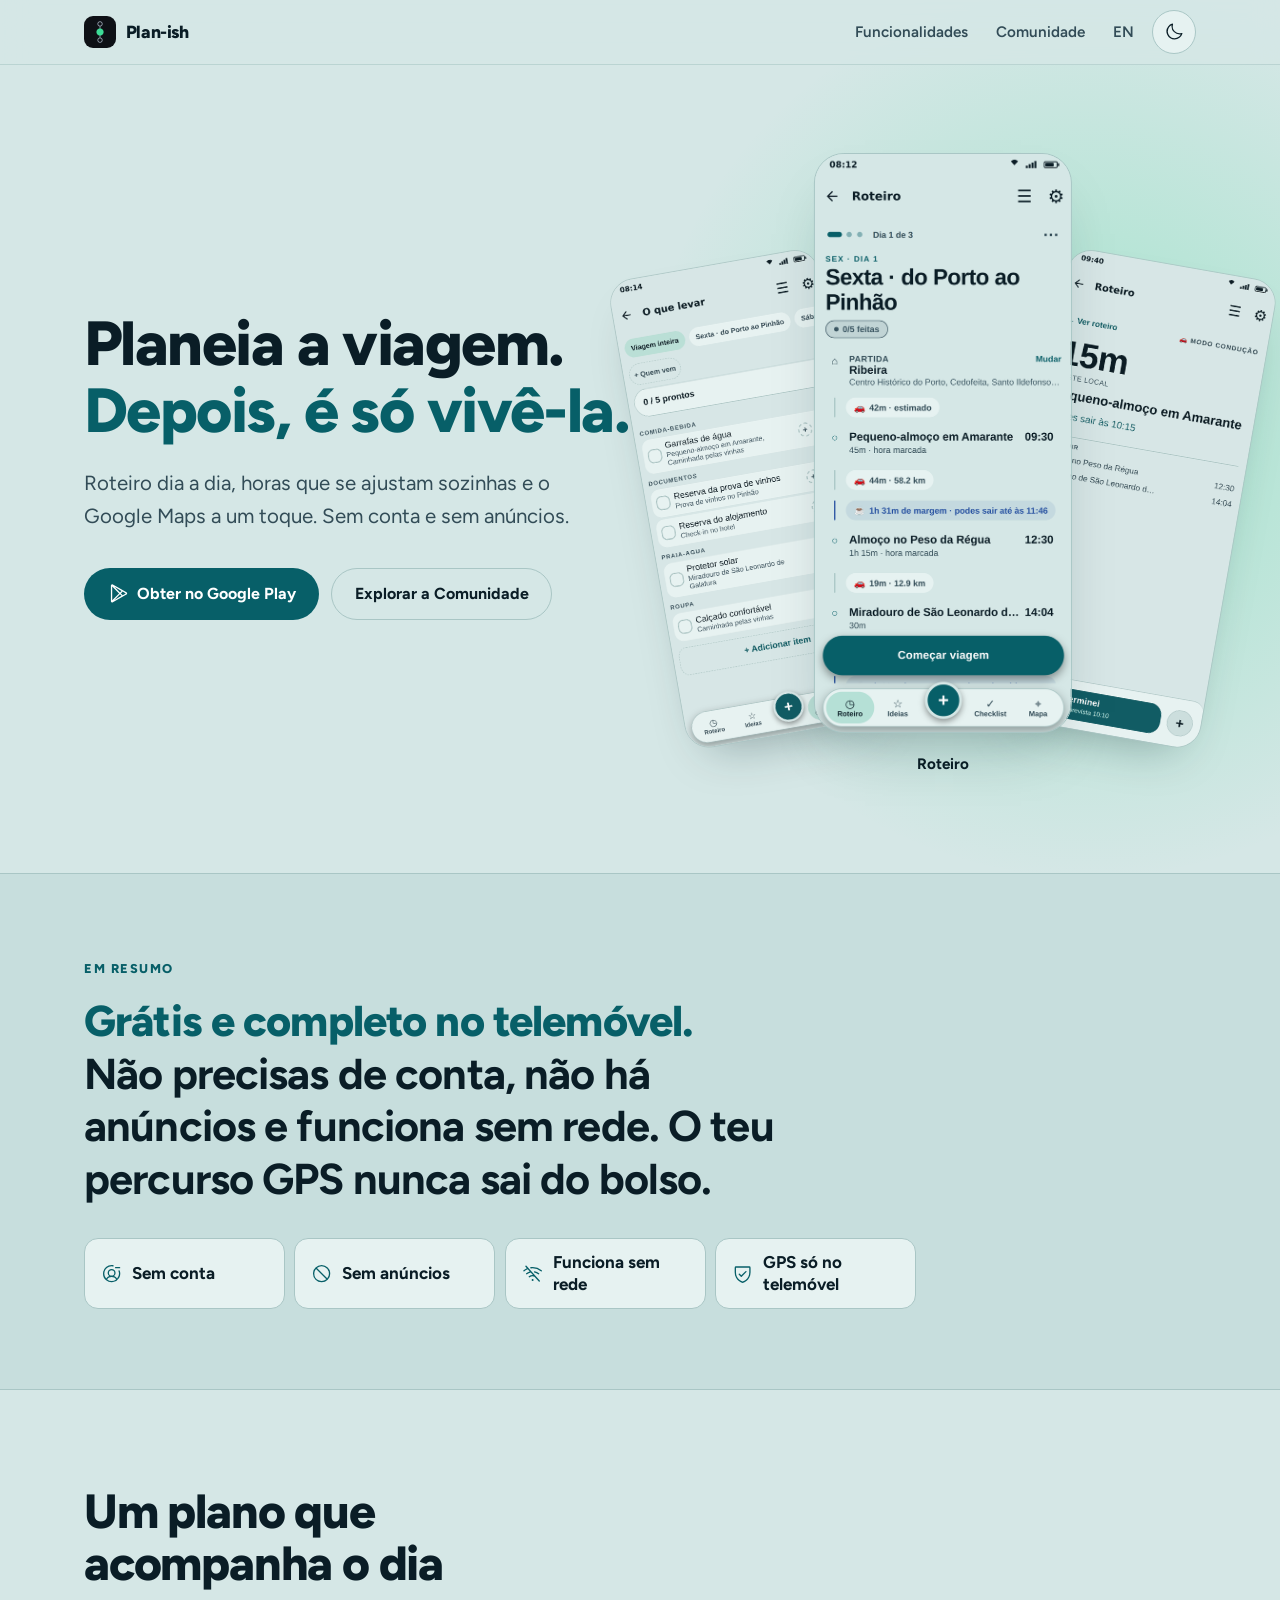
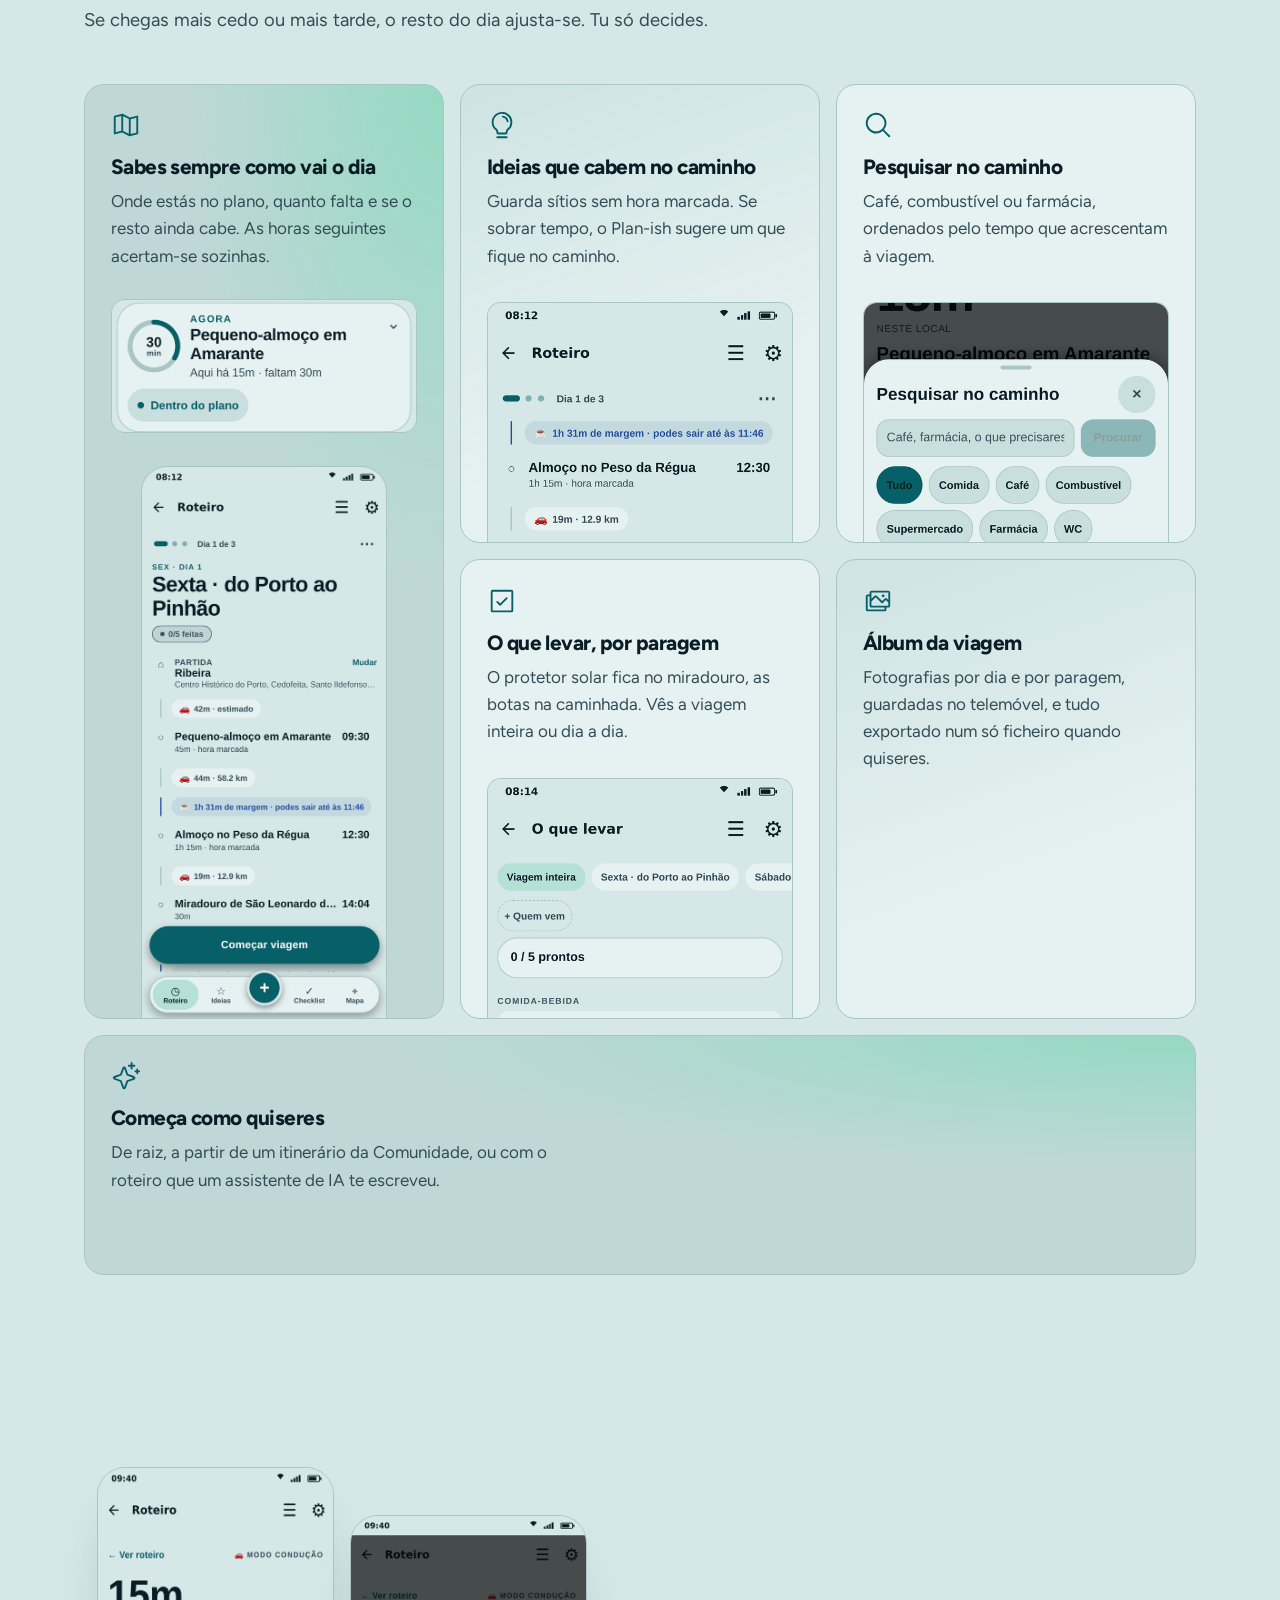
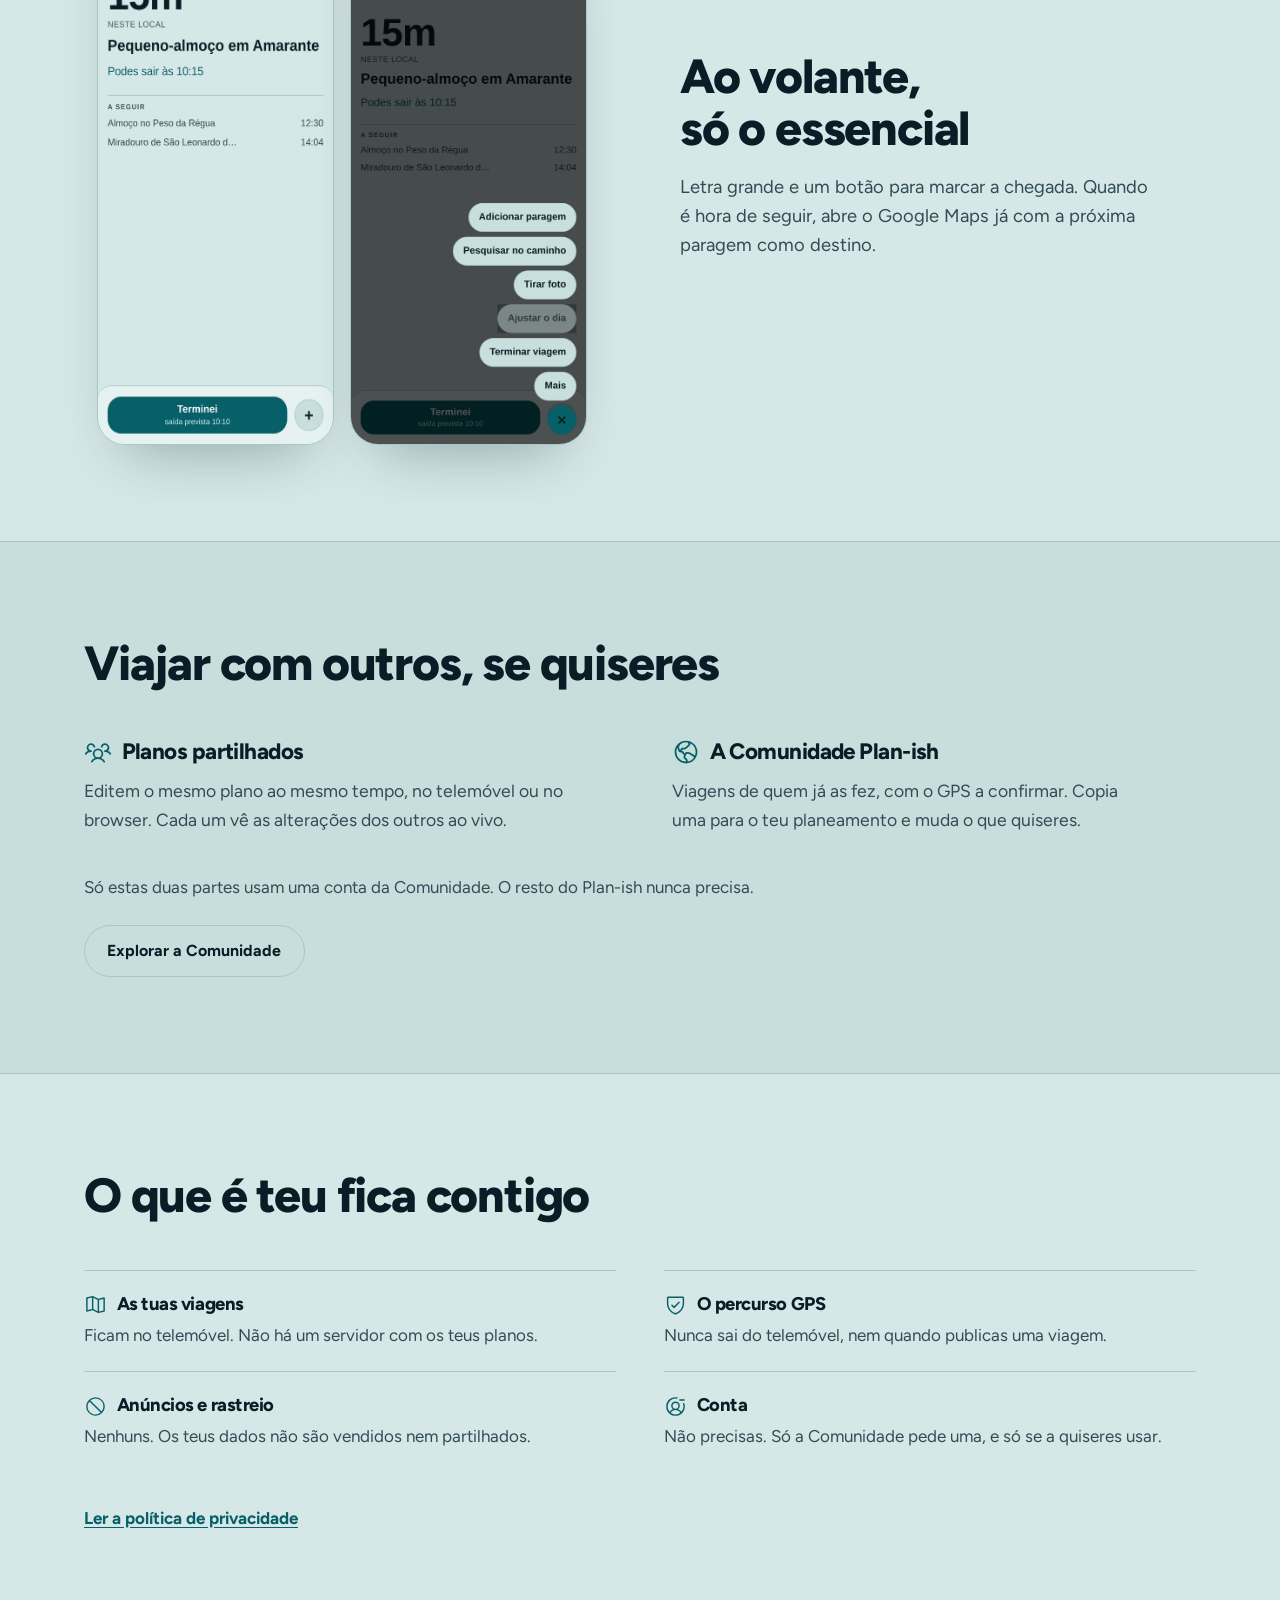
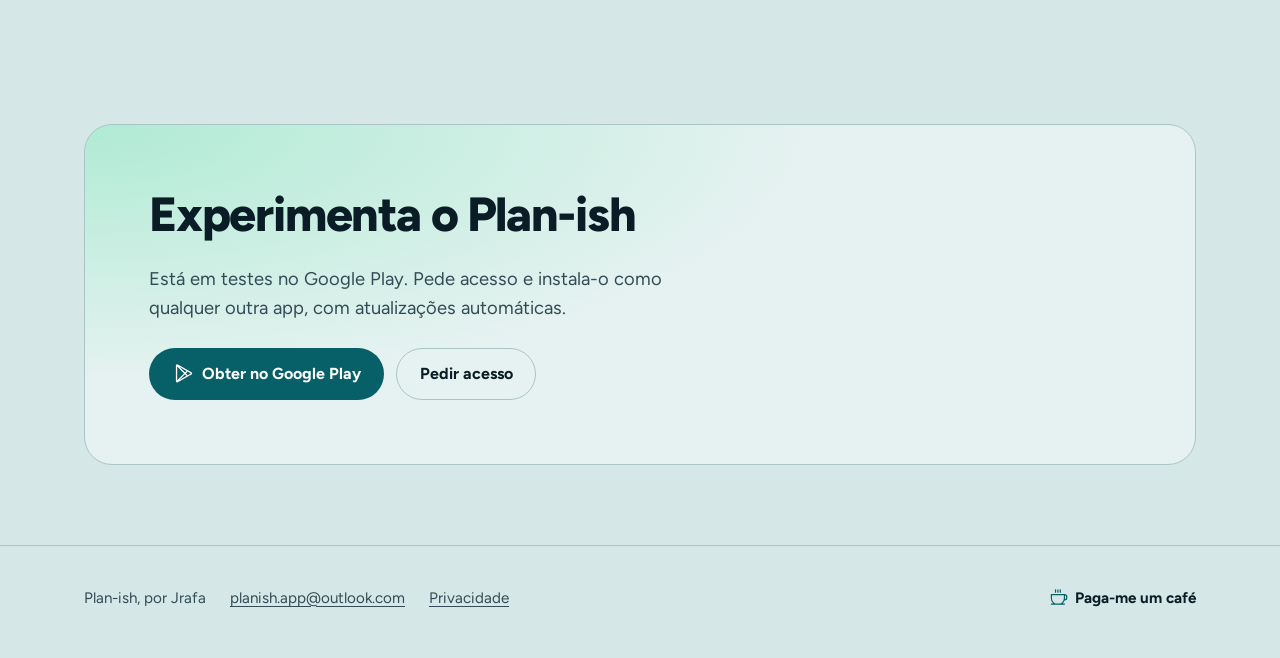
==== commit 42633472: "Home: rotating fan of app screens and an 'In short' block" ====
--- a/index.html
+++ b/index.html
@@ -41,23 +41,33 @@
           <a class="btn ghost" href="https://jrafael-rep.github.io/plan-ish-community/">Explorar a Comunidade</a>
         </div>
       </div>
-      <div class="phones rise" aria-label="O Plan-ish no telemóvel">
-        <img class="on-light phone back" src="assets/shot-conducao-light.png" width="540" height="1213" alt="Modo condução: 15 minutos no local, pode sair às 10:15, a seguir almoço no Peso da Régua.">
-<img class="on-dark phone back" src="assets/shot-conducao.png" width="540" height="1213" alt="Modo condução: 15 minutos no local, pode sair às 10:15, a seguir almoço no Peso da Régua.">
-        <img class="on-light phone front" src="assets/shot-roteiro-light.png" width="540" height="1213" alt="Roteiro de uma sexta-feira do Porto ao Pinhão, com as horas de cada paragem, as deslocações e a margem entre elas.">
-<img class="on-dark phone front" src="assets/shot-roteiro.png" width="540" height="1213" alt="Roteiro de uma sexta-feira do Porto ao Pinhão, com as horas de cada paragem, as deslocações e a margem entre elas.">
+      <div class="rise">
+        <div class="fan" aria-label="Ecrãs do Plan-ish">
+          <button class="slot" type="button" data-pos="0" data-label="Roteiro"><img class="on-light" src="assets/shot-roteiro-light.png" width="540" height="1213" alt="Roteiro de uma sexta-feira do Porto ao Pinhão, com as horas de cada paragem, as deslocações e a margem entre elas.">
+<img class="on-dark" src="assets/shot-roteiro.png" width="540" height="1213" alt="Roteiro de uma sexta-feira do Porto ao Pinhão, com as horas de cada paragem, as deslocações e a margem entre elas."></button>
+          <button class="slot" type="button" data-pos="1" data-label="Modo condução"><img class="on-light" src="assets/shot-conducao-light.png" width="540" height="1213" alt="Modo condução: 15 minutos no local, pode sair às 10:15, a seguir almoço no Peso da Régua.">
+<img class="on-dark" src="assets/shot-conducao.png" width="540" height="1213" alt="Modo condução: 15 minutos no local, pode sair às 10:15, a seguir almoço no Peso da Régua."></button>
+          <button class="slot" type="button" data-pos="hidden" data-label="Ideias no caminho"><img class="on-light" src="assets/shot-sugestao-light.png" width="540" height="1213" alt="Sugestão: tens cerca de 1h20 livres e um miradouro fica no caminho.">
+<img class="on-dark" src="assets/shot-sugestao.png" width="540" height="1213" alt="Sugestão: tens cerca de 1h20 livres e um miradouro fica no caminho."></button>
+          <button class="slot" type="button" data-pos="hidden" data-label="Pesquisar no caminho"><img class="on-light" src="assets/shot-caminho-light.png" width="540" height="1213" alt="Pesquisar no caminho, com o desvio de cada resultado.">
+<img class="on-dark" src="assets/shot-caminho.png" width="540" height="1213" alt="Pesquisar no caminho, com o desvio de cada resultado."></button>
+          <button class="slot" type="button" data-pos="-1" data-label="O que levar"><img class="on-light" src="assets/shot-checklist-light.png" width="540" height="1213" alt="Checklist da viagem, com as paragens que pedem cada coisa.">
+<img class="on-dark" src="assets/shot-checklist.png" width="540" height="1213" alt="Checklist da viagem, com as paragens que pedem cada coisa."></button>
+        </div>
+        <p class="fan-label" aria-hidden="true"><b>Roteiro</b></p>
       </div>
     </div>
   </section>
 
   <section class="promise">
     <div class="wrap">
+      <span class="eyebrow rise">Em resumo</span>
       <p class="statement rise"><b>Grátis e completo no telemóvel.</b> Não precisas de conta, não há anúncios e funciona sem rede. O teu percurso GPS nunca sai do bolso.</p>
       <div class="facts rise">
         <span><svg class="icon" aria-hidden="true" focusable="false" xmlns="http://www.w3.org/2000/svg" viewBox="0 0 256 256" fill="currentColor"><path d="M168,56a8,8,0,0,1,8-8h48a8,8,0,0,1,0,16H176A8,8,0,0,1,168,56Zm58.08,37.33a103.93,103.93,0,1,1-80.76-67.89,8,8,0,0,1-2.64,15.78A88.07,88.07,0,0,0,40,128a87.62,87.62,0,0,0,22.24,58.41A79.66,79.66,0,0,1,98.3,157.66a48,48,0,1,1,59.4,0,79.66,79.66,0,0,1,36.06,28.75A88,88,0,0,0,211,98.67a8,8,0,0,1,15.09-5.34ZM128,152a32,32,0,1,0-32-32A32,32,0,0,0,128,152Zm0,64a87.57,87.57,0,0,0,53.92-18.5,64,64,0,0,0-107.84,0A87.57,87.57,0,0,0,128,216Z"/></svg>Sem conta</span>
         <span><svg class="icon" aria-hidden="true" focusable="false" xmlns="http://www.w3.org/2000/svg" viewBox="0 0 256 256" fill="currentColor"><path d="M128,24A104,104,0,1,0,232,128,104.11,104.11,0,0,0,128,24Zm88,104a87.56,87.56,0,0,1-20.41,56.28L71.72,60.4A88,88,0,0,1,216,128ZM40,128A87.56,87.56,0,0,1,60.41,71.72L184.28,195.6A88,88,0,0,1,40,128Z"/></svg>Sem anúncios</span>
         <span><svg class="icon" aria-hidden="true" focusable="false" xmlns="http://www.w3.org/2000/svg" viewBox="0 0 256 256" fill="currentColor"><path d="M213.92,210.62a8,8,0,1,1-11.84,10.76l-52-57.15a60,60,0,0,0-57.41,7.24,8,8,0,1,1-9.42-12.93A75.43,75.43,0,0,1,128,144c1.28,0,2.55,0,3.82.1L104.9,114.49A108,108,0,0,0,61,135.31,8,8,0,0,1,49.73,134,8,8,0,0,1,51,122.77a124.27,124.27,0,0,1,41.71-21.66L69.37,75.4a155.43,155.43,0,0,0-40.29,24A8,8,0,0,1,18.92,87,171.87,171.87,0,0,1,58,62.86L42.08,45.38A8,8,0,1,1,53.92,34.62ZM128,192a12,12,0,1,0,12,12A12,12,0,0,0,128,192ZM237.08,87A172.3,172.3,0,0,0,106,49.4a8,8,0,1,0,2,15.87A158.33,158.33,0,0,1,128,64a156.25,156.25,0,0,1,98.92,35.37A8,8,0,0,0,237.08,87ZM195,135.31a8,8,0,0,0,11.24-1.3,8,8,0,0,0-1.3-11.24,124.25,124.25,0,0,0-51.73-24.2A8,8,0,1,0,150,114.24,108.12,108.12,0,0,1,195,135.31Z"/></svg>Funciona sem rede</span>
-        <span><svg class="icon" aria-hidden="true" focusable="false" xmlns="http://www.w3.org/2000/svg" viewBox="0 0 256 256" fill="currentColor"><path d="M208,40H48A16,16,0,0,0,32,56v56c0,52.72,25.52,84.67,46.93,102.19,23.06,18.86,46,25.26,47,25.53a8,8,0,0,0,4.2,0c1-.27,23.91-6.67,47-25.53C198.48,196.67,224,164.72,224,112V56A16,16,0,0,0,208,40Zm0,72c0,37.07-13.66,67.16-40.6,89.42A129.3,129.3,0,0,1,128,223.62a128.25,128.25,0,0,1-38.92-21.81C61.82,179.51,48,149.3,48,112l0-56,160,0ZM82.34,141.66a8,8,0,0,1,11.32-11.32L112,148.69l50.34-50.35a8,8,0,0,1,11.32,11.32l-56,56a8,8,0,0,1-11.32,0Z"/></svg>A localização fica no telemóvel</span>
+        <span><svg class="icon" aria-hidden="true" focusable="false" xmlns="http://www.w3.org/2000/svg" viewBox="0 0 256 256" fill="currentColor"><path d="M208,40H48A16,16,0,0,0,32,56v56c0,52.72,25.52,84.67,46.93,102.19,23.06,18.86,46,25.26,47,25.53a8,8,0,0,0,4.2,0c1-.27,23.91-6.67,47-25.53C198.48,196.67,224,164.72,224,112V56A16,16,0,0,0,208,40Zm0,72c0,37.07-13.66,67.16-40.6,89.42A129.3,129.3,0,0,1,128,223.62a128.25,128.25,0,0,1-38.92-21.81C61.82,179.51,48,149.3,48,112l0-56,160,0ZM82.34,141.66a8,8,0,0,1,11.32-11.32L112,148.69l50.34-50.35a8,8,0,0,1,11.32,11.32l-56,56a8,8,0,0,1-11.32,0Z"/></svg>GPS só no telemóvel</span>
       </div>
     </div>
   </section>
@@ -195,6 +205,32 @@
       show();
     });
     show();
+  })();
+
+  // O leque do topo: roda sozinho, pára com o rato por cima ou com o separador
+  // escondido, e não se mexe com "reduzir movimento". Tocar num lado trá-lo à frente.
+  (function () {
+    var fan = document.querySelector('.fan'), label = document.querySelector('.fan-label b');
+    var slots = [].slice.call(fan.querySelectorAll('.slot')), n = slots.length, at = 0, timer = null, held = false;
+    var reduce = window.matchMedia && matchMedia('(prefers-reduced-motion: reduce)').matches;
+    function place() {
+      slots.forEach(function (s, i) {
+        var d = (i - at + n) % n;
+        var pos = d === 0 ? '0' : d === 1 ? '1' : d === n - 1 ? '-1' : 'hidden';
+        s.dataset.pos = pos;
+        s.setAttribute('aria-hidden', pos === 'hidden' ? 'true' : 'false');
+        s.tabIndex = pos === '0' || pos === 'hidden' ? -1 : 0;
+        s.setAttribute('aria-label', pos === '0' ? s.dataset.label : 'Mostrar: ' + s.dataset.label);
+      });
+      label.textContent = slots[at].dataset.label;
+    }
+    function go(i) { at = (i + n) % n; place(); }
+    function tick() { if (!held && !document.hidden) go(at + 1); }
+    slots.forEach(function (s, i) { s.addEventListener('click', function () { if (i !== at) { go(i); restart(); } }); });
+    fan.addEventListener('mouseenter', function () { held = true; });
+    fan.addEventListener('mouseleave', function () { held = false; });
+    function restart() { if (reduce) return; clearInterval(timer); timer = setInterval(tick, 3800); }
+    place(); restart();
   })();
 
   // Carrossel no telemóvel: os pontos dizem em que cartão se está.
--- a/assets/site.css
+++ b/assets/site.css
@@ -103,18 +103,37 @@
 .hero .lede { font-size: clamp(1.1rem, 1rem + .35vw, 1.3rem); color: var(--muted); max-width: 32rem; margin-top: 1.4rem; }
 .hero .ctas { display: flex; flex-wrap: wrap; gap: .75rem; margin-top: 2.2rem; }
 
-.phones { position: relative; height: clamp(420px, 60vw, 600px); }
-.phone { position: absolute; width: auto; height: 100%; aspect-ratio: 540 / 1213; border-radius: 34px; border: 1px solid var(--line); box-shadow: var(--shadow); background: #0E1116; object-fit: cover; }
-.phones .front { right: 50%; transform: translateX(46%); z-index: 2; }
-.phones .back { right: 50%; transform: translateX(-12%) translateY(7%) rotate(-4deg) scale(.86); opacity: .95; }
-@media (max-width: 60rem) { .phones { height: 480px; } .phones .back { display: none; } .phones .front { transform: translateX(50%); } }
+/* Leque de ecrãs: o do meio à frente, dois abertos para os lados, o resto
+   escondido atrás. Roda sozinho (sem "reduzir movimento"); tocar num lado
+   trá-lo para a frente. As posições vêm de data-pos, postas no HTML e depois
+   pelo script. */
+.fan { position: relative; height: clamp(360px, 50vw, 580px); margin-inline: auto; width: 100%; max-width: 34rem; }
+.fan .slot {
+  position: absolute; left: 50%; bottom: 0; height: 100%; aspect-ratio: 540 / 1213;
+  transform-origin: 50% 100%; cursor: pointer; border: 0; padding: 0; background: none;
+  transition: transform .9s cubic-bezier(.16, 1, .3, 1), opacity .6s ease, filter .6s ease;
+}
+.fan .slot img { width: 100%; height: 100%; border-radius: 30px; border: 1px solid var(--line); box-shadow: var(--shadow); object-fit: cover; background: var(--surface); }
+.fan .slot[data-pos="0"] { transform: translateX(-50%); z-index: 3; cursor: default; }
+.fan .slot[data-pos="-1"] { transform: translateX(-50%) translateX(-58%) rotate(-10deg) scale(.82); z-index: 2; filter: saturate(.85); }
+.fan .slot[data-pos="1"] { transform: translateX(-50%) translateX(58%) rotate(10deg) scale(.82); z-index: 2; filter: saturate(.85); }
+.fan .slot[data-pos="hidden"] { transform: translateX(-50%) scale(.7); opacity: 0; z-index: 1; pointer-events: none; }
+@media (max-width: 34rem) {
+  .fan { height: 340px; }
+  .fan .slot[data-pos="-1"] { transform: translateX(-50%) translateX(-44%) rotate(-8deg) scale(.8); }
+  .fan .slot[data-pos="1"] { transform: translateX(-50%) translateX(44%) rotate(8deg) scale(.8); }
+}
+.fan-label { margin-top: 1.2rem; text-align: center; color: var(--muted); font-weight: 700; font-size: .95rem; min-height: 1.5em; }
+.fan-label b { color: var(--fg); }
 
 /* ----------------------------------------------------- manifesto */
 .promise { padding: 5rem 0; background: var(--bg-2); border-block: 1px solid var(--line); }
 .promise .statement { font-size: clamp(1.7rem, 1.2rem + 2vw, 2.7rem); font-weight: 700; line-height: 1.22; letter-spacing: -.02em; max-width: 52rem; text-wrap: balance; }
 .promise .statement b { color: var(--accent); font-weight: 800; }
-.facts { display: flex; flex-wrap: wrap; gap: .6rem 1.8rem; margin-top: 2.2rem; color: var(--muted); font-weight: 600; }
-.facts span { display: inline-flex; align-items: center; gap: .5rem; }
+.eyebrow { display: inline-block; font-size: .8rem; font-weight: 800; letter-spacing: .12em; text-transform: uppercase; color: var(--accent); margin-bottom: 1rem; }
+.facts { display: grid; grid-template-columns: repeat(2, minmax(0, 1fr)); gap: .6rem; margin-top: 2rem; color: var(--fg); font-weight: 700; max-width: 52rem; }
+@media (min-width: 48rem) { .facts { grid-template-columns: repeat(4, minmax(0, 1fr)); } }
+.facts span { display: flex; align-items: center; gap: .6rem; padding: .85rem 1rem; border-radius: var(--r-sm); background: var(--surface); border: 1px solid var(--line); line-height: 1.25; }
 .facts .icon { color: var(--accent); }
 
 /* ---------------------------------------------------------- bento */
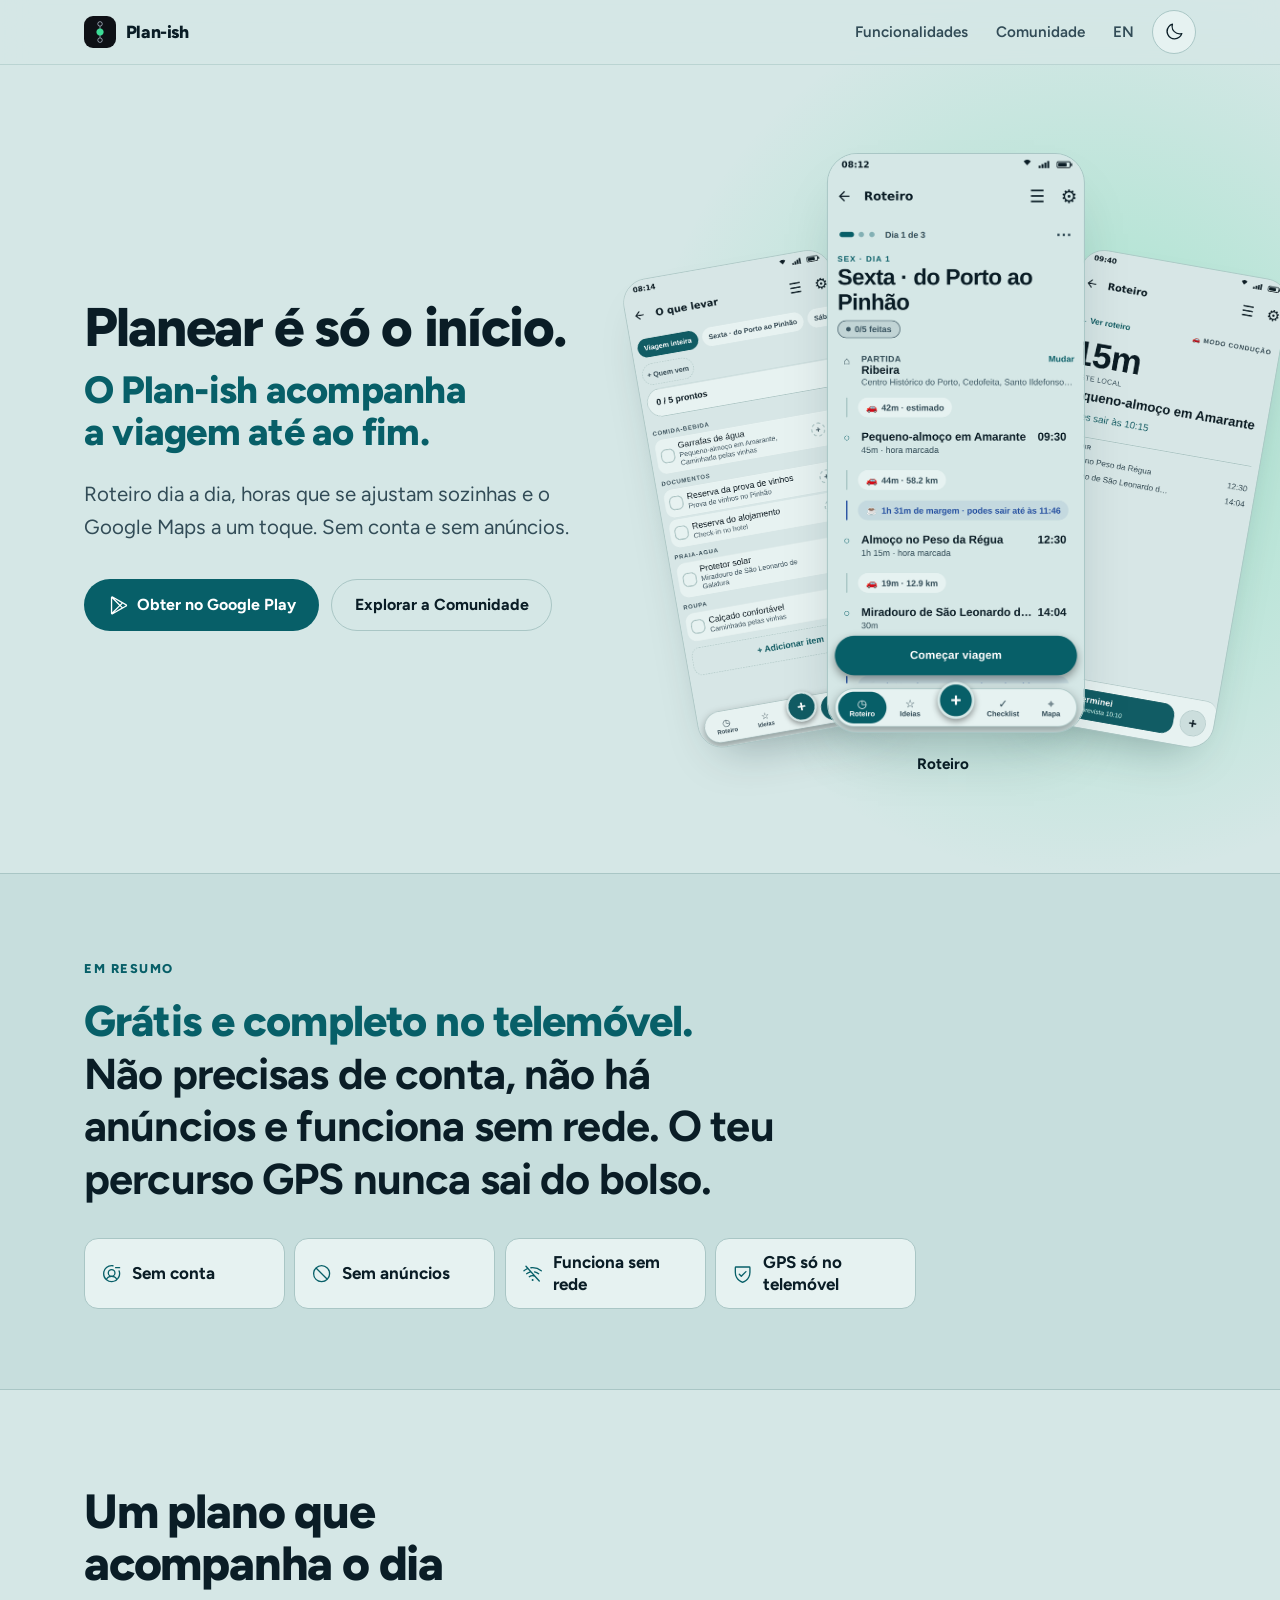
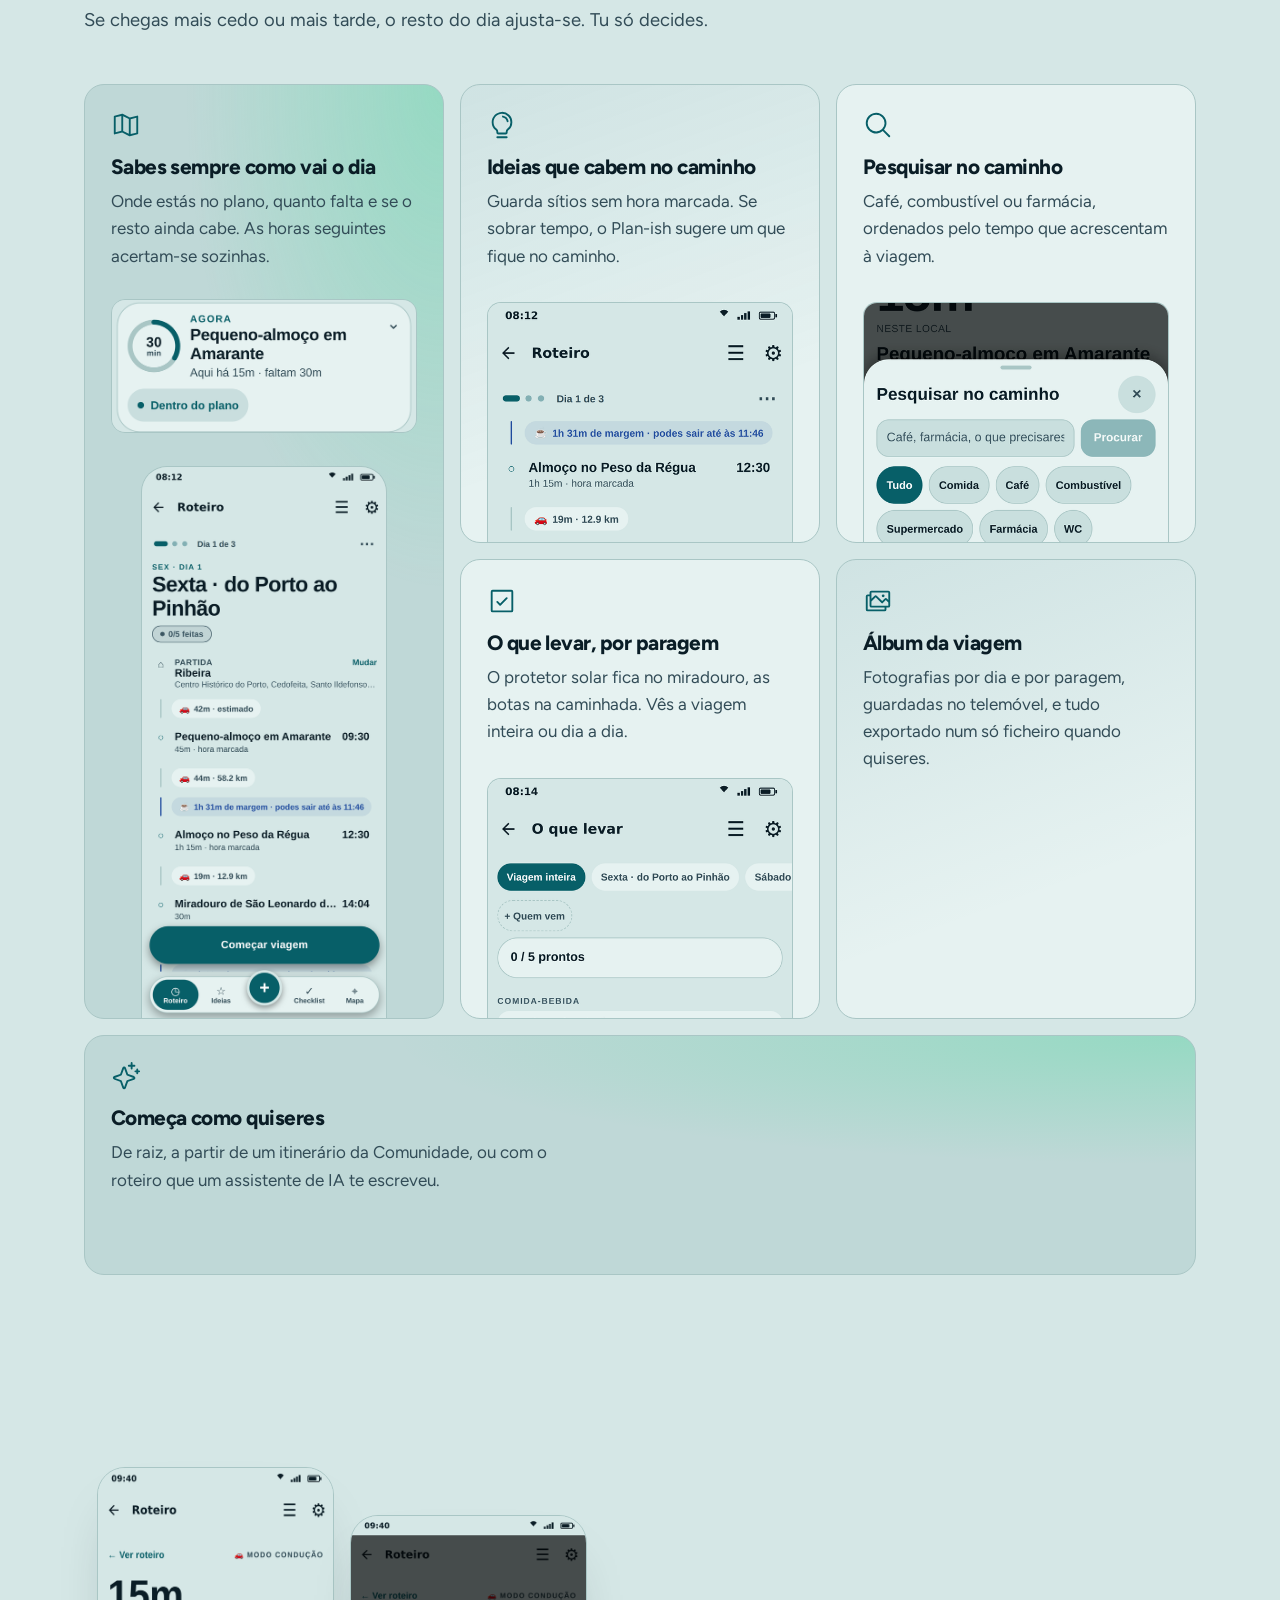
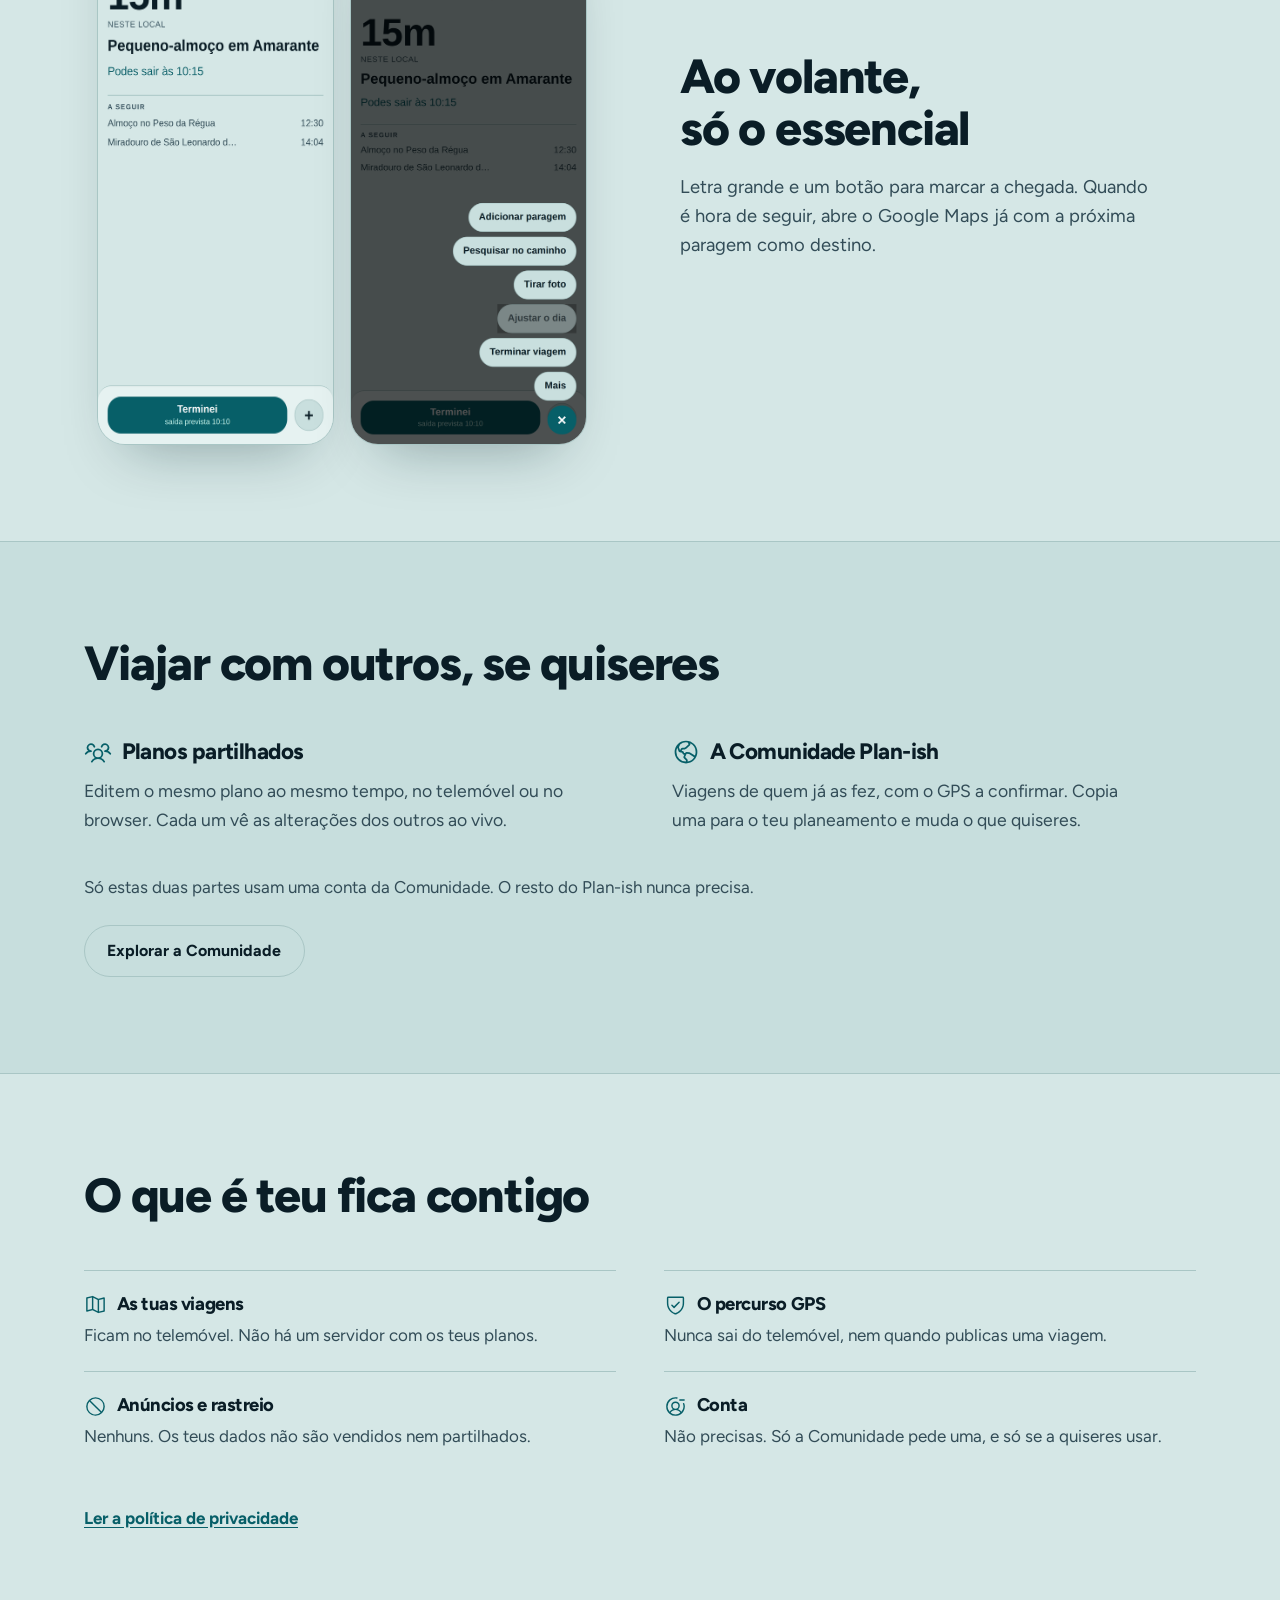
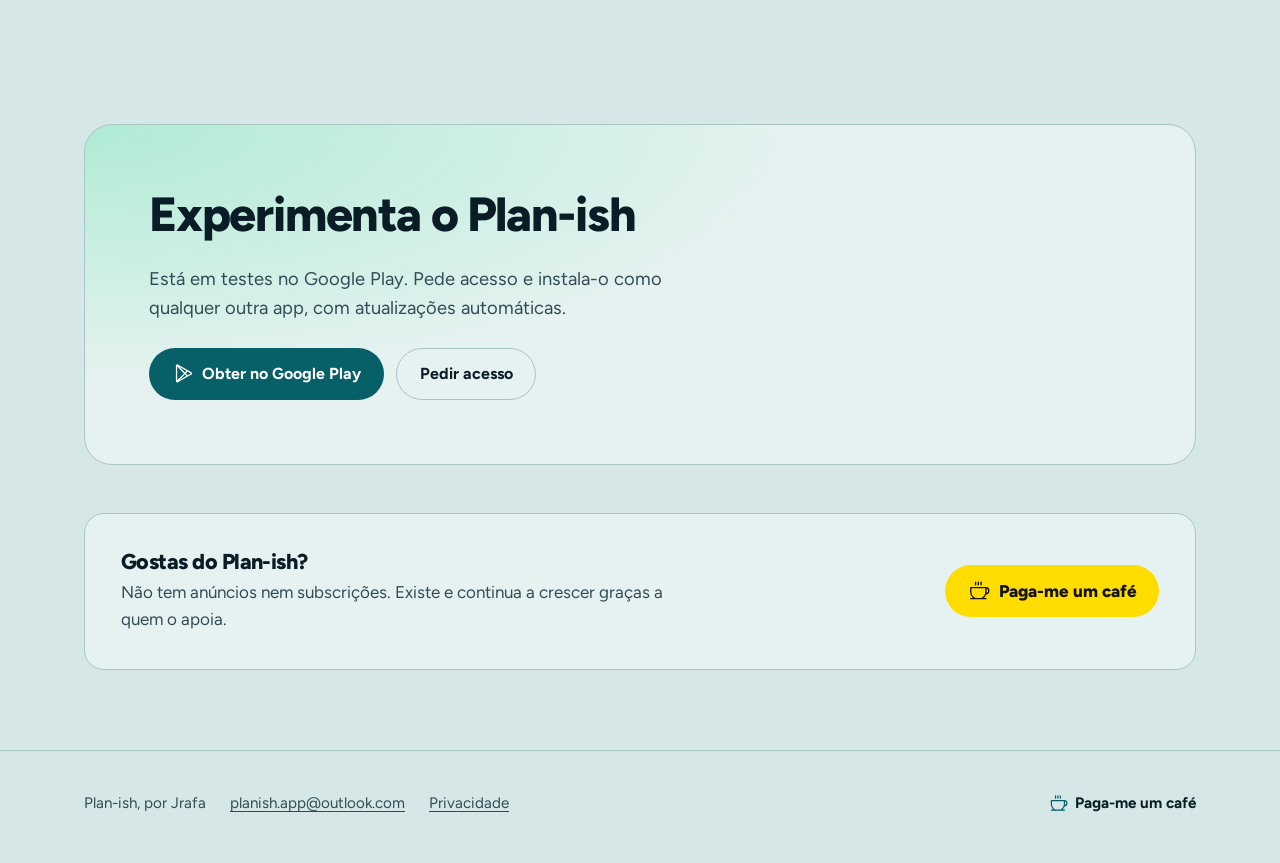
==== commit 1cd71788: "Home: old slogan back, Buy Me a Coffee block, captures with readable selected states" ====
--- a/index.html
+++ b/index.html
@@ -3,12 +3,12 @@
 <head>
 <meta charset="utf-8">
 <meta name="viewport" content="width=device-width, initial-scale=1">
-<title>Plan-ish: planeia a viagem, depois vive-a</title>
+<title>Plan-ish: planear é só o início</title>
 <meta name="description" content="Planeador e acompanhante de viagens para Android. Roteiro dia a dia, horas que se ajustam sozinhas e o Google Maps a um toque. Sem conta e sem anúncios.">
 <meta name="theme-color" content="#D5E7E6">
 <script>try { if (localStorage.getItem('planish-theme') === 'dark') document.documentElement.dataset.theme = 'dark'; } catch (e) {}</script>
 <meta property="og:type" content="website">
-<meta property="og:title" content="Plan-ish: planeia a viagem, depois vive-a">
+<meta property="og:title" content="Plan-ish: planear é só o início">
 <meta property="og:description" content="Roteiro dia a dia, horas que se ajustam sozinhas e o Google Maps a um toque. Sem conta e sem anúncios.">
 <meta property="og:locale" content="pt_PT">
 <link rel="icon" href="assets/icon.png">
@@ -34,7 +34,7 @@
   <section class="hero">
     <div class="wrap">
       <div>
-        <h1 class="rise">Planeia a viagem.<br><span>Depois, é só <span class="nowrap">vivê-la.</span></span></h1>
+        <h1 class="rise">Planear é só o início.<br><span>O Plan-ish acompanha a viagem <span class="nowrap">até ao fim.</span></span></h1>
         <p class="lede rise">Roteiro dia a dia, horas que se ajustam sozinhas e o Google Maps a um toque. Sem conta e sem anúncios.</p>
         <div class="ctas rise">
           <a class="btn primary" href="https://play.google.com/store/apps/details?id=com.jrafa.planish" rel="noopener"><svg class="icon" aria-hidden="true" focusable="false" xmlns="http://www.w3.org/2000/svg" viewBox="0 0 256 256" fill="currentColor"><path d="M239.82,114.19,72,18.16a16,16,0,0,0-16.12,0A15.68,15.68,0,0,0,48,31.87V224.13a15.68,15.68,0,0,0,7.92,13.67,16,16,0,0,0,16.12,0l167.78-96a15.75,15.75,0,0,0,0-27.62ZM64,212.67V43.33L148.69,128Zm96-73.36,18.92,18.92-88.5,50.66ZM90.4,47.1l88.53,50.67L160,116.69ZM193.31,150l-22-22,22-22,38.43,22Z"/></svg>Obter no Google Play</a>
@@ -176,6 +176,18 @@
           <a class="btn primary" href="https://play.google.com/store/apps/details?id=com.jrafa.planish" rel="noopener"><svg class="icon" aria-hidden="true" focusable="false" xmlns="http://www.w3.org/2000/svg" viewBox="0 0 256 256" fill="currentColor"><path d="M239.82,114.19,72,18.16a16,16,0,0,0-16.12,0A15.68,15.68,0,0,0,48,31.87V224.13a15.68,15.68,0,0,0,7.92,13.67,16,16,0,0,0,16.12,0l167.78-96a15.75,15.75,0,0,0,0-27.62ZM64,212.67V43.33L148.69,128Zm96-73.36,18.92,18.92-88.5,50.66ZM90.4,47.1l88.53,50.67L160,116.69ZM193.31,150l-22-22,22-22,38.43,22Z"/></svg>Obter no Google Play</a>
           <a class="btn ghost" href="mailto:planish.app@outlook.com?subject=Acesso%20aos%20testes%20do%20Plan-ish">Pedir acesso</a>
         </div>
+      </div>
+    </div>
+  </section>
+
+  <section class="support">
+    <div class="wrap">
+      <div class="support-box rise">
+        <div>
+          <h2>Gostas do Plan-ish?</h2>
+          <p>Não tem anúncios nem subscrições. Existe e continua a crescer graças a quem o apoia.</p>
+        </div>
+        <a class="bmc" href="https://buymeacoffee.com/planish" rel="noopener"><svg class="icon" aria-hidden="true" focusable="false" xmlns="http://www.w3.org/2000/svg" viewBox="0 0 256 256" fill="currentColor"><path d="M80,56V24a8,8,0,0,1,16,0V56a8,8,0,0,1-16,0Zm40,8a8,8,0,0,0,8-8V24a8,8,0,0,0-16,0V56A8,8,0,0,0,120,64Zm32,0a8,8,0,0,0,8-8V24a8,8,0,0,0-16,0V56A8,8,0,0,0,152,64Zm96,56v8a40,40,0,0,1-37.51,39.91,96.59,96.59,0,0,1-27,40.09H208a8,8,0,0,1,0,16H32a8,8,0,0,1,0-16H56.54A96.3,96.3,0,0,1,24,136V88a8,8,0,0,1,8-8H208A40,40,0,0,1,248,120ZM200,96H40v40a80.27,80.27,0,0,0,45.12,72h69.76A80.27,80.27,0,0,0,200,136Zm32,24a24,24,0,0,0-16-22.62V136a95.78,95.78,0,0,1-1.2,15A24,24,0,0,0,232,128Z"/></svg>Paga-me um café</a>
       </div>
     </div>
   </section>
--- a/assets/site.css
+++ b/assets/site.css
@@ -97,9 +97,10 @@
 .hero::before { content: ""; position: absolute; inset: -10% -20% auto auto; width: 70vw; max-width: 900px; aspect-ratio: 1; background: radial-gradient(closest-side, var(--glow), transparent); pointer-events: none; z-index: -1; }
 .hero .wrap { display: grid; gap: 3rem; align-items: center; }
 @media (min-width: 60rem) { .hero .wrap { grid-template-columns: 1.05fr .95fr; } .hero { padding: 5.5rem 0 6rem; } }
-.hero h1 { font-size: clamp(2.5rem, 1.6rem + 3.2vw, 3.9rem); font-weight: 800; }
+.hero h1 { font-size: clamp(2.4rem, 1.5rem + 2.8vw, 3.4rem); font-weight: 800; }
 .nowrap { white-space: nowrap; }
 .hero h1 span { color: var(--accent); }
+.hero h1 > span { display: inline-block; font-size: .7em; line-height: 1.12; margin-top: .3em; letter-spacing: -.02em; }
 .hero .lede { font-size: clamp(1.1rem, 1rem + .35vw, 1.3rem); color: var(--muted); max-width: 32rem; margin-top: 1.4rem; }
 .hero .ctas { display: flex; flex-wrap: wrap; gap: .75rem; margin-top: 2.2rem; }
 
@@ -118,6 +119,7 @@
 .fan .slot[data-pos="-1"] { transform: translateX(-50%) translateX(-58%) rotate(-10deg) scale(.82); z-index: 2; filter: saturate(.85); }
 .fan .slot[data-pos="1"] { transform: translateX(-50%) translateX(58%) rotate(10deg) scale(.82); z-index: 2; filter: saturate(.85); }
 .fan .slot[data-pos="hidden"] { transform: translateX(-50%) scale(.7); opacity: 0; z-index: 1; pointer-events: none; }
+@media (min-width: 60rem) { .hero .fan { margin-right: 0; max-width: 30rem; } }
 @media (max-width: 34rem) {
   .fan { height: 340px; }
   .fan .slot[data-pos="-1"] { transform: translateX(-50%) translateX(-44%) rotate(-8deg) scale(.8); }
@@ -204,7 +206,17 @@
 .private .more { margin-top: 2rem; font-weight: 700; }
 
 /* ------------------------------------------------------------ final */
-.final { padding: 6rem 0 5rem; }
+.final { padding: 6rem 0 3rem; }
+/* Apoiar: o botão nas cores da Buy Me a Coffee, para se ler como deles. */
+.support { padding: 0 0 5rem; }
+.support-box { display: grid; gap: 1.25rem; align-items: center; padding: clamp(1.5rem, 4vw, 2.25rem); border-radius: var(--r); background: var(--surface); border: 1px solid var(--line); }
+@media (min-width: 44rem) { .support-box { grid-template-columns: 1fr auto; } }
+.support-box h2 { font-size: 1.35rem; font-weight: 800; }
+.support-box p { color: var(--muted); margin-top: .35rem; max-width: 34rem; }
+.bmc { display: inline-flex; align-items: center; gap: .55rem; justify-self: start; min-height: 52px; padding: 0 1.4rem; border-radius: 999px; background: #FFDD00; color: #16130A; font-weight: 800; text-decoration: none; white-space: nowrap; transition: transform .25s cubic-bezier(.16, 1, .3, 1), filter .2s; }
+.bmc:hover { filter: brightness(.96); }
+.bmc:active { transform: translateY(1px) scale(.98); }
+.bmc .icon { width: 1.3em; height: 1.3em; }
 .final .box { border-radius: calc(var(--r) + 8px); padding: clamp(2rem, 5vw, 4rem); background: radial-gradient(120% 140% at 0% 0%, var(--glow), transparent 55%), var(--surface); border: 1px solid var(--line); display: grid; gap: 1.5rem; }
 .final h2 { font-size: clamp(2rem, 1.4rem + 2vw, 3rem); font-weight: 800; }
 .final p { color: var(--muted); font-size: 1.15rem; max-width: 34rem; }
